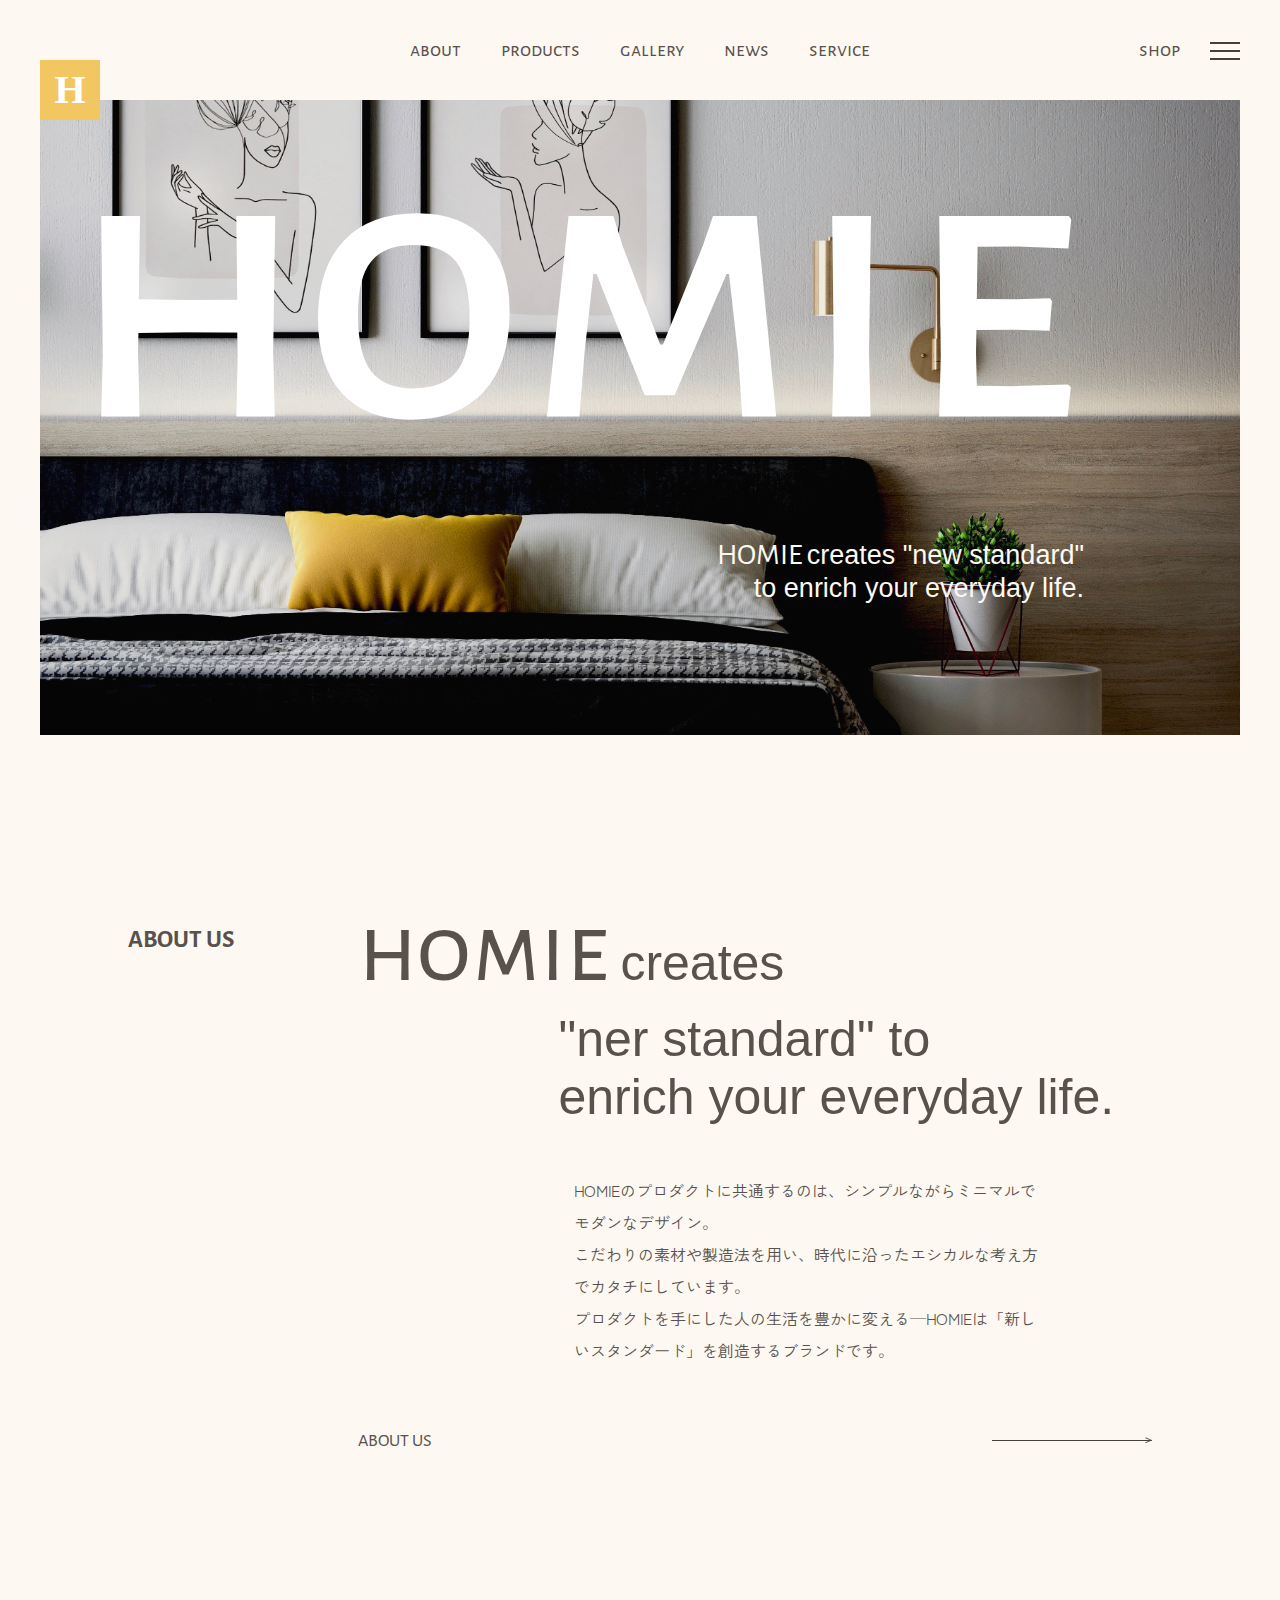
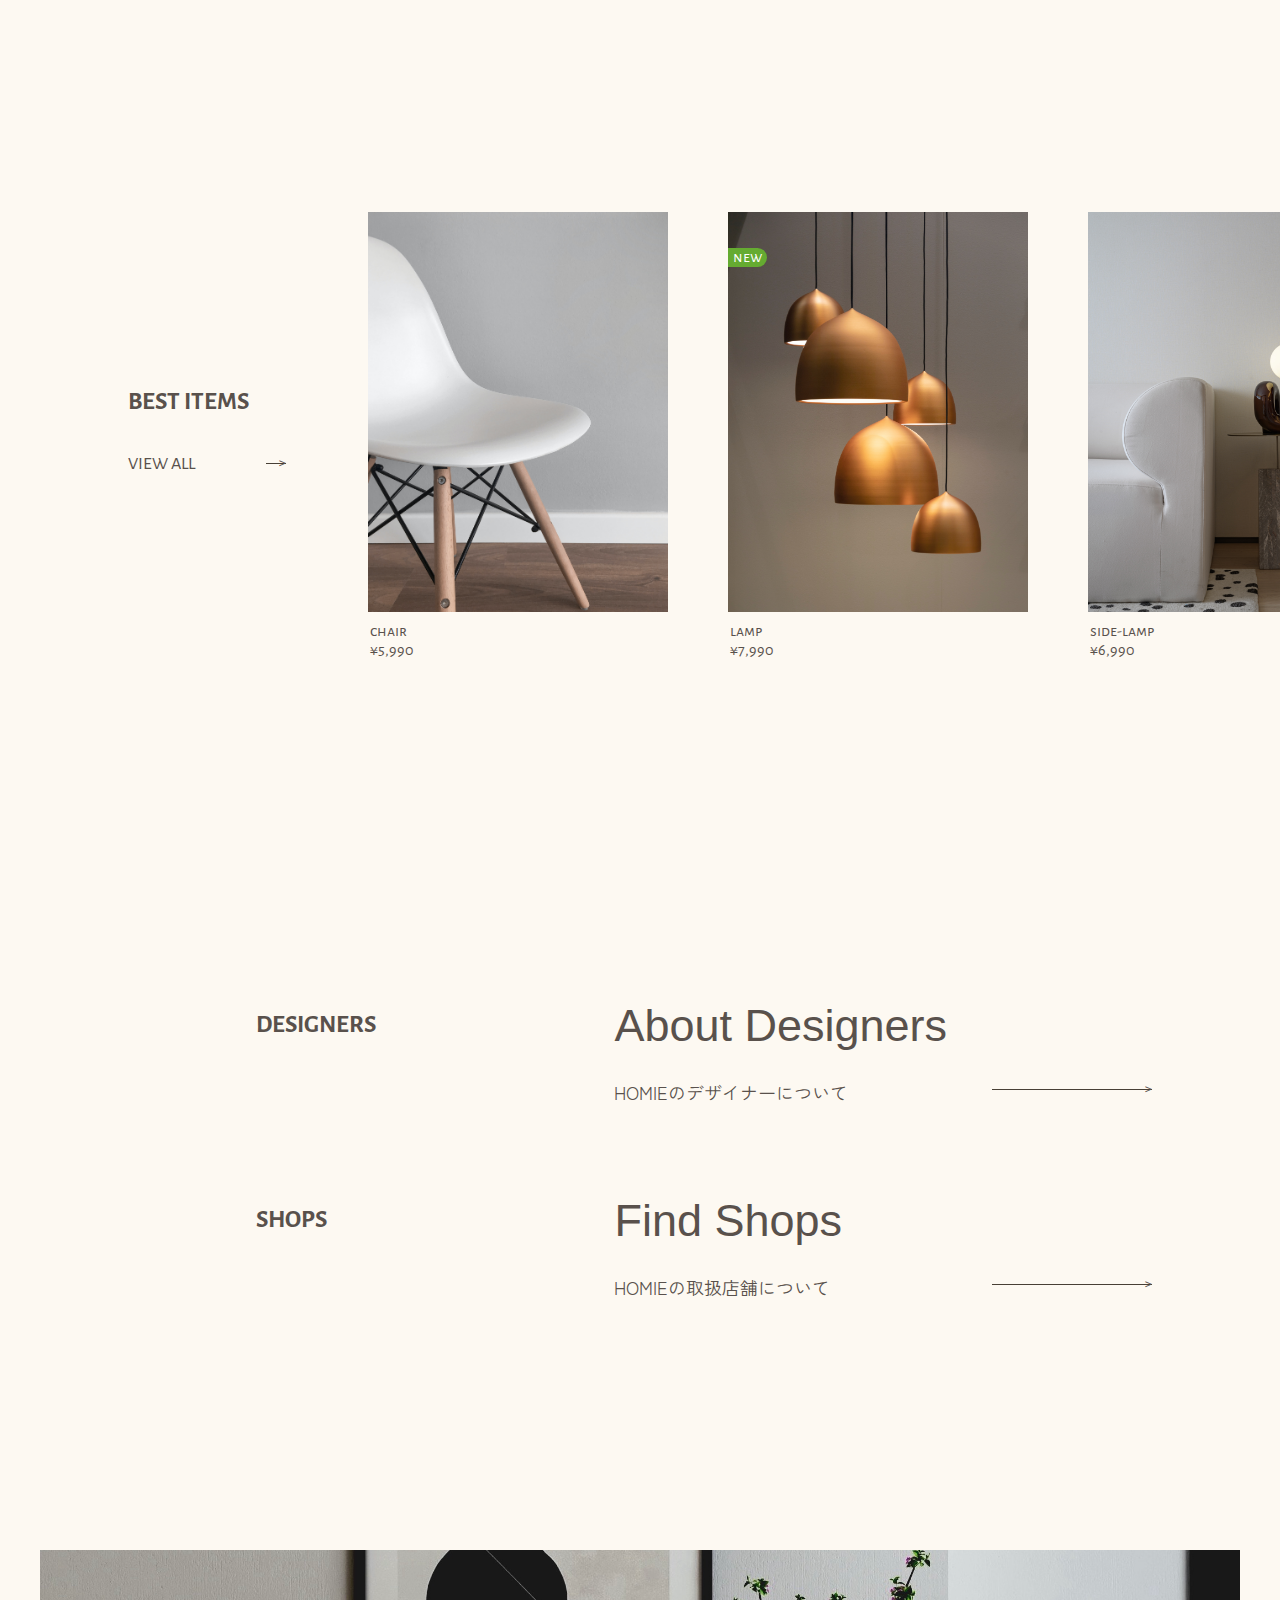
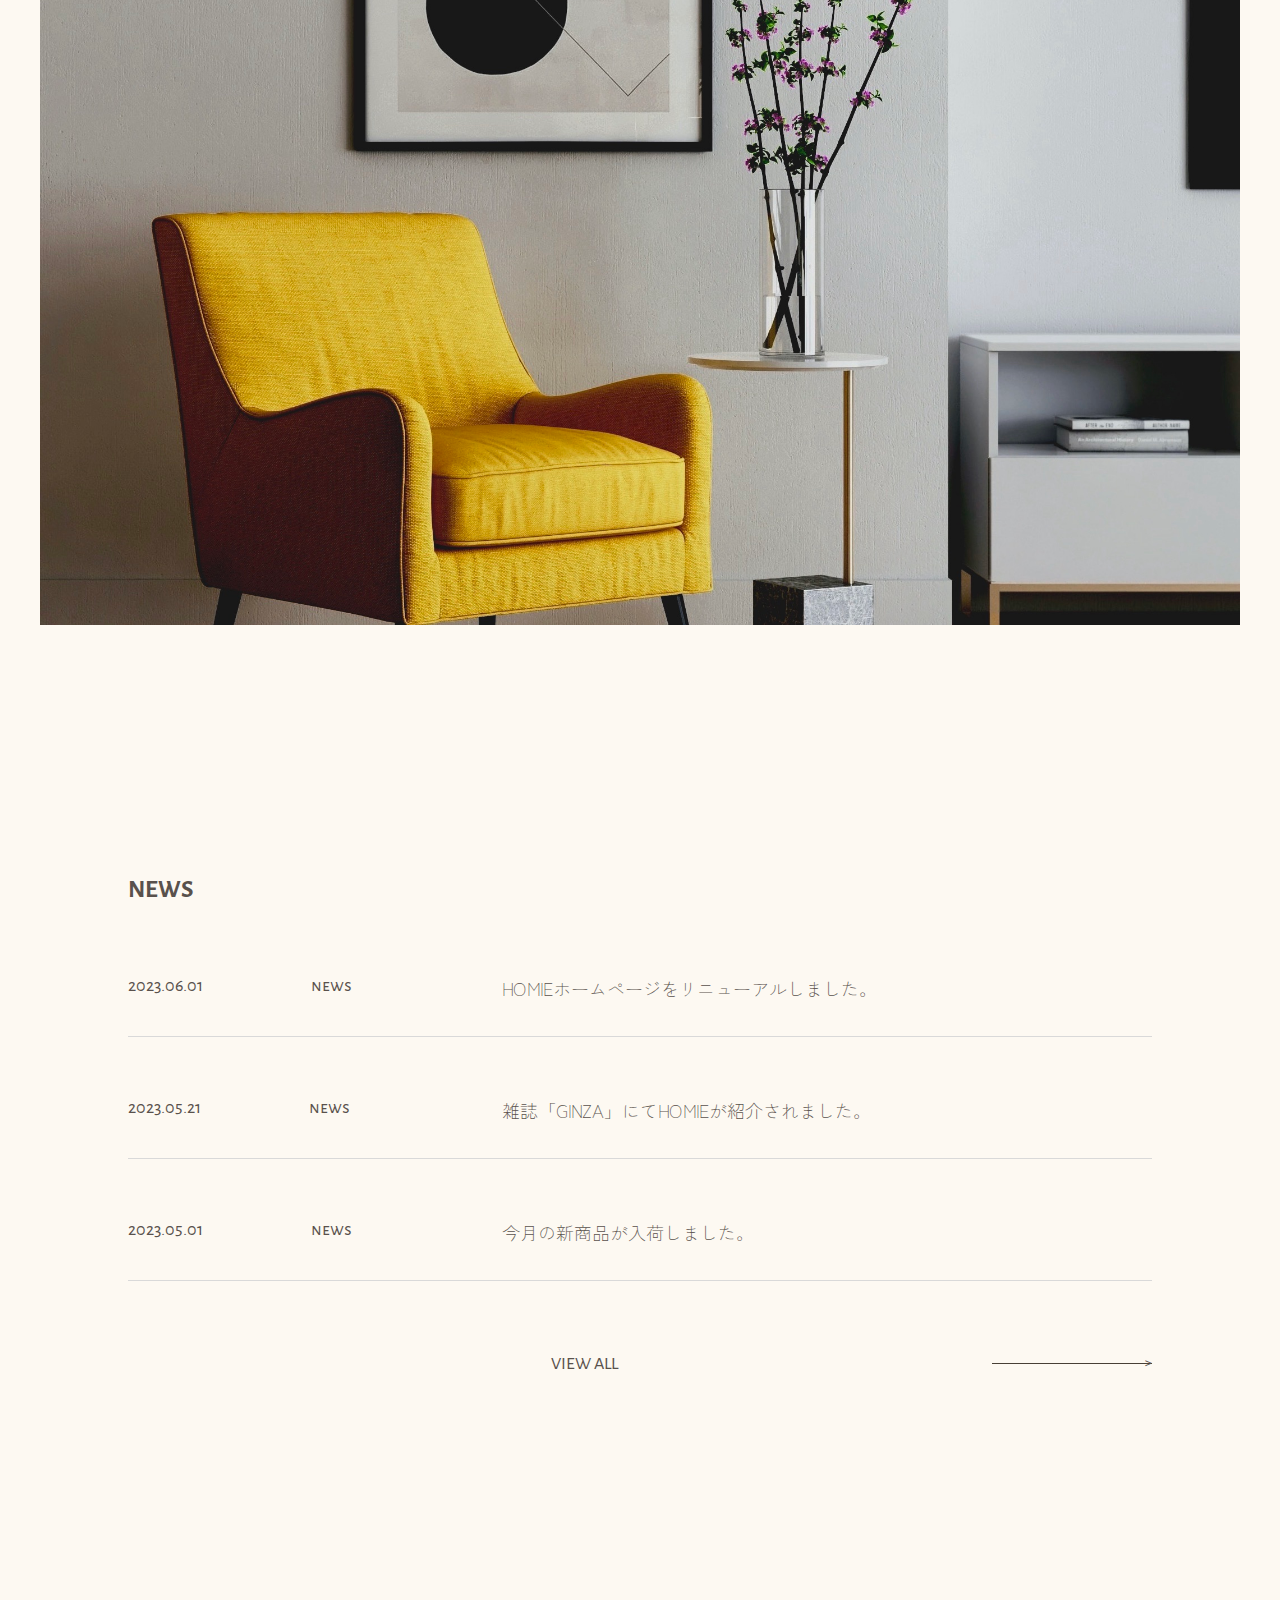
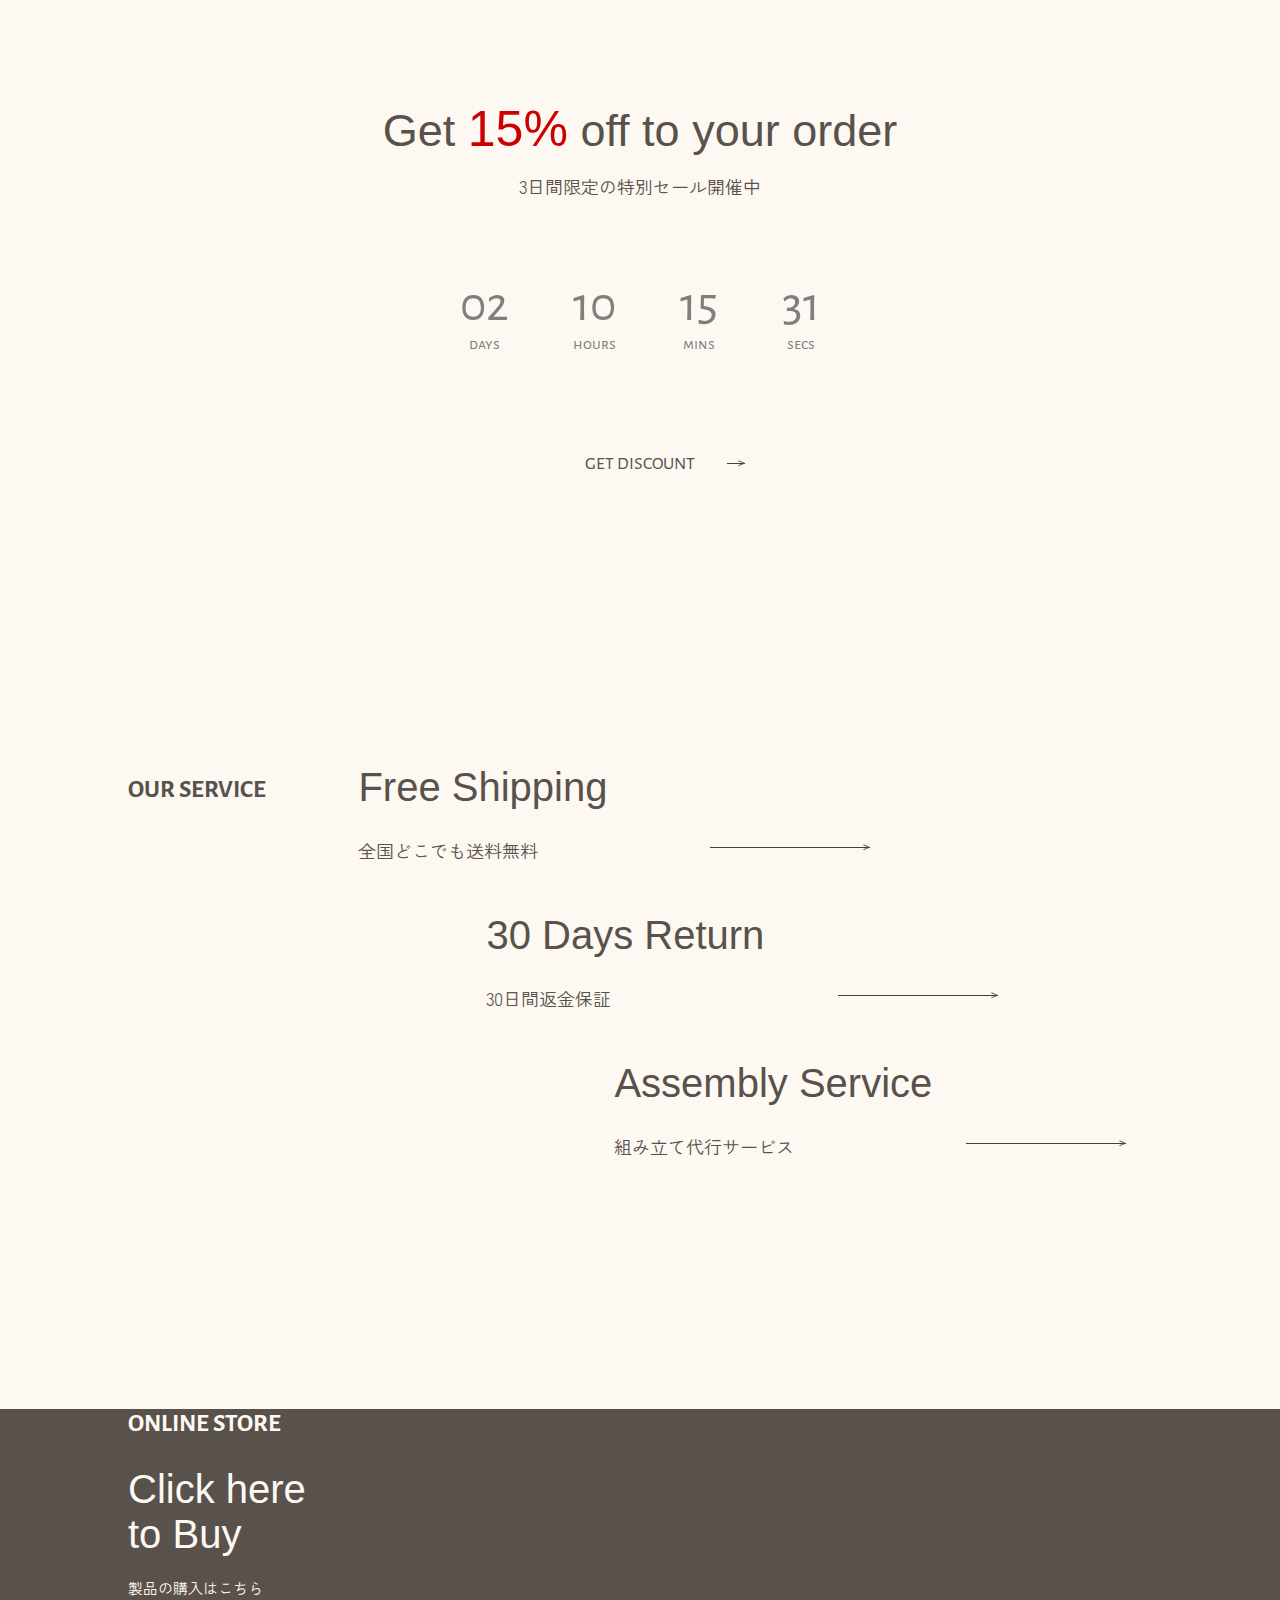
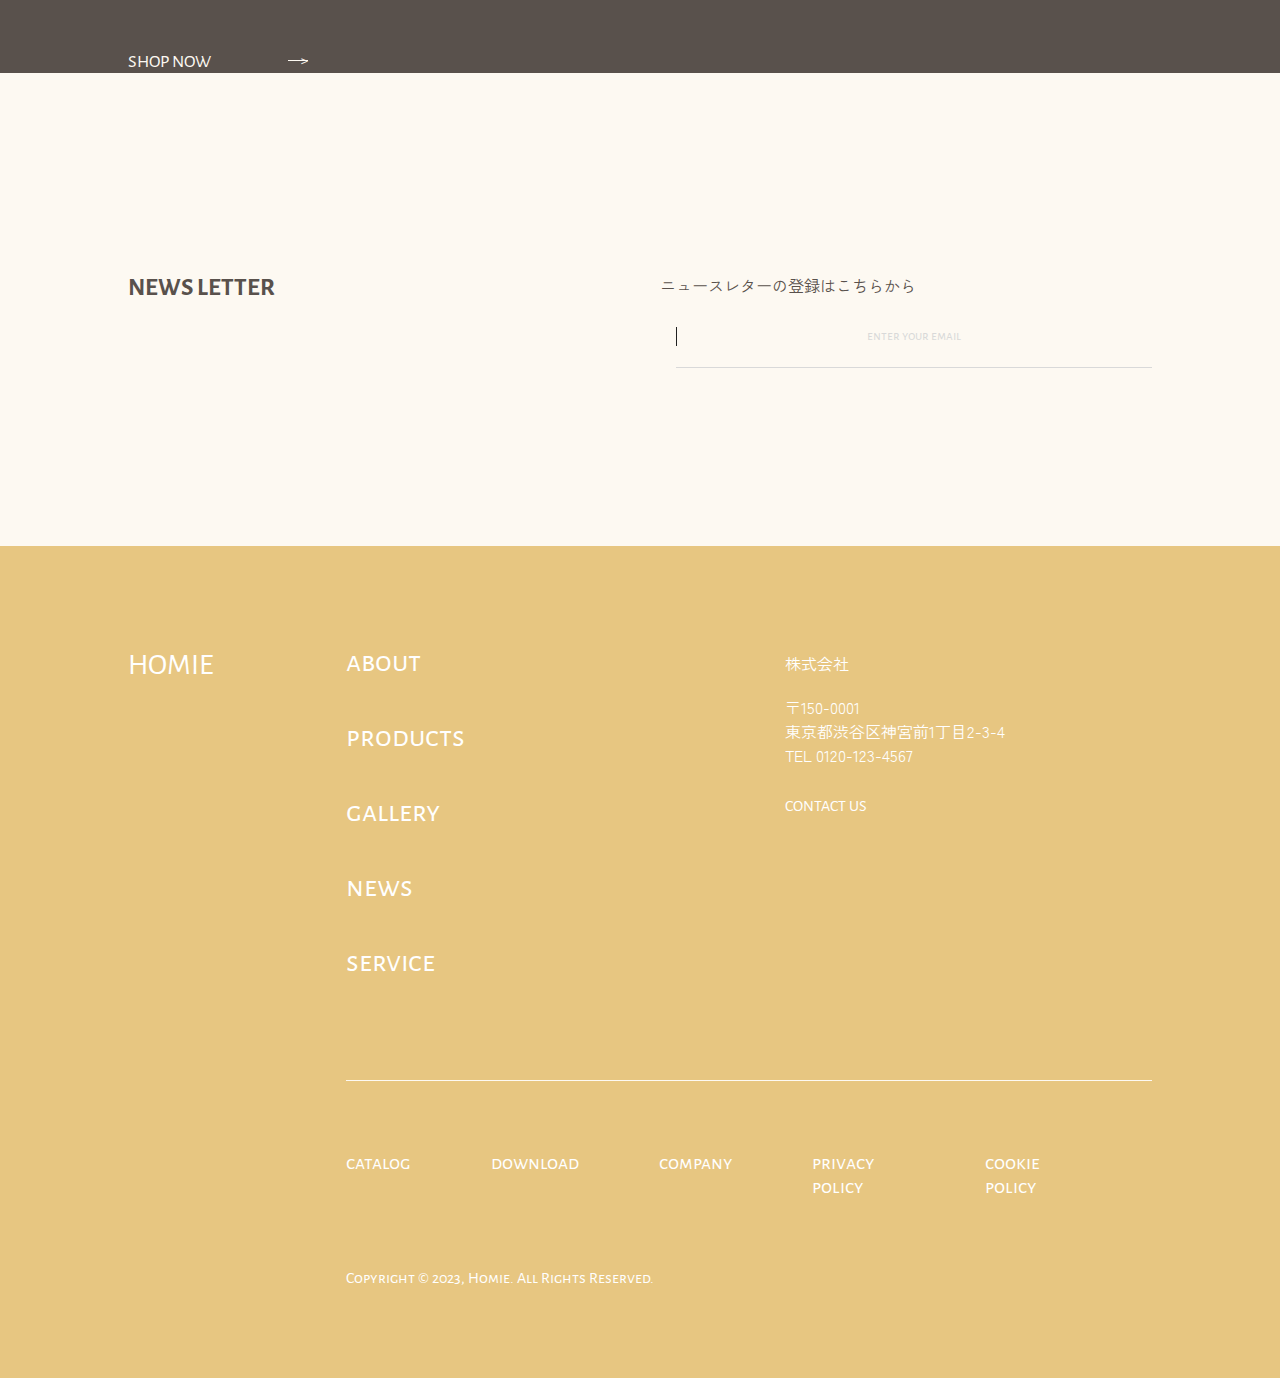
==== index.html @ 33eae6d9 "0616" ====
<html>
    <head>
        <title>HOMIE</title>
        <meta name="viewport" content="width=device-width, initial-scale=1, minimum-scale=1, user-scalable=yes">
        <link rel="stylesheet" href="style.css">
        <link rel="stylesheet" href="style_sp.css">
        <link rel="stylesheet" href="https://fonts.googleapis.com/css?family=Alegreya+Sans+SC:300">
        <link rel="preconnect" href="https://fonts.googleapis.com">
        <link rel="preconnect" href="https://fonts.gstatic.com" crossorigin>
        <link href="https://fonts.googleapis.com/css2?family=Bodoni+Moda&family=Cinzel:wght@400;500&family=Cormorant+Garamond:ital,wght@0,300;1,300&family=Marcellus&family=Noto+Sans+JP:wght@300;600;700;800;900&family=Zen+Kaku+Gothic+New&display=swap" rel="stylesheet">
        <script src="https://kit.fontawesome.com/376c75aa1e.js" crossorigin="anonymous"></script>
    </head>
    <body>
        <header>
            <div class="logo">H</div>
            <nav>
                <ul class="header_list">
                    <li><a href="#about">about</a></li>
                    <li><a href="#products">products</a></li>
                    <li><a href="#gallery">gallery</a></li>
                    <li><a href="#news">news</a></li>
                    <li><a href="#service">service</a></li>
                </ul>
            </nav>
            <div class="store_btn">
                <span><a href="#store">shop</a></span>
            </div>
            <div class="hamburger">
                <input type="checkbox" id="menu-btn-check">
                <label for="menu-btn-check" class="menu_btn"><span></span></label>
                <div class="menu_content">
                    <div class="menu_head">
                        <p><a href="#top">HOMIE</a></p>
                    </div>
                    <div class="menu_right">
                        <div class="menu_body">
                            <ul>
                                <li><a href="#about">about</a></li>
                                <li><a href="#products">products</a></li>
                                <li><a href="#gallery">gallery</a></li>
                                <li><a href="#news">news</a></li>
                                <li><a href="#service">service</a></li>
                            </ul>
                            <p>
                                online store
                            </p>
                        </div>
                        <div class="menu_bottom">
                            <ul>
                                <li>catalog</li>
                                <li>download</li>
                                <li>company</li>
                                <li>privacy policy</li>
                                <li>cookie policy</li>
                            </ul>
                        </div>
                    </div>
                </div>
            </div>
        </header>

        <!-- 1.TOP -->
        <section class="top" id="top">
            <div class="top_img">
                <img src="./img/top.jpg" loading="lazy" alt="main_image">
            </div>
            <div class="top_title">
                <h1>homie</h1>
                <p>HOMIE <span class="ms_font">creates "new standard"<br>to enrich your everyday life.</span></p>
            </div>
        </section>

        <!-- 2.ABOUT US -->
        <section class="wrapper about" id="about">
            <div>
                <h2>ABOUT US</h2>
            </div>
            <div>
                <p class="first_line">
                    <span class="about_title">homie</span><span class="ms_font">creates</span>
                </p>
                <p class="second_line ms_font">
                    "ner standard" to
                </p>
                <p class="last_line ms_font">
                    enrich your everyday life. 
                </p>
                <p class="about_detail jp_font">
                    HOMIEのプロダクトに共通するのは、シンプルながらミニマルでモダンなデザイン。<br>
                    こだわりの素材や製造法を用い、時代に沿ったエシカルな考え方でカタチにしています。<br>
                    プロダクトを手にした人の生活を豊かに変える—HOMIEは「新しいスタンダード」を創造するブランドです。
                </p>
                <div class="btn">
                    <p>ABOUT US</p>
                    <div class="arrow">
                        <div class="arrow_bar">
                            <div class="arrow_inner"></div>
                        </div>
                        <div class="arrow_head">＞</div>
                    </div>
                </div>
            </div>
        </section>

        <!-- 3.BEST ITEMS -->
        <section class="best_items" id="products">
            <div class="head">
                <h2>BEST ITEMS</h2>
                <div class="best_items_btn">
                    <p>VIEW ALL</p>
                    <div class="arrow">
                        <div class="arrow_bar">
                            <div class="arrow_inner"></div>
                        </div>
                        <div class="arrow_head">＞</div>
                    </div>
                </div>
            </div>
            <div class="container">
                <div class="best_items_content">
                    <img src="./img/chair_white.jpg" loading="lazy" alt="product">
                    <p>chair</p><p>¥5,990</p>
                </div>
                <div class="best_items_content">
                    <img src="./img/lamp.jpg" loading="lazy" alt="product">
                    <div class="new_item_tag">new</div>
                    <p>lamp</p><p>¥7,990</p>
                </div>
                <div class="best_items_content">
                    <img src="./img/bedside_lamp.jpg" loading="lazy" alt="product">
                    <p>side-lamp</p><p>¥6,990</p>
                </div>
                <div class="best_items_content">
                    <img src="./img/couch.jpg" loading="lazy" alt="product">
                    <div class="new_item_tag">new</div>
                    <p>couch</p><p>¥39,990</p>
                </div>
                <div class="best_items_content">
                    <img src="./img/plant_product.jpg" loading="lazy" alt="product">
                    <p>mini plant</p><p>¥2,990</p>
                </div>
                <div class="best_items_content">
                    <img src="./img/clock.jpg" loading="lazy" alt="product">
                    <p>wall clock</p><p>¥3,990</p>
                </div>
                <div class="best_items_content">
                    <img src="./img/wood_chair.jpg" loading="lazy" alt="product">
                    <p>wood chair</p><p>¥5,990</p>
                </div>
                <div class="best_items_content">
                    <img src="./img/lamp_blk.jpg" loading="lazy" alt="product">
                    <p>lamp</p><p>¥6,990</p>
                </div>
            </div>
            <div class="best_items_btn_sp">
                <p>VIEW ALL</p>
                <div class="arrow">
                    <div class="arrow_bar">
                        <div class="arrow_inner"></div>
                    </div>
                    <div class="arrow_head">＞</div>
                </div>
            </div>
        </section>

        <!-- 4.DESIGNERS -->
        <section class="wrapper designer">
            <div class="head">
                <h2>DESIGNERS</h2>
            </div>
            <div class="container">
                <h3>About Designers</h3>
                 <div class="btn">
                    <p class="jp_font">HOMIEのデザイナーについて</p>
                    <div class="arrow">
                        <div class="arrow_bar">
                            <div class="arrow_inner"></div>
                        </div>
                        <div class="arrow_head">＞</div>
                    </div>
                </div>
            </div>
        </section>

        <!-- 5.SHOPS -->
        <section class="wrapper shops">
            <div class="head">
                <h2>SHOPS</h2>
            </div>
            <div class="container">
                <h3>Find Shops</h3>
                    <div class="btn">
                    <p class="jp_font">HOMIEの取扱店舗について</p>
                    <div class="arrow">
                        <div class="arrow_bar">
                            <div class="arrow_inner"></div>
                        </div>
                        <div class="arrow_head">＞</div>
                    </div>
                </div>
            </div>
        </section>

        <!-- 6.GALLERY -->
        <section class="gallery" id="gallery">
            <div class="gallery_bg">
                <img src="./img/room_yellow_2.jpg" loading="lazy" alt="room_sample">
                <!-- <div class="gallery_head">
                    <p>check out our gallery</p>
                </div> -->
            </div>
        </section>

        <!-- 7.NEWS -->
        <section class="wrapper news" id="news">
            <div>
                <h2>NEWS</h2>
            </div>
            <ul>
                <li>
                    <div class="news_inner">
                        <div class="news_head">
                            <time datetime="2023-06-01">2023.06.01</time>
                            <div class="news_category">news</div>
                        </div>
                        <h4>HOMIEホームページをリニューアルしました。
                            <i class="fa-sharp fa-solid fa-arrow-up-right-from-square"></i>
                        </h4>
                    </div>
                </li>
                <li>
                    <div class="news_inner">
                        <div class="news_head">
                            <time datetime="2023-05-21">2023.05.21</time>
                            <div class="news_category">news</div>
                        </div>
                        <h4>雑誌「GINZA」にてHOMIEが紹介されました。
                            <i class="fa-sharp fa-solid fa-arrow-up-right-from-square"></i>
                        </h4>
                    </div>
                </li>
                <li>
                    <div class="news_inner">
                        <div class="news_head">
                            <time datetime="2023-05-01">2023.05.01</time>
                            <div class="news_category">news</div>
                        </div>
                        <h4>今月の新商品が入荷しました。
                            <i class="fa-sharp fa-solid fa-arrow-up-right-from-square"></i>
                        </h4>
                    </div>
                </li>
            </ul>
            <div class="btn">
                <p>VIEW ALL</p>
                <div class="arrow">
                    <div class="arrow_bar">
                        <div class="arrow_inner"></div>
                    </div>
                    <div class="arrow_head">＞</div>
                </div>
            </div>
        </section>

        <!-- 8.DISCOUNT -->
        <section class="wrapper discount">
            <div>
                <img src="./img/plant.PNG" class="img_left" loading="lazy" alt="discount_bg">
                <img src="./img/chair_2.PNG" class="img_right" loading="lazy" alt="discount_bg">
                <img src="./img/lamp_yellow.PNG" class="img_top_sp" loading="lazy" alt="discount_bg">
            </div>
            <div class="discount_head">
                <h2 class="ms_font">Get <span>15%</span> off <br class="br_sp">to your order</h2>
                <div class="discount_detail jp_font">3日間限定の特別セール開催中</div>
            </div>
            <div class="countdown">
                <p class="time"><span id="day"></span><br>days</p>
                <p class="time"><span id="hour"></span><br>hours</p>
                <p class="time"><span id="min"></span><br>mins</p>
                <p class="time"><span id="sec"></span><br>secs</p>
            </div>
            <div class="btn discount_btn">
                <p>GET DISCOUNT</p>
                <div class="arrow">
                    <div class="arrow_bar">
                        <div class="arrow_inner"></div>
                    </div>
                    <div class="arrow_head">＞</div>
                </div>
            </div>
        </section>

        <!-- 9.OUR SERVICE -->
        <section class="wrapper service" id="service">
            <div class="head">
                <h2>OUR SERVICE</h2>
            </div>
            <div class="container">
                <div class="service_content">
                    <span class="ms_font">Free Shipping</span>
                    <div class="btn">
                        <p class="jp_font">全国どこでも送料無料</p>
                        <div class="arrow">
                            <div class="arrow_bar">
                                <div class="arrow_inner"></div>
                            </div>
                            <div class="arrow_head">＞</div>
                        </div>
                    </div>
                </div>
                <div class="service_content">
                    <span class="ms_font">30 Days Return</span>
                    <div class="btn">
                        <p class="jp_font">30日間返金保証</p>
                        <div class="arrow">
                            <div class="arrow_bar">
                                <div class="arrow_inner"></div>
                            </div>
                            <div class="arrow_head">＞</div>
                        </div>
                    </div>
                </div>
                <div class="service_content">
                    <span class="ms_font">Assembly Service</span>
                    <div class="btn">
                        <p class="jp_font">組み立て代行サービス</p>
                        <div class="arrow">
                            <div class="arrow_bar">
                                <div class="arrow_inner"></div>
                            </div>
                            <div class="arrow_head">＞</div>
                        </div>
                    </div>
                </div>
            </div>
        </section>

        <!-- 10.ONLINE STORE -->
        <section class="store" id="store">
            <div class="head">
                <h2>ONLINE STORE</h2>
                <div class="store_sub_title ms_font">Click here <br class="br_pc">to Buy</div>
                <div class="store_detail jp_font">製品の購入はこちら</div>
                <div class="btn">
                    <p>SHOP NOW</p>
                    <div class="arrow">
                        <div class="arrow_bar">
                            <div class="arrow_inner"></div>
                        </div>
                        <div class="arrow_head">＞</div>
                    </div>
                </div>
            </div>
            <div class="container">
                <img src="./img/shop.jpg" loading="lazy" alt="store_image">
            </div>
        </section>
        
        <!-- 11.NEWS LETTERー -->
        <section class="wrapper news_letter" id="news_letter">
            <div>
                <h2>NEWS LETTER</h2>
            </div>
            <div class="container">
                <p class="jp_font">ニュースレターの登録はこちらから</p>
                <label>
                    <input type="text" placeholder="enter your email">
                    <i class="fa-thin fa-envelope"></i>
                </label>
            </div>
        </section>

        <footer>
            <div class="footer_head">
                <p><a href="#top">HOMIE</a></p>
            </div>
            <div class="footer_right">
                <div class="footer_body">
                    <ul>
                        <li><a href="#about">about</a></li>
                        <li><a href="#products">products</a></li>
                        <li><a href="#gallery">gallery</a></li>
                        <li><a href="#news">news</a></li>
                        <li><a href="#service">service</a></li>
                    </ul>
                    <div class="footer_address">
                        <dl>
                            <dt class="jp_font">株式会社</dt>
                            <dd>
                                <address class="jp_font">
                                    <div>〒150-0001</div>
                                    <div>東京都渋谷区神宮前1丁目2-3-4</div>
                                    <div>TEL 0120-123-4567</div>
                                </address>
                            </dd>
                            <dd>
                                CONTACT US
                            </dd>
                        </dl>
                    </div>
                </div>
                <div class="footer_bottom">
                    <ul>
                        <li>catalog</li>
                        <li>download</li>
                        <li>company</li>
                        <li>privacy policy</li>
                        <li>cookie policy</li>
                    </ul>
                    <div class="copyright">Copyright ©︎ 2023, Homie. All Rights Reserved.</div>
                </div>
            </div>
        </footer>

        <script src="script.js"></script>
    </body>
</html>
---- style.css ----
@charset "UTF-8";

/**
 * 共通部分
 */
html {
    font-size: 62.5%;
    background-color: #fdf9f2;
    /* background-color: #f1f2ed; */
}
body {
    font-family: 'Alegreya Sans SC', sans-serif;
    margin: 0;
    color: #59514c;
}
body::-webkit-scrollbar {
    display: none;
}
a {
    text-decoration: none;
    cursor: default;
    color: inherit;
}
a:hover {
    text-decoration: none;
    cursor: pointer;
    color: inherit;
}
.wrapper {
    margin: 250px 10%;
}
p {
    margin: 0;
}
h2 {
    font-size: 25px;
    width: 18vw;
    margin: 0;
}
h3 {
    font-family:'メイリオ','ヒラギノ角ゴ Pro W3','ＭＳ Ｐゴシック',sans-serif;
    font-weight: 100;
    font-size: 45px;
    margin: 0;
}
.container {
    width: calc(100% - 18vw);
}
.btn {
    display: flex;
    margin-top: 1.5em;
    margin-left: 0;
    font-size: 18px;
    position: relative;
}
.arrow {
    position: absolute;
    display: flex;
    align-items: center;
    height: 20px;
    right: 0;
    top: 0;
    cursor: pointer;

    /* flex-direction: column; */
    justify-content: center;
}
.arrow_bar {
    width: 16rem;
    height: 1px;
}
.arrow_inner {
    height: 100%;
    /* background-color: #515254; */
    background-color: #484036;
}
.arrow_head {
    position: absolute;
    right: -3px;
    font-size: 13px;
}
#footer {
    height: 150px;
}
ul {
    list-style: none;
    padding: 0;
}
.ms_font {
    font-family:'メイリオ','ヒラギノ角ゴ Pro W3','ＭＳ Ｐゴシック',sans-serif;
}
.jp_font {
    font-family: 'Zen Kaku Gothic New', sans-serif;
}

/**
 * HEADER
 */
header {
    font-size: 20px;
    line-height: 3;
    position: fixed;
    z-index: 99;
    background-color: #fdf9f2;
    /* background-color: #f1f2ed; */
    width: 100%;
    top: 0;
    transition: top 0.8s ease-in-out;
}
.unfixed {
    position: fixed !important;
    top: -100%;
    transition: top 0.8s ease-in-out;
}
.logo {
    position: absolute;
    top: 1.5em;
    font-family: Quicksand;
    background: #F2C762;
    width: 1.5em;
    color: white;
    font-weight: bold;
    text-align: center;
    font-size: 2em;
    cursor: pointer;
    line-height: 1.5;
    margin-left: 1em;
}
.header_list {
    display: flex;
    justify-content: center;
}
.header_list li {
    margin: 0 2rem;
    text-align: center;
}
.header_list li a, .menu a {
    padding-bottom: 10px;
}
.header_list li a:hover, .menu a:hover {
    color: #F2C762;
    border-bottom: 1px solid;
}
.store_btn {
    position: absolute;
    right: 5em;
    top: 1em;
}
/**
 * HAMBURGER MENU
 */
.menu_btn {
    position: absolute;
    top: 1.5em;
    right: 2em;
    height: 30px;
    width: 30px;
    z-index: 90;
    cursor: pointer;
    padding-top: 20px;
}
.menu_btn span,
.menu_btn span:before,
.menu_btn span:after {
    content: '';
    height: 2px;
    width: 30px;
    background-color: #484036;
    position: absolute;
}
.menu_btn span:before {
    bottom: 8px;
}
.menu_btn span:after {
    top: 8px;
}
#menu-btn-check:checked ~ .menu_btn span {
    background-color: rgba(255, 255, 255, 0);
}
#menu-btn-check:checked ~ .menu_btn span::before {
    bottom: 0;
    transform: rotate(45deg);
    background-color: white;
}
#menu-btn-check:checked ~ .menu_btn span::after {
    top: 0;
    transform: rotate(-45deg);
    background-color: white;
}
#menu-btn-check {
    display: none;
}
.menu_content {
    width: 100%;
    height: 100%;
    position: fixed;
    top: 0;
    left: 100%;
    background-color: #888884;
    transition: all 0.5s;
    padding: 7vw 10%;
    color: white;
    display: flex;
}
#menu-btn-check:checked ~ .menu_content {
    left: 0;
}
.menu_head {
    width: 18vw;
    font-size: 30px;
    line-height: 2;
}
.menu_right {
    width: calc(100% - 18vw);
}
.menu_body {
    font-size: 40px;
    display: flex;
}
.menu_body ul {
    line-height: 2;
    margin-top: -10px;
    padding: 0;
}
.menu_body li a:hover {
    color: #F2C762;
}
.menu_body p {
    padding-left: 35vw;
    line-height: 1.5;
}
.menu_bottom {
    margin-top: 50px;
    padding-top: 50px;
    border-top: 1px solid #959793;
    width: calc(100% - 22vw);
}
.menu_bottom ul {
    font-size: 20px;
    padding-left: 0;
    display: flex;
}
.menu_bottom li {
    margin-right: 3em;
    cursor: pointer;
}

/**
 * 1.TOP
 */
#top {
    scroll-margin-top: 150px;
}
.top {
    position: relative;
    top: 3em;
    font-size: 20px;
}
.top_img {
    margin: 0 2em;
}  
.top_img img {
    width: 100%;
}
.top_title {
    position: absolute;
    top: 40%;
    left: 45%;
    transform: translate(-50%, -50%);
    text-align: right;
}
h1 {
    font-size: 20em;
    color: white;
    margin: 0;
    font-weight: 500;
}
.top p {
    color: #fdf9f2;
    font-size: 30px;
}
.top span {
    font-size: 0.9em;
}

/**
 * 2.ABOUT US
 */
#about {
    scroll-margin-top: 150px;
}
.about {
    display: flex;
    position: relative;
}
.about_title {
    font-size: 100px;
    margin-right: 10px;
}
.first_line {
    margin-top: -0.7em;
}
.first_line, .second_line, .last_line {
    font-size: 50px;
}
.second_line, .last_line {
    margin-left: 4em;
}
.about_detail {
    margin: 3em 7em 4em 13.5em;
    font-size: 16px;
    line-height: 2;
}
  
/**
 *  3.BEST ITEMS
 */
#products {
    scroll-margin-top: 150px;
}
.best_items {
    /* background-color: #faf3e5; */
    /* background-color: #e7e8e3; */
    /* background-color: #ecede8; */
    padding: 100px 0;
    display: flex;
}
.best_items .head {
    margin: auto auto auto 10%;
}
.best_items_btn, .best_items_btn_sp {
    display: flex;
    font-size: 18px;
    position: relative;
    margin-top: 2em;
}
.best_items_btn .arrow {
    right: 4em;
}
.best_items_btn .arrow_bar {
    width: 2rem;
}
.best_items .container {
    display: flex;
    overflow-x: scroll;
}
.best_items .container::-webkit-scrollbar {
    display: none;
}
.best_items_content {
    position: relative;
    font-size: 10px;
}
.best_items_content img {
    width: 30em;
    height: 40em;
    padding: 1em 3em;
    cursor: pointer;
}
.best_items_content p {
    padding-top: 0;
    padding-left: 2em;
    font-size: 16px;
}
.best_items_content:first-child {
    margin-left: -2em;
}
.new_item_tag {
    position: absolute;
    top: 10%;
    left: 30px;
    color: white;
    font-size: 16px;
    padding: 0 5px;
    border-bottom-right-radius: 10px;
    border-top-right-radius: 10px;
}
.new_item_tag {
    background: #65ab31;
}
.best_items_btn_sp {
    display: none;
}

/**
 * 4.DESIGNERS, 5.SHOPS
 */
.designer {
    margin-bottom: -150px;
}
.designer, .shops {
    display: flex;
}
.designer .head, .shops .head,
.designer .container, .shops .container {
    margin-left: 10vw;
}
.designer .container, .shops .container {
    margin-top: -1em;
}

/**
 * 6.GALLERY
 */
#gallery {
    scroll-margin-top: 150px;
}
.gallery {
    margin: 250px 40px;
}
.gallery_bg {
    position: relative;
}
.gallery_bg img {
    width: 100%;
}
.gallery_head {
    position: absolute;
    top: 30%;
    font-size: 150px;
    color: #fdf9f2;
}

/**
 * 7.NEWS
 */
#news {
    scroll-margin-top: 150px;
}
.news_inner {
    display: flex;
    position: relative;
}
.news_head {
    width: 18vw;
    display: flex;
    font-size: 18px;
}
.news ul {
    padding: 0;
}
.news li {
    padding-top: 6em;
}
.news_inner:before {
    content: "";
    position: absolute;
    width: 100%;
    height: 1px;
    bottom: 0;
    left: 0;
    background-color: #d9d9d9;
}
.news_category {
    padding-left: 6em;
}
h4 {
    font-size: 18px;
    font-weight: lighter;
    margin: 0 auto 2em 8em;
    text-align: left;
    font-family: 'Zen Kaku Gothic New', sans-serif;
}
h4 i {
    font-size: 14px;
    cursor: pointer;
}
.news .btn {
    margin-left: 23.5em;
    margin-top: 4em;
}

/**
 * 8.DISCOUNT
 */
.discount {
    /* background-color: #faf3e5; */
    /* background-color: #e7e8e3; */
    /* background-color: #ecede8; */
    height: 500px;
    text-align: center;
    position: relative;
}
.img_left {
    position: absolute;
    width: 40%;
    bottom: 0;
    left: 0;
}
.img_right {
    position: absolute;
    width: 25%;
    bottom: 0;
    right: 1%;
}
.img_top_sp {
    display: none;
}
.discount_head {
    position: absolute;
    top: 15%;
    left: 50%;
    transform: translateX(-50%);
}
.discount_head span {
    font-size: 50px;
    color: #CC0000;
}
.discount_head h2 {
    width: 100vw;
    font-size: 45px;
    margin-bottom: 15px;
    font-weight: lighter;
}
.br_sp {
    display: none;
}
.discount_detail {
    font-size: 18px;
}
.countdown {
    display: flex;
    position: absolute;
    top: 50%;
    left: 50%;
    transform: translateX(-50%);
    font-size: 16px;
    color: #7e807c;
}
.time {
    padding: 0 2em;
}  
#day, #hour, #min, #sec {
    font-size: 5rem;
}
.discount_btn {
    position: absolute;
    margin: 0 auto;
    bottom: 10%;
    left: 50%;
    transform: translateX(-50%);
}
.discount_btn .arrow {
    right: -50px;
}
.discount_btn .arrow_bar {
    width: 1em;
}

/**
 * 9.OUR SERVICE
 */
#service {
    scroll-margin-top: 150px;
}
.service {
    display: flex;
}
.service_content {
    width: 40vw;
    margin-top: -1em;
}
.service_content:nth-child(2) {
    margin-left: 10vw;
    margin-top: 50px;
}
.service_content:last-child {
    margin-left: 20vw;
    margin-top: 50px;
}
.service span {
    font-size: 40px;
}

/**
 * 10.ONLINE STORE
 */
#store {
    scroll-margin-top: 150px;
}
.store {
    display: flex;
    background-color: #59514c;
}
.store .head {
    margin: auto 0 auto 10%;
    color: #fdf9f2;
}
.store img {
    width: 100%;
}
.store_sub_title {
    font-size: 4em;
    margin: 0.7em 0 0.5em;
}
.store_detail {
    font-size: 1.5em;
    padding-bottom: 1.7em;
}
.store .arrow {
    right: 50px;
}
.store .arrow_inner {
    background-color: #fdf9f2;
}
.store .arrow_bar {
    width: 2rem;
}

/**
 * 11.NEWS LETTER
 */
.news_letter {
    display: flex;
    font-size: 20px;
    margin-top: 200px;
    margin-bottom: 200px;
}
.news_letter .container {
    text-align: end;
    font-size: 16px;
}
input::placeholder {
    color: #d9d9d9;
}
.news_letter label {
    padding-bottom: 1.5em;
    border-bottom: solid 1px #d9d9d9;
}
.news_letter p {
    margin-bottom: 30px;
    margin-left: 38%;
    text-align: left;
}
.news_letter input {
    width: 60%;
    text-align: center;
    font-family: 'Alegreya Sans SC', sans-serif;
    background-color: transparent;
    border-block-end: none;
    border-block-start: none;
    border-right: none;
    border-left-width: thin;
}
.news_letter input:focus {
    outline: none;
}
.fa-envelope {
    font-style: normal;
    font-family: Font Awesome\ 5 Free;
}

/**
 * FOOTER
 */
footer, .footer_body, .footer_bottom ul {
    display: flex;
}
footer {
    position: relative;
    color: white;
    background: #E7C681;
    padding: 7vw 10%;
}
footer ul {
    padding: 0;
}
.footer_head {
    width: 18vw;
    font-size: 30px;
    line-height: 2;
}
.footer_body ul {
    font-size: 30px;
    line-height: 2.5;
    margin-top: -10px;
}
.footer_body li a {
    padding-bottom: 10px;
}
.footer_body li a:hover {
    color: #F2C762;
    border-bottom: 1px solid;
}
.footer_address {
    padding-left: 25vw;
    font-size: 16px;
}
address {
    font-style: normal;
}
.footer_address dd {
    margin: 20px 0 30px;
}
.footer_bottom {
    margin-top: 50px;
    padding-top: 50px;
    border-top: 1px solid #fdf9f2;
}
.footer_bottom ul {
    font-size: 20px;
}
.footer_bottom li {
    margin-right: 4em;
    cursor: pointer;
}
.copyright {
    padding-top: 50px;
    font-size: 16px;
}
---- style_sp.css ----
@charset "UTF-8";

@media screen and (max-width: 480px) {

    /* 共通部分 */
    .wrapper {
        margin: 90px 10%;
    }
    h2 {
        font-size: 16px;
        margin-bottom: 15px;
        width: 100%;
    }
    h3 {
        font-size: 23px;
    }
    h4 {
        font-size: 14px;
        margin: 1em 0 0;
    }
    .container {
        width: 100%;
    }
    .btn {
        margin-top: 0.5em;
        font-size: 14px;
    }
    .arrow_bar {
        width: 10rem;
    }
    .arrow_head {
        font-size: 11px;
    }

    /**
    * HEADER
    */
    header {
        font-size: 16px;
        height: 3.5em;
    }
    .logo {
        top: 1em;
        margin-left: 0;
    }
    .header_list li, .store_btn {
        display: none;
    }
    .menu_btn {
        top: 0.8em;
    }

    /**
    * 1.TOP
    */
    .top_img {
        margin: 0;
    }
    .top_title {
        left: 50%;
    }
    h1 {
        font-size: 7em;
    }
    .top p {
        font-size: 14px;
    }
    .top_img img {
        height: 50%;
        object-fit: cover;
    }

    /**
    * 2.ABOUT US
    */
    .about {
        display: block;
    }
    .about_title {
        font-size: 45px;
    }
    .first_line {
        margin-top: 0;
    }
    .first_line, .second_line, .last_line {
        font-size: 23px;
    }
    .second_line, .last_line {
        margin-left: 0;
    }
    .about_detail {
        margin: 2em 0 0 2em;
        font-size: 14px;
    }
    .about .btn {
        margin-left: 2em;
        margin-top: 2em;
    }

    /**
    * 3.BEST ITEMS
    */
    .best_items {
        padding: 50px 0;
        display: block;
    }
    .best_items_btn {
        display: none;
        font-size: 14px;
    }
    .best_items_content img {
        width: 20em;
        height: 30em;
        padding: 1em 2em;
    }
    .best_items_content:first-child {
        margin-left: 2em;
    }
    .best_items_content p {
        padding-left: 18px;
    }
    .best_items_btn_sp {
        display: block;
        margin-right:  10%;
        margin-left: 10%;
        font-size: 14px;
    }

    /**
     * 4.DESIGNERS, 5.SHOPS
    */
    .designer .head, .shops .head,
    .designer .container, .shops .container {
        margin-left: 0;
    }
    .designer .container, .shops .container {
        margin-top: 0;
    }
    .designer, .shops {
        display: block;
    }
    .shops {
        margin-top: -50px;
    }

    /**
    * 6.GALLERY
    */
    .gallery {
        margin: 90px 0;
    }
    .gallery_bg img {
        width: 125%;
        height: 80vw;
        object-fit: cover;
    }

    /**
    * 7.NEWS
    */
    .news_inner {
        display: block;
        padding-bottom: 2em;
    }
    time, .news_category {
        font-size: 14px;
    }
    .news_category {
        padding-left: 1em;
    }
    .news li {
        padding-top: 3em;
    }
    h4 i {
        font-size: 12px;
    }
    .news .btn {
        margin-left: 0;
    }

    /**
    * 8.DISCOUNT
    */
    .discount {
        text-align: left;
    }
    .img_top_sp {
        display: block;
        width: 35%;
        position: absolute;
        top: 0;
        right: 0;
    }
    .img_right {
        display: none;
    }
    .discount_head {
        top: 10%;
        left: 0;
        transform: translateX(0);
    }
    .discount_head h2 {
        font-size: 23px;
        line-height: 1.3;
    }
    .discount_head span {
        font-size: 30px;
    }
    .br_sp {
        display: block;
    }
    .discount_detail {
        font-size: 14px;
        padding-top: 10px;
    }
    .img_left {
        width: 75%;
    }
    .countdown {
        font-size: 14px;
        top: 47%;
    }
    .time {
        padding: 0 1em;
    }
    #day, #hour, #min, #sec {
        font-size: 4rem;
    }
    .discount_btn {
        bottom: 20%;
        transform: translateX(0);
    }

    /**
    * 9.OUR SERVICE
    */
    .service {
        display: block;
    }
    .service span {
        font-size: 23px;
    }
    .service_content {
        width: 58vw;
        margin-top: 0;
    }
    .service_content:nth-child(2), .service_content:last-child {
        margin-top: 25px;
    }
    .service_content .arrow_bar {
        width: 5rem;
    }
    
    /**
    * 10.ONLINE STORE
    */
    .store {
        display: grid;
    }
    .store .head {
        order: 2;
        padding: 18% 10%;
        margin: 0;
    }
    .br_pc {
        display: none;
    }
    .store img {
        height: 80vw;
        object-fit: cover;
    }
    .store_sub_title {
        font-size: 23px;
    }
    .store_detail {
        font-size: 12px;
    }

    /**
    * 11.NEWS LETTER
    */
    .news_letter {
        display: block;
    }
    .news_letter .container {
        text-align: left;
    }
    .news_letter p {
        font-size: 12px;
        margin-right: 0;
    }
    .news_letter input {
        width: 75%;
    }
    .news_letter button {
        padding: 0.3em 1em;
    }

    /**
     * FOOTER
    */
    footer {
        display: block;
        padding: 50px 10%;
    }
    .footer_head {
        font-size: 23px;
    }
    .footer_body ul {
        font-size: 20px;
        line-height: 2;
        margin-top: 30px;
    }
    .footer_address {
        font-size: 12px;
        padding-top: 70px;
    }
    .footer_bottom {
        margin-top: 30px;
        padding-top: 30px;
    }
    .footer_bottom ul {
        font-size: 14px;
        display: flex;
        flex-wrap: wrap;
    }
    .footer_bottom li {
        margin-right: 1.5em;
        margin-bottom: 1.5em;
        display: inline;
    }
    .copyright {
        font-size: 11px;
        text-align: end;
    }
}
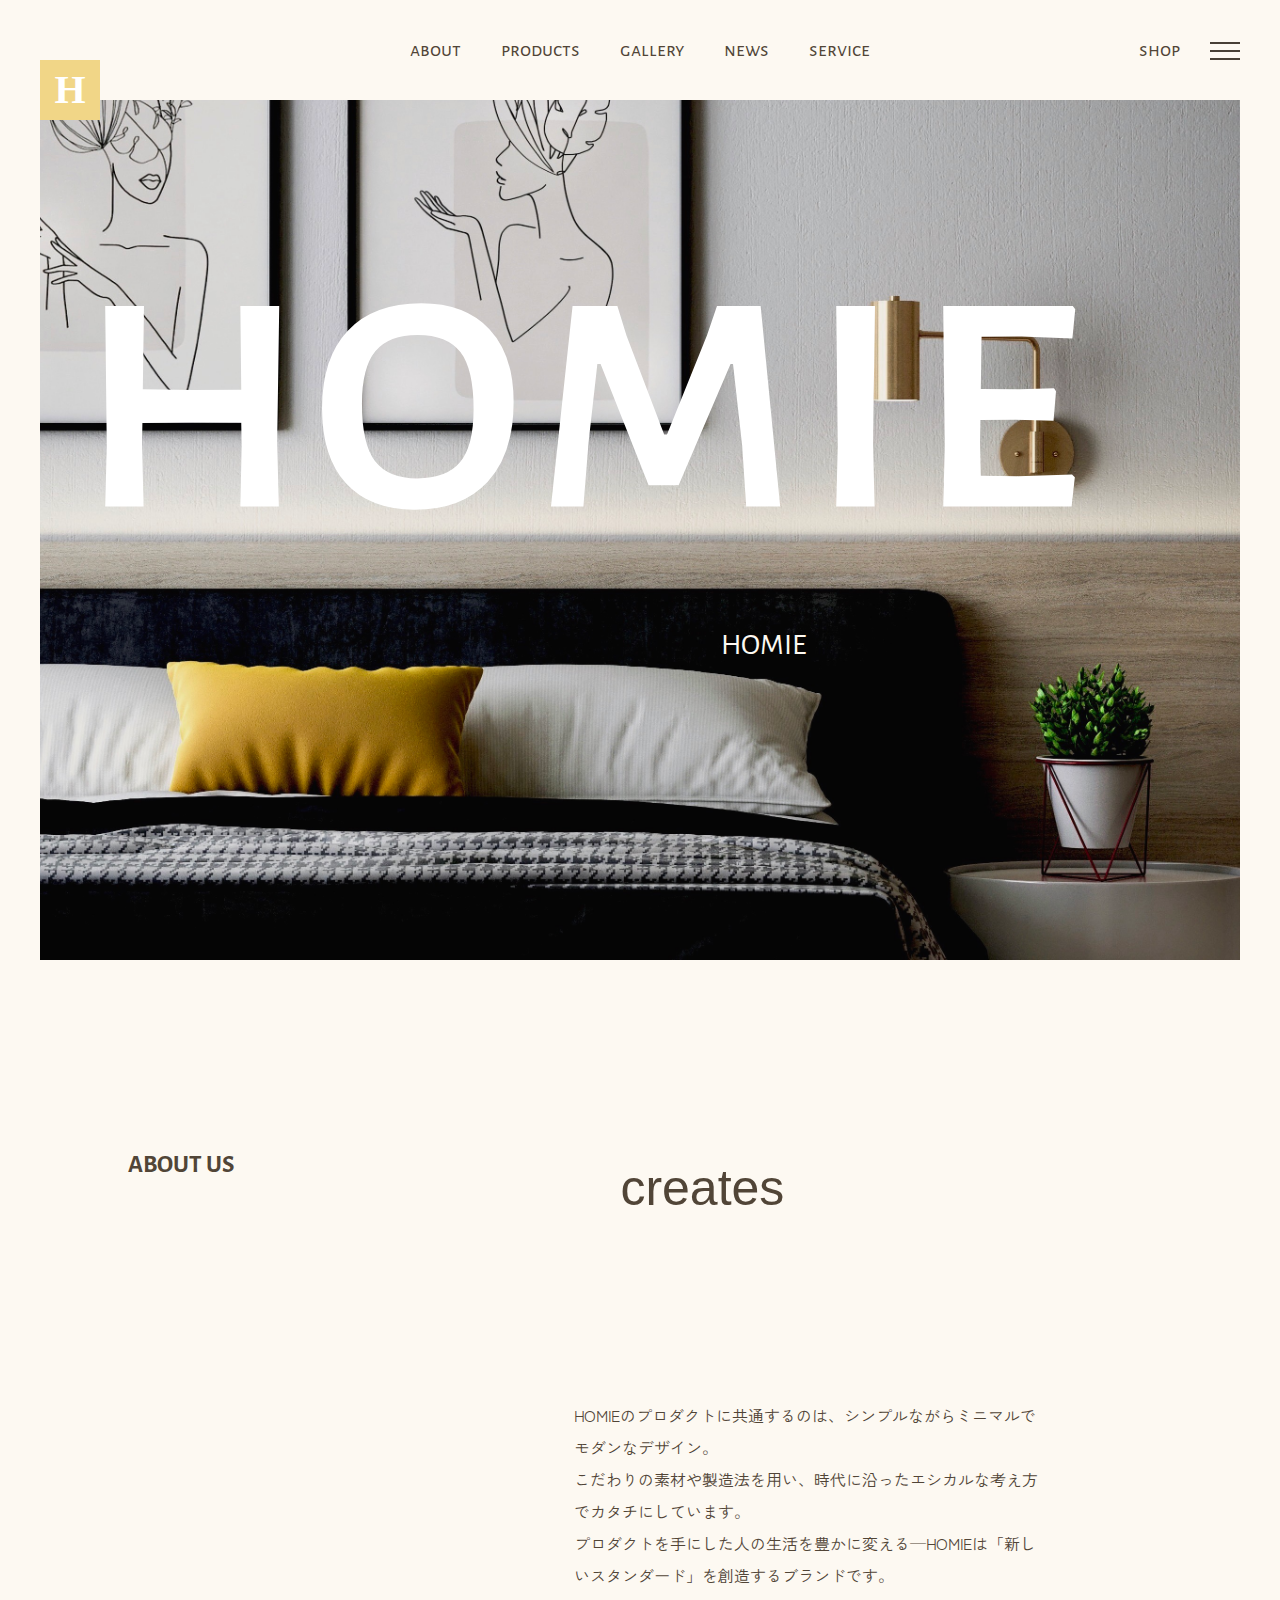
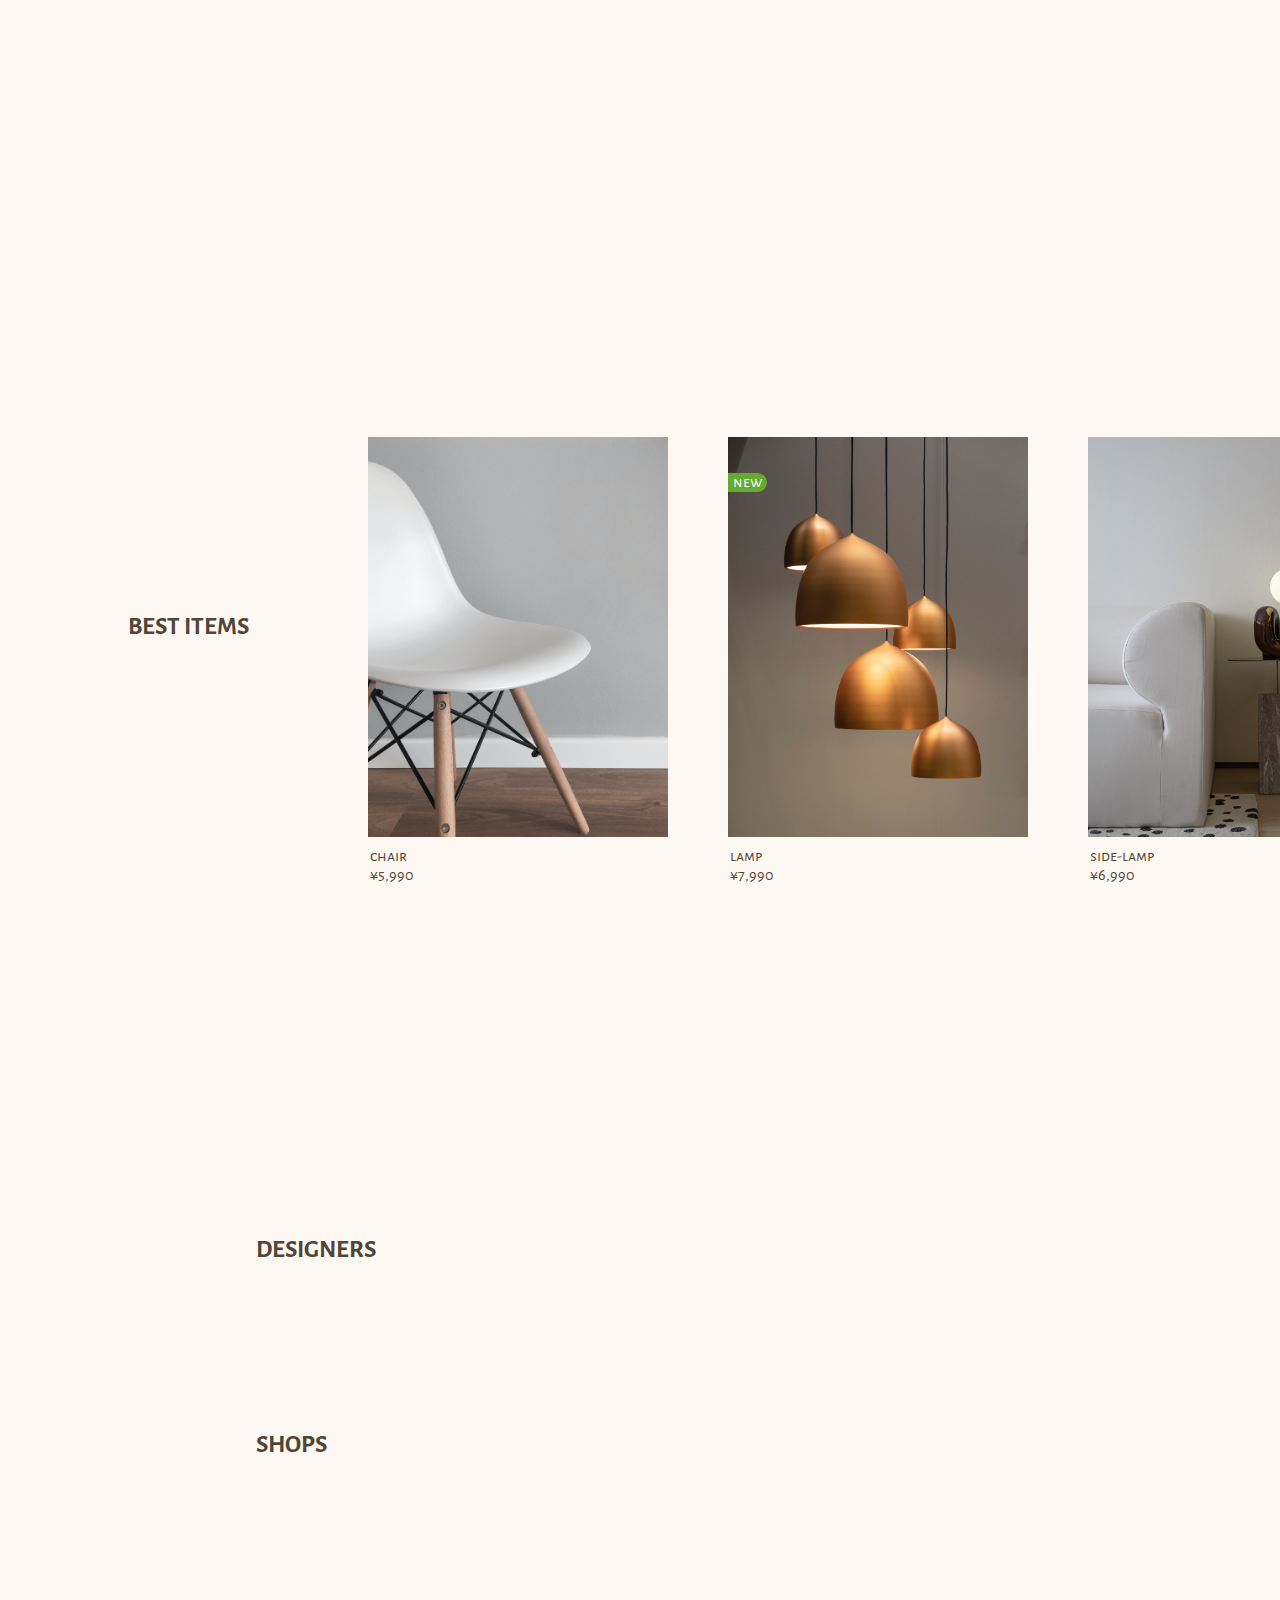
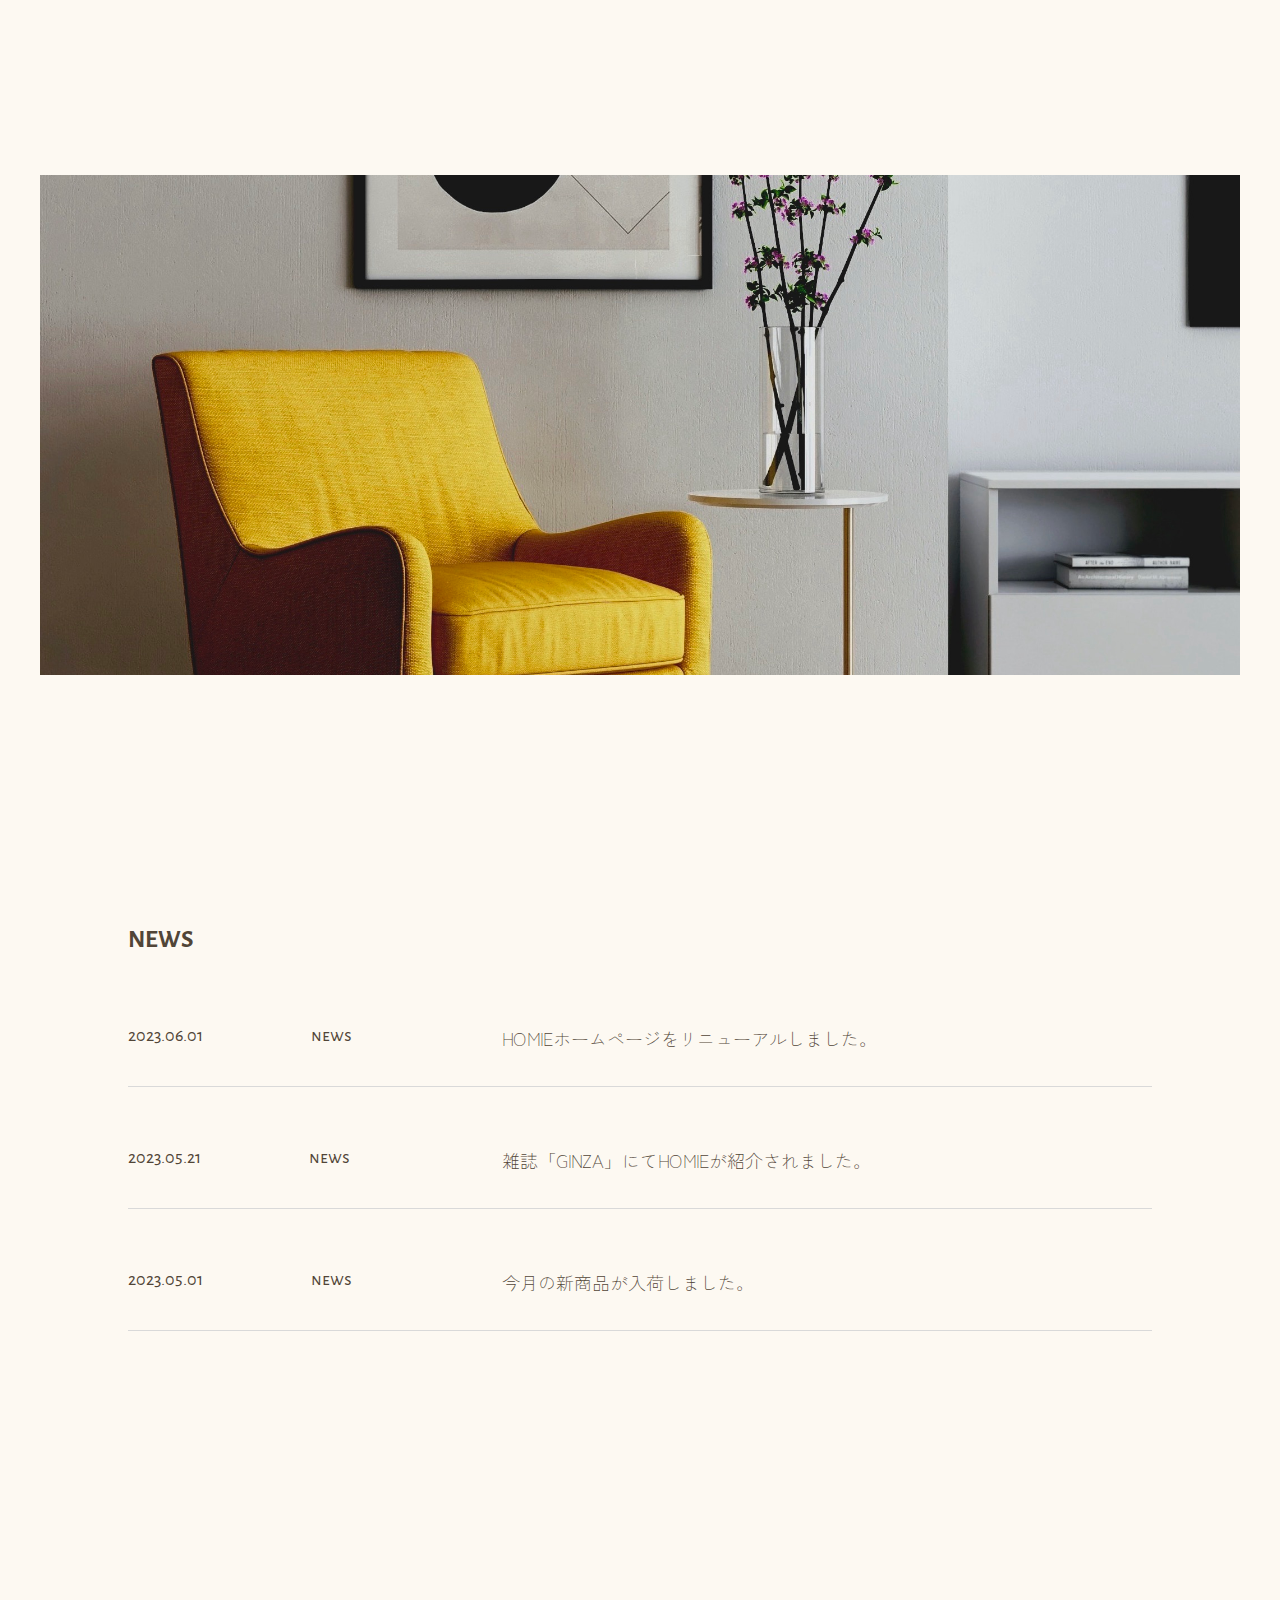
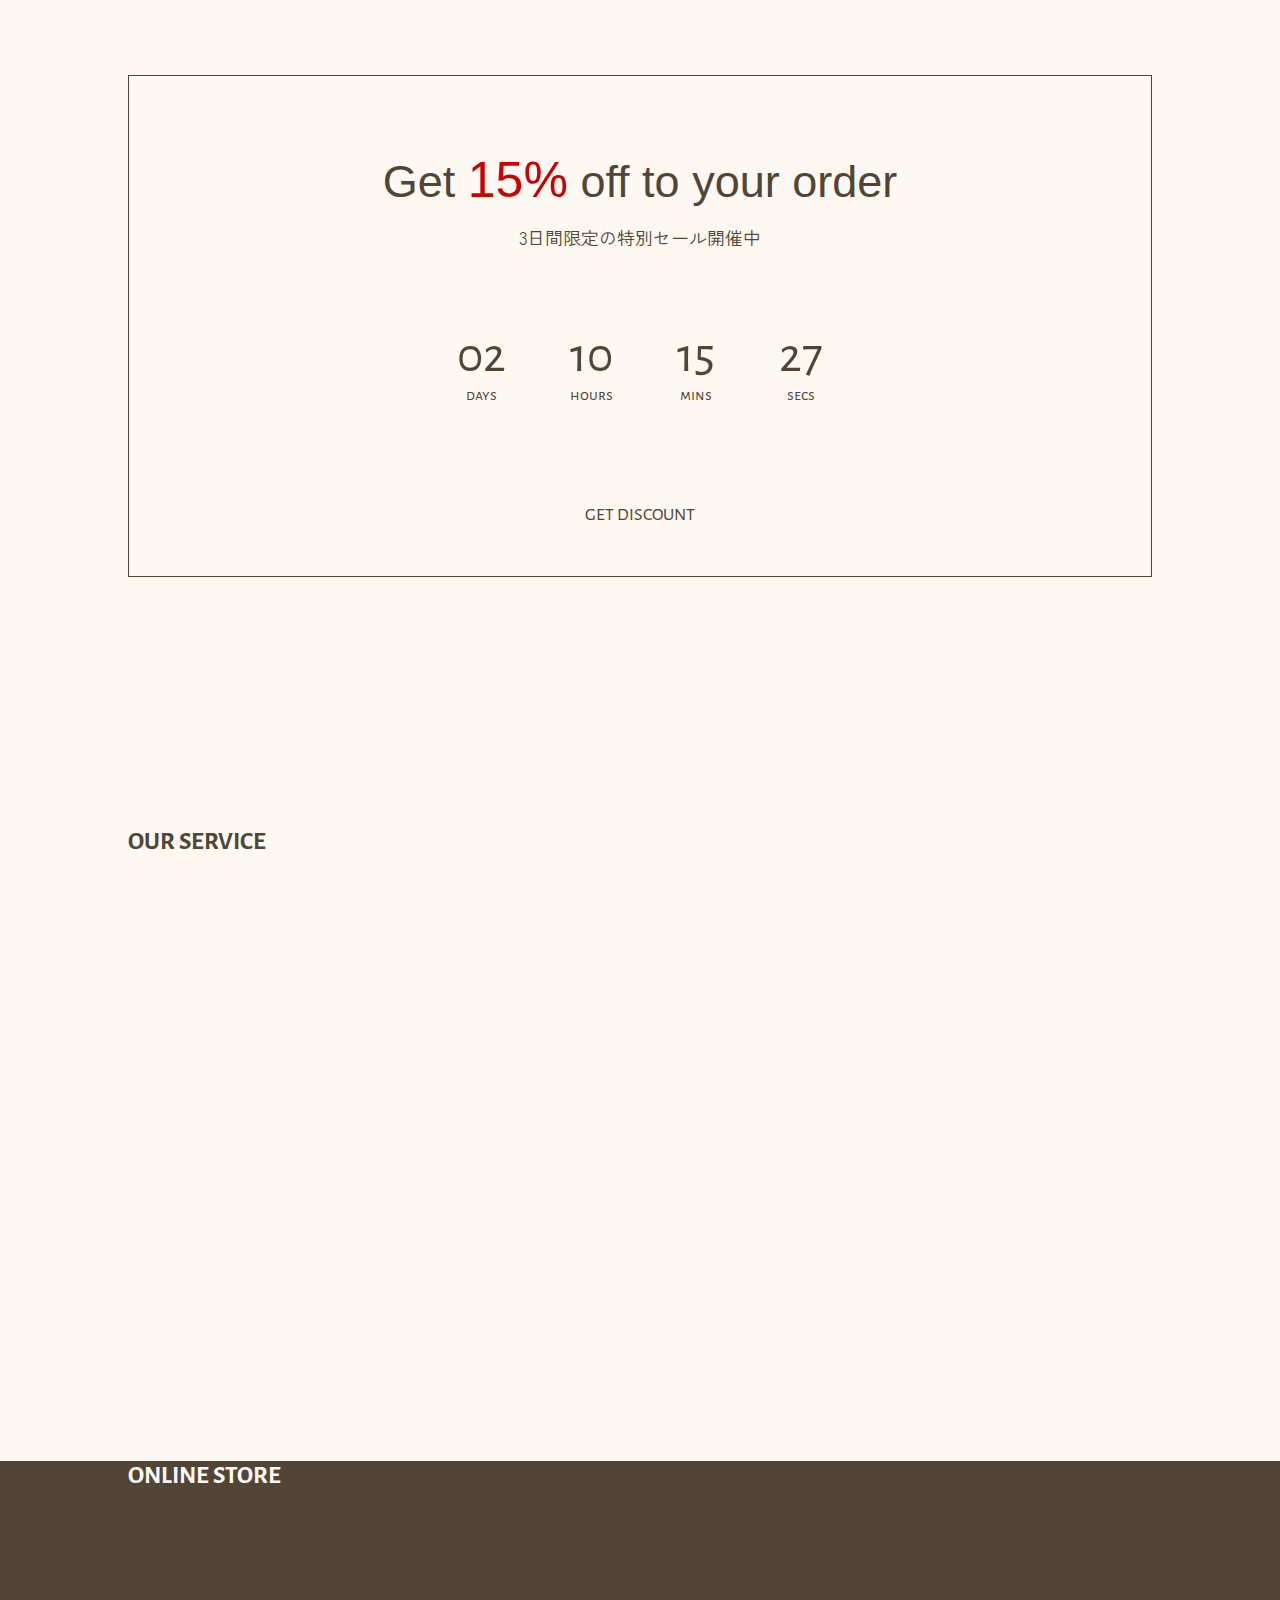
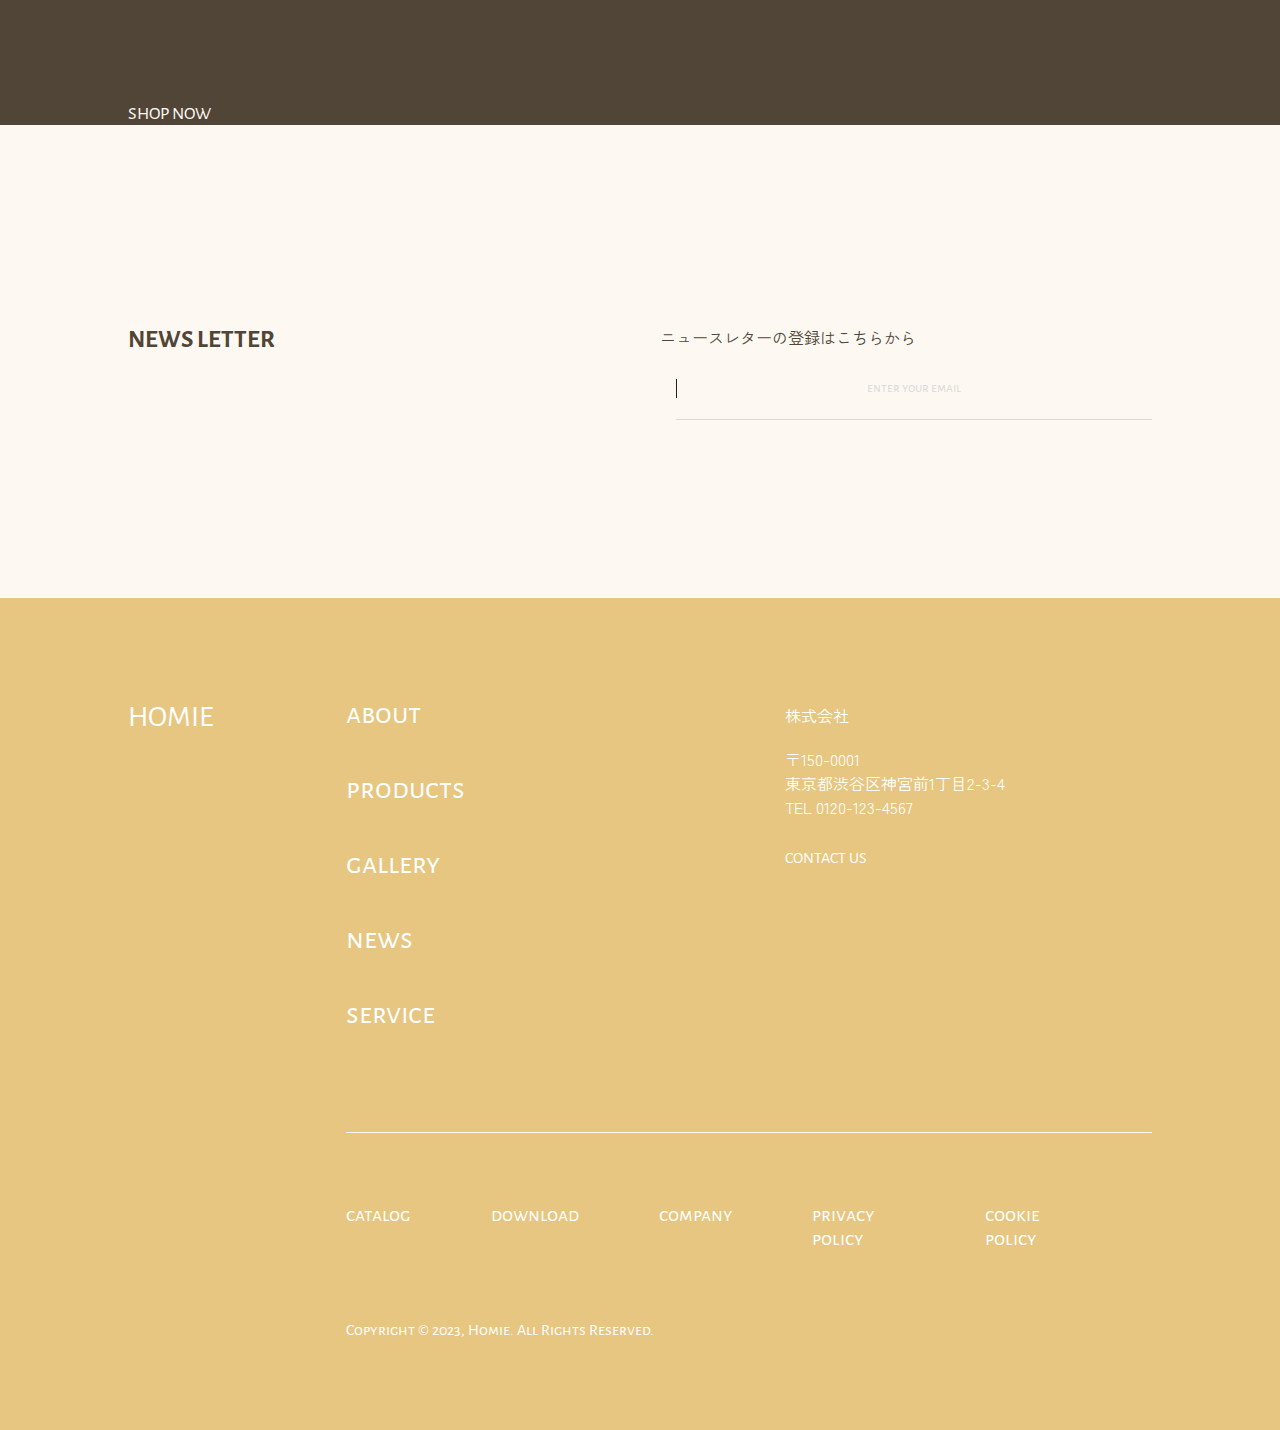
==== commit 1a8f0b3d: "0617" ====
--- a/index.html
+++ b/index.html
@@ -61,12 +61,12 @@
 
         <!-- 1.TOP -->
         <section class="top" id="top">
-            <div class="top_img">
+            <div class="top_img_sp">
                 <img src="./img/top.jpg" loading="lazy" alt="main_image">
             </div>
             <div class="top_title">
                 <h1>homie</h1>
-                <p>HOMIE <span class="ms_font">creates "new standard"<br>to enrich your everyday life.</span></p>
+                <p>HOMIE <span class="ms_font fade_in_up">creates "new standard"<br>to enrich your everyday life.</span></p>
             </div>
         </section>
 
@@ -77,12 +77,12 @@
             </div>
             <div>
                 <p class="first_line">
-                    <span class="about_title">homie</span><span class="ms_font">creates</span>
+                    <span class="about_title fade_in_up">homie</span><span class="ms_font">creates</span>
                 </p>
-                <p class="second_line ms_font">
+                <p class="second_line ms_font fade_in_up">
                     "ner standard" to
                 </p>
-                <p class="last_line ms_font">
+                <p class="last_line ms_font fade_in_up">
                     enrich your everyday life. 
                 </p>
                 <p class="about_detail jp_font">
@@ -91,8 +91,8 @@
                     プロダクトを手にした人の生活を豊かに変える—HOMIEは「新しいスタンダード」を創造するブランドです。
                 </p>
                 <div class="btn">
-                    <p>ABOUT US</p>
-                    <div class="arrow">
+                    <p class="fade_in_up">ABOUT US</p>
+                    <div class="arrow fade_in_left">
                         <div class="arrow_bar">
                             <div class="arrow_inner"></div>
                         </div>
@@ -107,8 +107,8 @@
             <div class="head">
                 <h2>BEST ITEMS</h2>
                 <div class="best_items_btn">
-                    <p>VIEW ALL</p>
-                    <div class="arrow">
+                    <p class="fade_in_up">VIEW ALL</p>
+                    <div class="arrow fade_in_left">
                         <div class="arrow_bar">
                             <div class="arrow_inner"></div>
                         </div>
@@ -154,7 +154,7 @@
             </div>
             <div class="best_items_btn_sp">
                 <p>VIEW ALL</p>
-                <div class="arrow">
+                <div class="arrow fade_in_left">
                     <div class="arrow_bar">
                         <div class="arrow_inner"></div>
                     </div>
@@ -169,10 +169,10 @@
                 <h2>DESIGNERS</h2>
             </div>
             <div class="container">
-                <h3>About Designers</h3>
+                <h3 class="fade_in_up">About Designers</h3>
                  <div class="btn">
-                    <p class="jp_font">HOMIEのデザイナーについて</p>
-                    <div class="arrow">
+                    <p class="jp_font fade_in_up">HOMIEのデザイナーについて</p>
+                    <div class="arrow fade_in_left">
                         <div class="arrow_bar">
                             <div class="arrow_inner"></div>
                         </div>
@@ -188,10 +188,10 @@
                 <h2>SHOPS</h2>
             </div>
             <div class="container">
-                <h3>Find Shops</h3>
+                <h3 class="fade_in_up">Find Shops</h3>
                     <div class="btn">
-                    <p class="jp_font">HOMIEの取扱店舗について</p>
-                    <div class="arrow">
+                    <p class="jp_font fade_in_up">HOMIEの取扱店舗について</p>
+                    <div class="arrow fade_in_left">
                         <div class="arrow_bar">
                             <div class="arrow_inner"></div>
                         </div>
@@ -203,11 +203,10 @@
 
         <!-- 6.GALLERY -->
         <section class="gallery" id="gallery">
-            <div class="gallery_bg">
-                <img src="./img/room_yellow_2.jpg" loading="lazy" alt="room_sample">
-                <!-- <div class="gallery_head">
-                    <p>check out our gallery</p>
-                </div> -->
+            <div class="gallery_bg" id="gallery_bg">
+                <img src="./img/room_yellow_2.jpg" class="gallery_first_img" id="gallery_first_img" loading="lazy" alt="room_sample">
+                <!-- <img src="./img/room_brwn.jpg" class="gallery_first_img" loading="lazy" alt="room_sample"> -->
+                <!-- <img src="./img/room_grn.jpg" class="gallery_last_img" loading="lazy" alt="room_sample"> -->
             </div>
         </section>
 
@@ -252,8 +251,8 @@
                 </li>
             </ul>
             <div class="btn">
-                <p>VIEW ALL</p>
-                <div class="arrow">
+                <p class="fade_in_up">VIEW ALL</p>
+                <div class="arrow fade_in_left">
                     <div class="arrow_bar">
                         <div class="arrow_inner"></div>
                     </div>
@@ -281,7 +280,7 @@
             </div>
             <div class="btn discount_btn">
                 <p>GET DISCOUNT</p>
-                <div class="arrow">
+                <div class="arrow fade_in_left">
                     <div class="arrow_bar">
                         <div class="arrow_inner"></div>
                     </div>
@@ -297,10 +296,10 @@
             </div>
             <div class="container">
                 <div class="service_content">
-                    <span class="ms_font">Free Shipping</span>
+                    <span class="ms_font fade_in_up">Free Shipping</span>
                     <div class="btn">
-                        <p class="jp_font">全国どこでも送料無料</p>
-                        <div class="arrow">
+                        <p class="jp_font fade_in_up">全国どこでも送料無料</p>
+                        <div class="arrow fade_in_left">
                             <div class="arrow_bar">
                                 <div class="arrow_inner"></div>
                             </div>
@@ -309,10 +308,10 @@
                     </div>
                 </div>
                 <div class="service_content">
-                    <span class="ms_font">30 Days Return</span>
+                    <span class="ms_font fade_in_up">30 Days Return</span>
                     <div class="btn">
-                        <p class="jp_font">30日間返金保証</p>
-                        <div class="arrow">
+                        <p class="jp_font fade_in_up">30日間返金保証</p>
+                        <div class="arrow fade_in_left">
                             <div class="arrow_bar">
                                 <div class="arrow_inner"></div>
                             </div>
@@ -321,10 +320,10 @@
                     </div>
                 </div>
                 <div class="service_content">
-                    <span class="ms_font">Assembly Service</span>
+                    <span class="ms_font fade_in_up">Assembly Service</span>
                     <div class="btn">
-                        <p class="jp_font">組み立て代行サービス</p>
-                        <div class="arrow">
+                        <p class="jp_font fade_in_up">組み立て代行サービス</p>
+                        <div class="arrow fade_in_left">
                             <div class="arrow_bar">
                                 <div class="arrow_inner"></div>
                             </div>
@@ -339,11 +338,11 @@
         <section class="store" id="store">
             <div class="head">
                 <h2>ONLINE STORE</h2>
-                <div class="store_sub_title ms_font">Click here <br class="br_pc">to Buy</div>
-                <div class="store_detail jp_font">製品の購入はこちら</div>
+                <div class="store_sub_title ms_font fade_in_up">Click here <br class="br_pc fade_in_up">to Buy</div>
+                <div class="store_detail jp_font fade_in_up">製品の購入はこちら</div>
                 <div class="btn">
                     <p>SHOP NOW</p>
-                    <div class="arrow">
+                    <div class="arrow fade_in_left">
                         <div class="arrow_bar">
                             <div class="arrow_inner"></div>
                         </div>
--- a/style.css
+++ b/style.css
@@ -6,12 +6,11 @@
 html {
     font-size: 62.5%;
     background-color: #fdf9f2;
-    /* background-color: #f1f2ed; */
 }
 body {
     font-family: 'Alegreya Sans SC', sans-serif;
     margin: 0;
-    color: #59514c;
+    color: #514537;
 }
 body::-webkit-scrollbar {
     display: none;
@@ -61,7 +60,6 @@
     right: 0;
     top: 0;
     cursor: pointer;
-
     /* flex-direction: column; */
     justify-content: center;
 }
@@ -71,7 +69,6 @@
 }
 .arrow_inner {
     height: 100%;
-    /* background-color: #515254; */
     background-color: #484036;
 }
 .arrow_head {
@@ -92,6 +89,30 @@
 .jp_font {
     font-family: 'Zen Kaku Gothic New', sans-serif;
 }
+
+/**
+ * FOR JS
+ */
+.fade_in_up {
+    opacity: 0;
+    transition-duration: .8s;
+    transform: translate(0, 40px);
+}
+.fade_in_left {
+    opacity: 0;
+    transition-duration: .8s;
+    transform: translate(-50px, 0);
+}
+.scroll_in {
+    opacity: 1;
+    transform: translate(0, 0);
+}  
+/* .zoom-in {
+    transform: scale(1);
+}
+.zoom-out {
+    transform: scale(0);
+} */
 
 /**
  * HEADER
@@ -102,7 +123,6 @@
     position: fixed;
     z-index: 99;
     background-color: #fdf9f2;
-    /* background-color: #f1f2ed; */
     width: 100%;
     top: 0;
     transition: top 0.8s ease-in-out;
@@ -116,7 +136,7 @@
     position: absolute;
     top: 1.5em;
     font-family: Quicksand;
-    background: #F2C762;
+    background: #F1D687;
     width: 1.5em;
     color: white;
     font-weight: bold;
@@ -138,7 +158,7 @@
     padding-bottom: 10px;
 }
 .header_list li a:hover, .menu a:hover {
-    color: #F2C762;
+    color: #F1D687;
     border-bottom: 1px solid;
 }
 .store_btn {
@@ -223,7 +243,7 @@
     padding: 0;
 }
 .menu_body li a:hover {
-    color: #F2C762;
+    color: #F1D687;
 }
 .menu_body p {
     padding-left: 35vw;
@@ -255,12 +275,14 @@
     position: relative;
     top: 3em;
     font-size: 20px;
-}
-.top_img {
     margin: 0 2em;
-}  
-.top_img img {
-    width: 100%;
+    background-image: url(./img/top.jpg);
+    background-position: center;
+    height: 100%;
+    background-size: cover;
+}
+.top_img_sp {
+    display: none;
 }
 .top_title {
     position: absolute;
@@ -408,18 +430,24 @@
 .gallery {
     margin: 250px 40px;
 }
-.gallery_bg {
-    position: relative;
-}
-.gallery_bg img {
+/* .gallery_bg {
+    transition: transform 2s ease;
+} */
+.gallery_first_img {
+    /* transition: transform 2s ease; */
     width: 100%;
-}
-.gallery_head {
-    position: absolute;
-    top: 30%;
-    font-size: 150px;
-    color: #fdf9f2;
-}
+    height: 500px;
+    object-fit: cover;
+}
+
+/* @keyframes zoom-in-animation {
+    from {
+      transform: scale(0);
+    }
+    to {
+      transform: scale(1);
+    }
+} */
 
 /**
  * 7.NEWS
@@ -477,6 +505,8 @@
     /* background-color: #faf3e5; */
     /* background-color: #e7e8e3; */
     /* background-color: #ecede8; */
+    /* background-color: #e6e4e5; */
+    border: solid 1px;
     height: 500px;
     text-align: center;
     position: relative;
@@ -525,7 +555,6 @@
     left: 50%;
     transform: translateX(-50%);
     font-size: 16px;
-    color: #7e807c;
 }
 .time {
     padding: 0 2em;
@@ -580,7 +609,7 @@
 }
 .store {
     display: flex;
-    background-color: #59514c;
+    background-color: #514537;#
 }
 .store .head {
     margin: auto 0 auto 10%;
@@ -679,7 +708,7 @@
     padding-bottom: 10px;
 }
 .footer_body li a:hover {
-    color: #F2C762;
+    color: #F1D687;
     border-bottom: 1px solid;
 }
 .footer_address {
--- a/style_sp.css
+++ b/style_sp.css
@@ -53,7 +53,9 @@
     /**
     * 1.TOP
     */
-    .top_img {
+    .top {
+        background-image: none;
+        height: revert;
         margin: 0;
     }
     .top_title {
@@ -65,7 +67,12 @@
     .top p {
         font-size: 14px;
     }
-    .top_img img {
+    .top_img_sp {
+        display: block;
+        width: 100%;
+    }
+    .top_img_sp img {
+        width: 100%;
         height: 50%;
         object-fit: cover;
     }
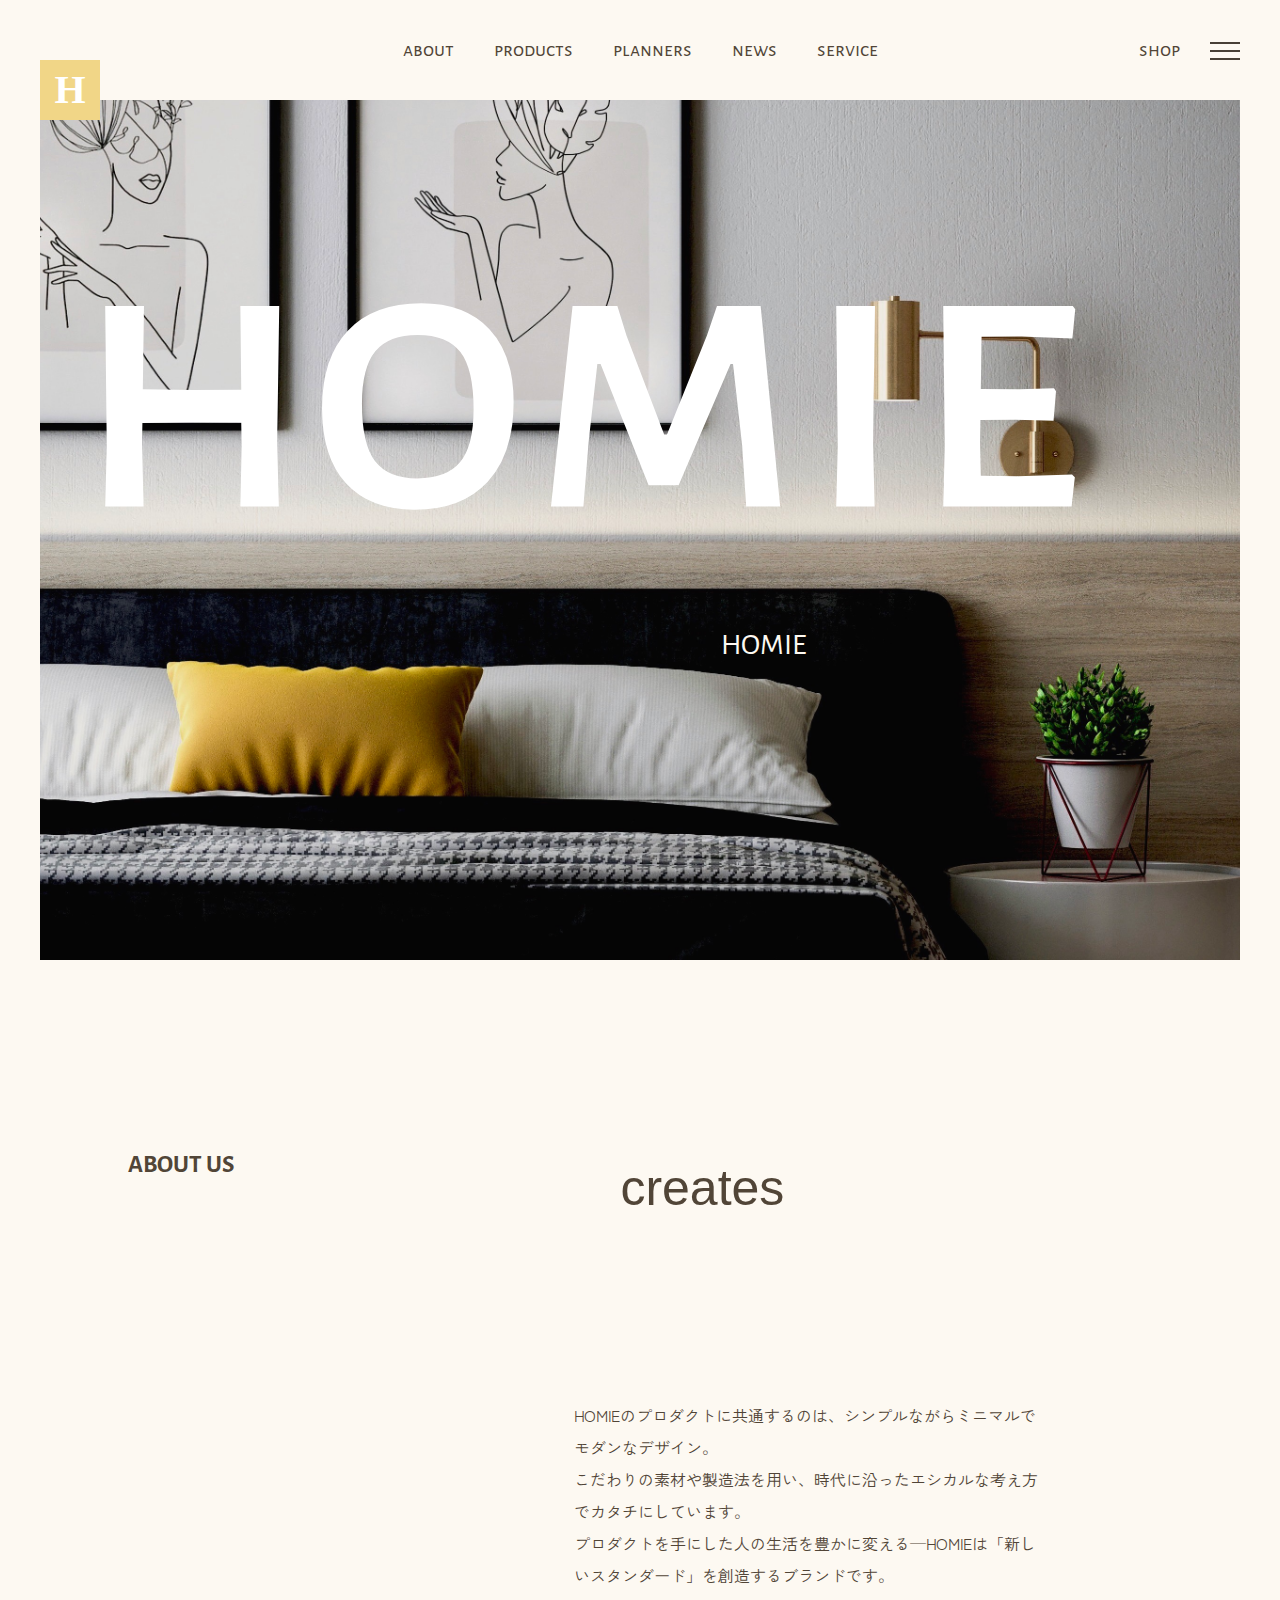
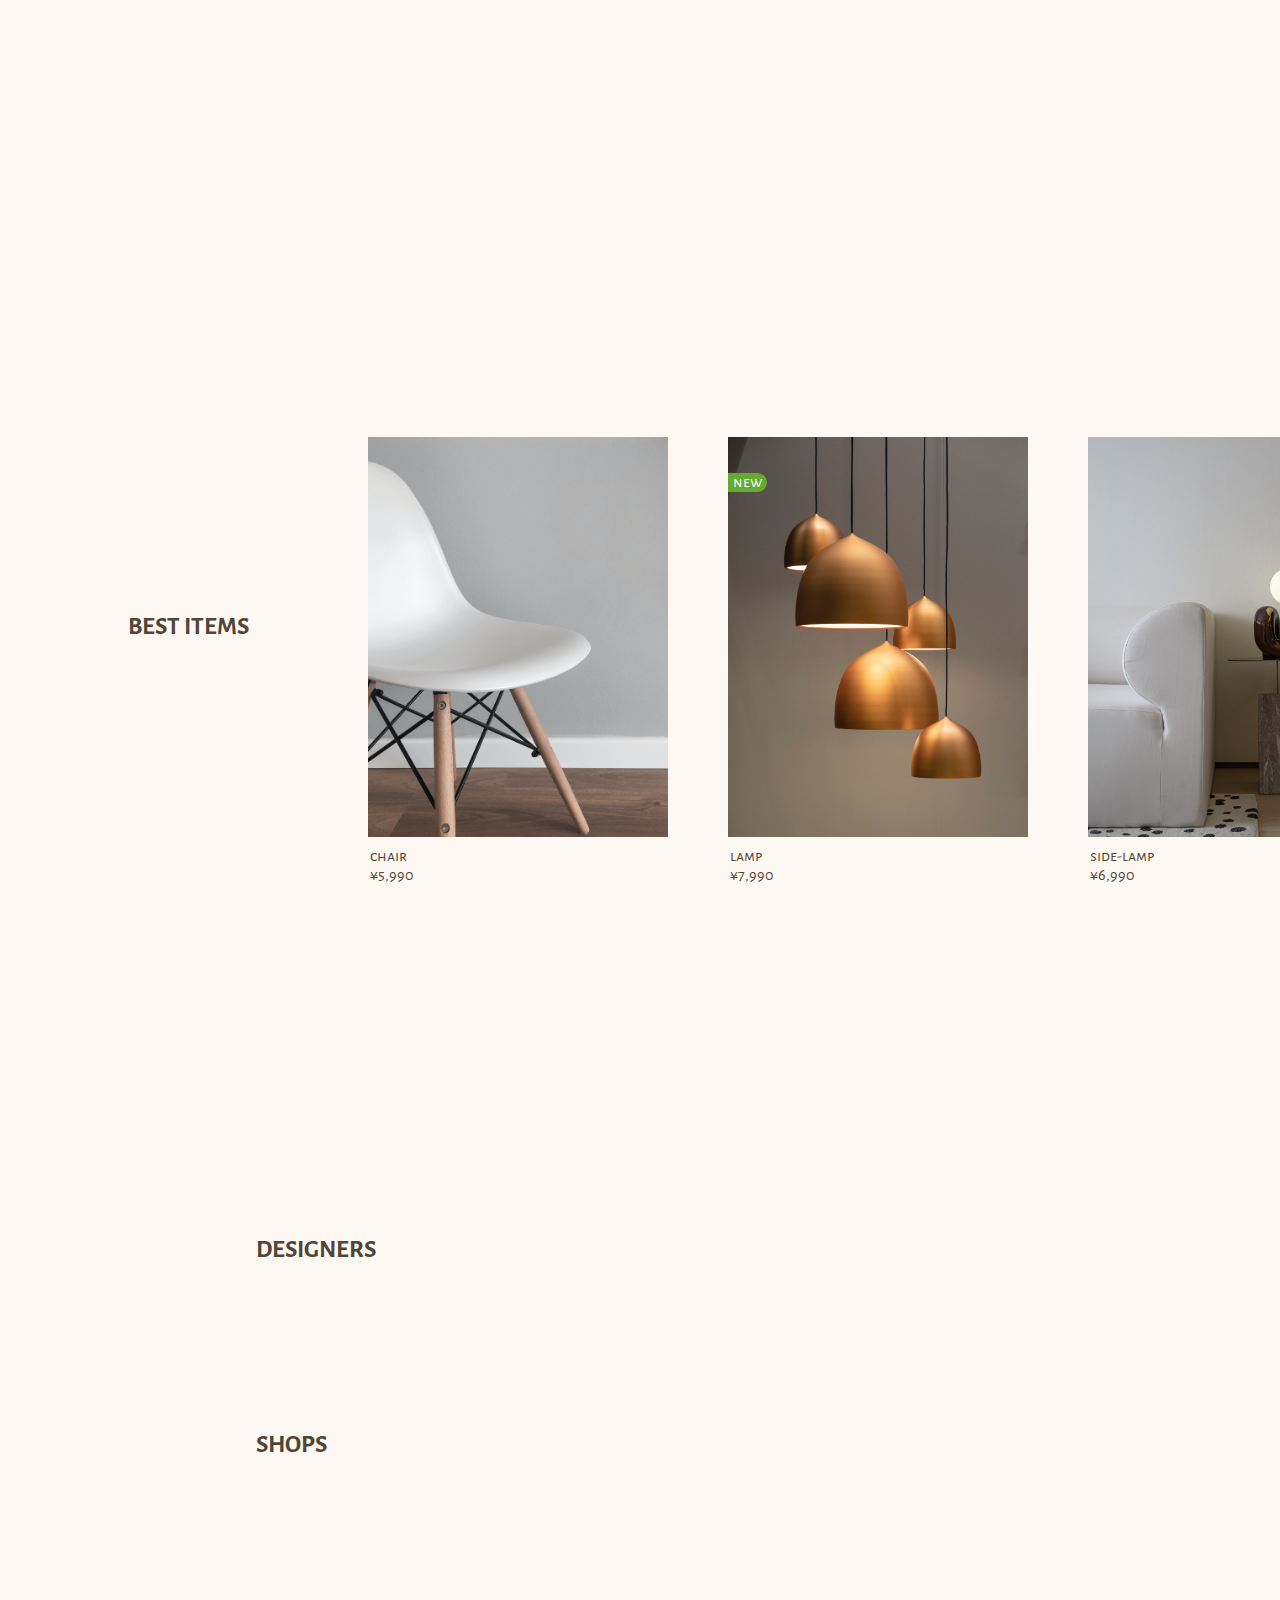
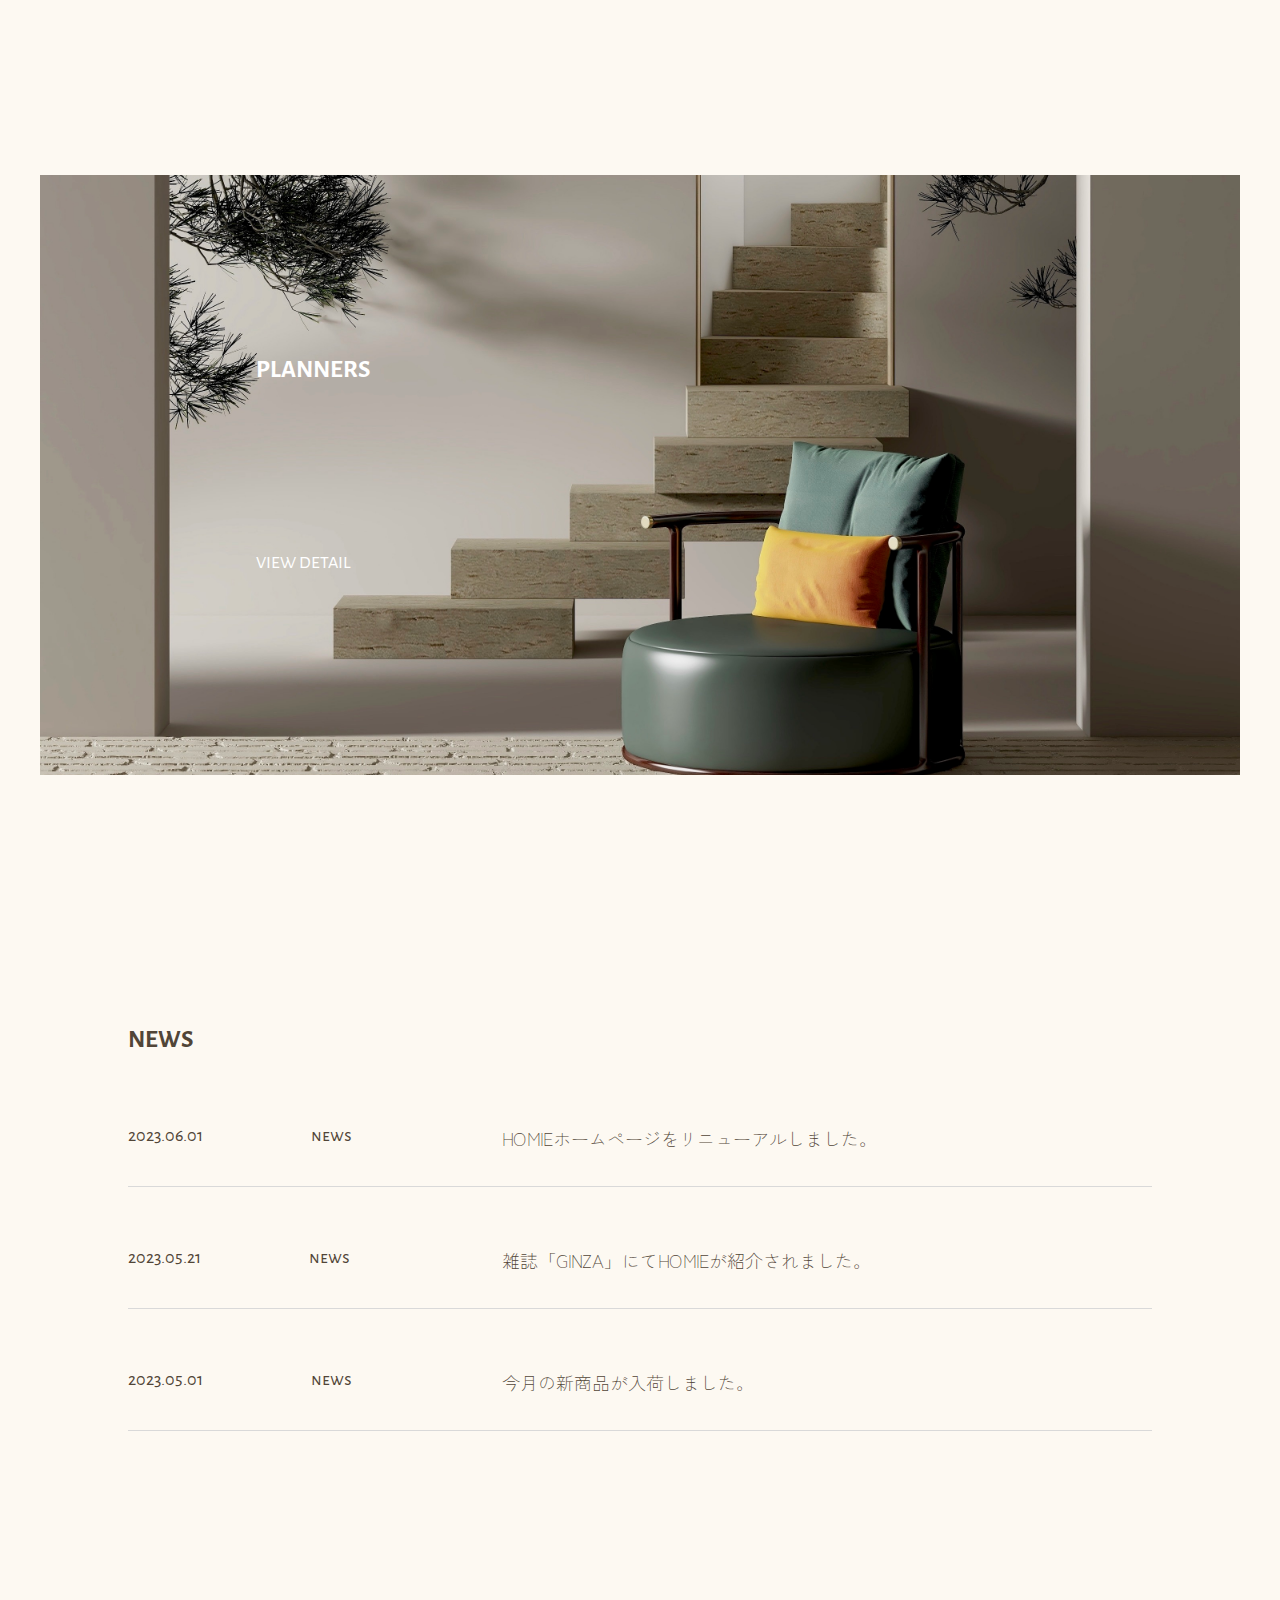
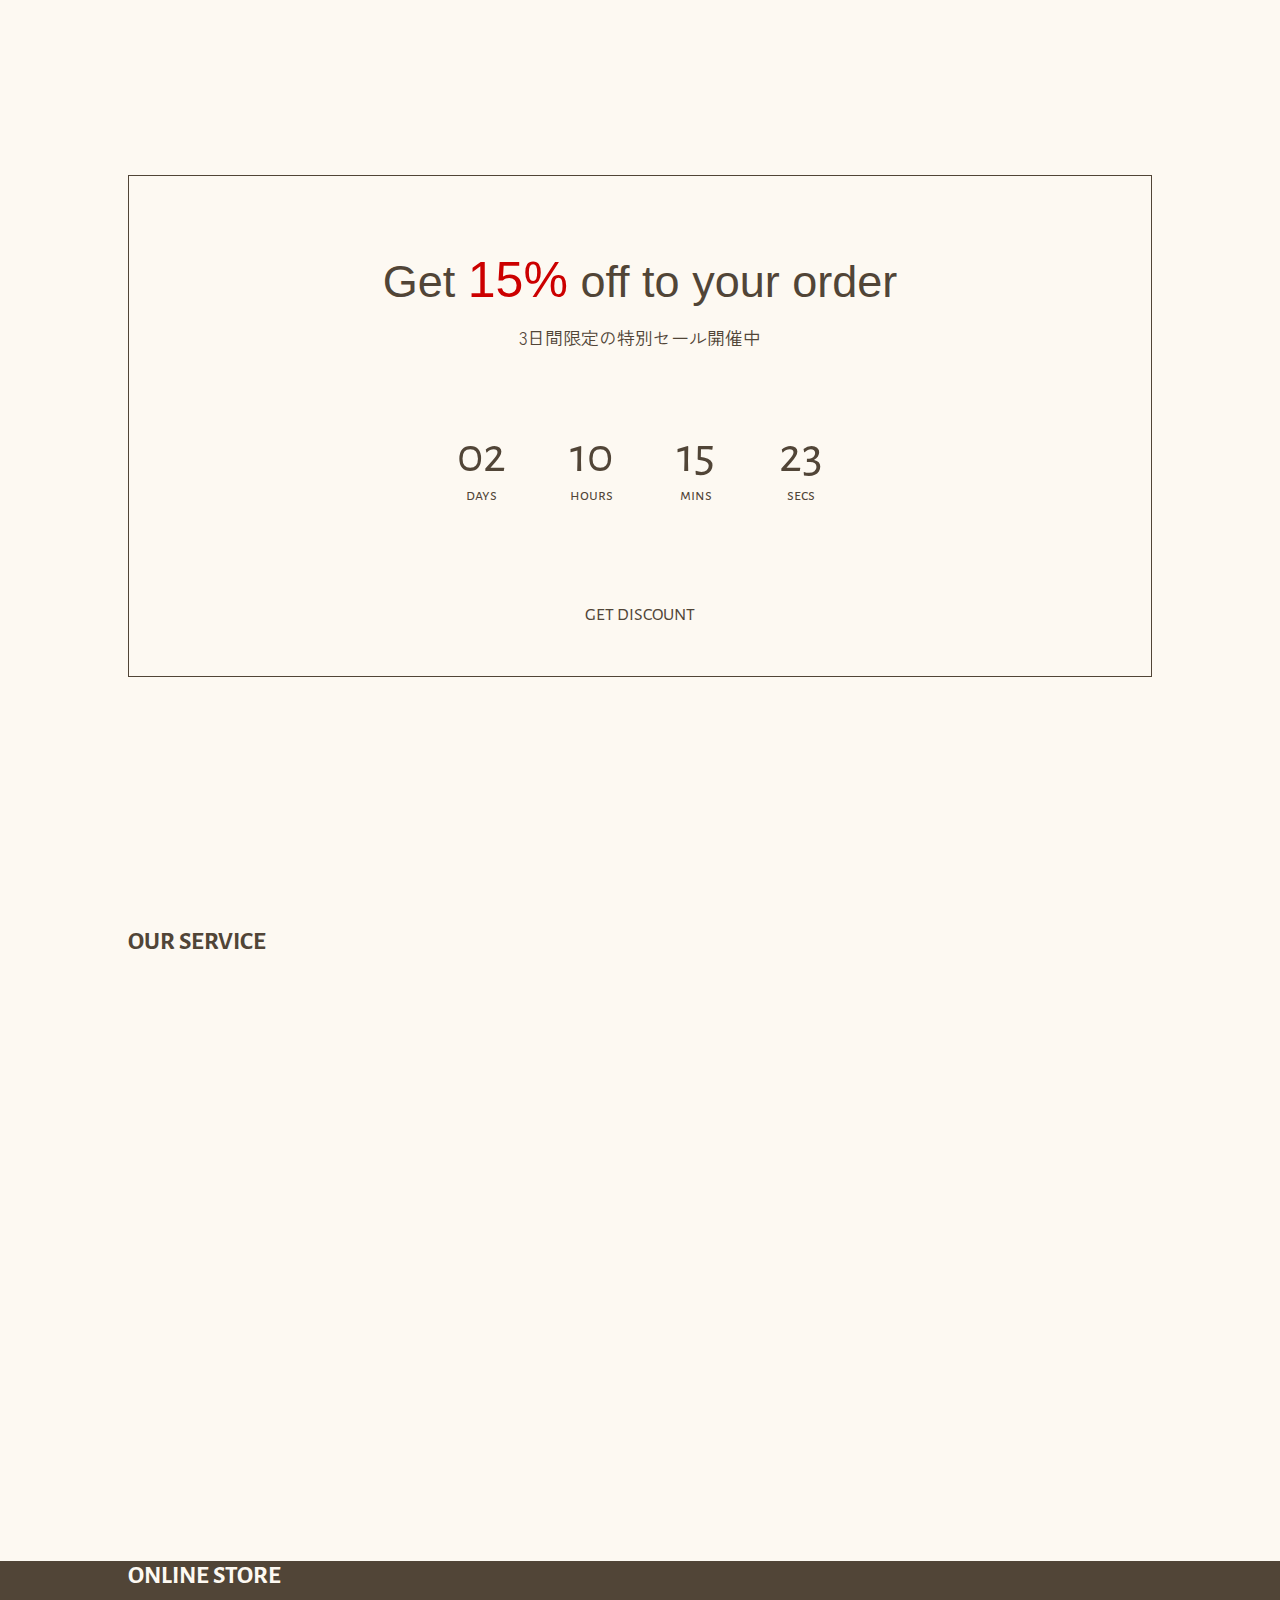
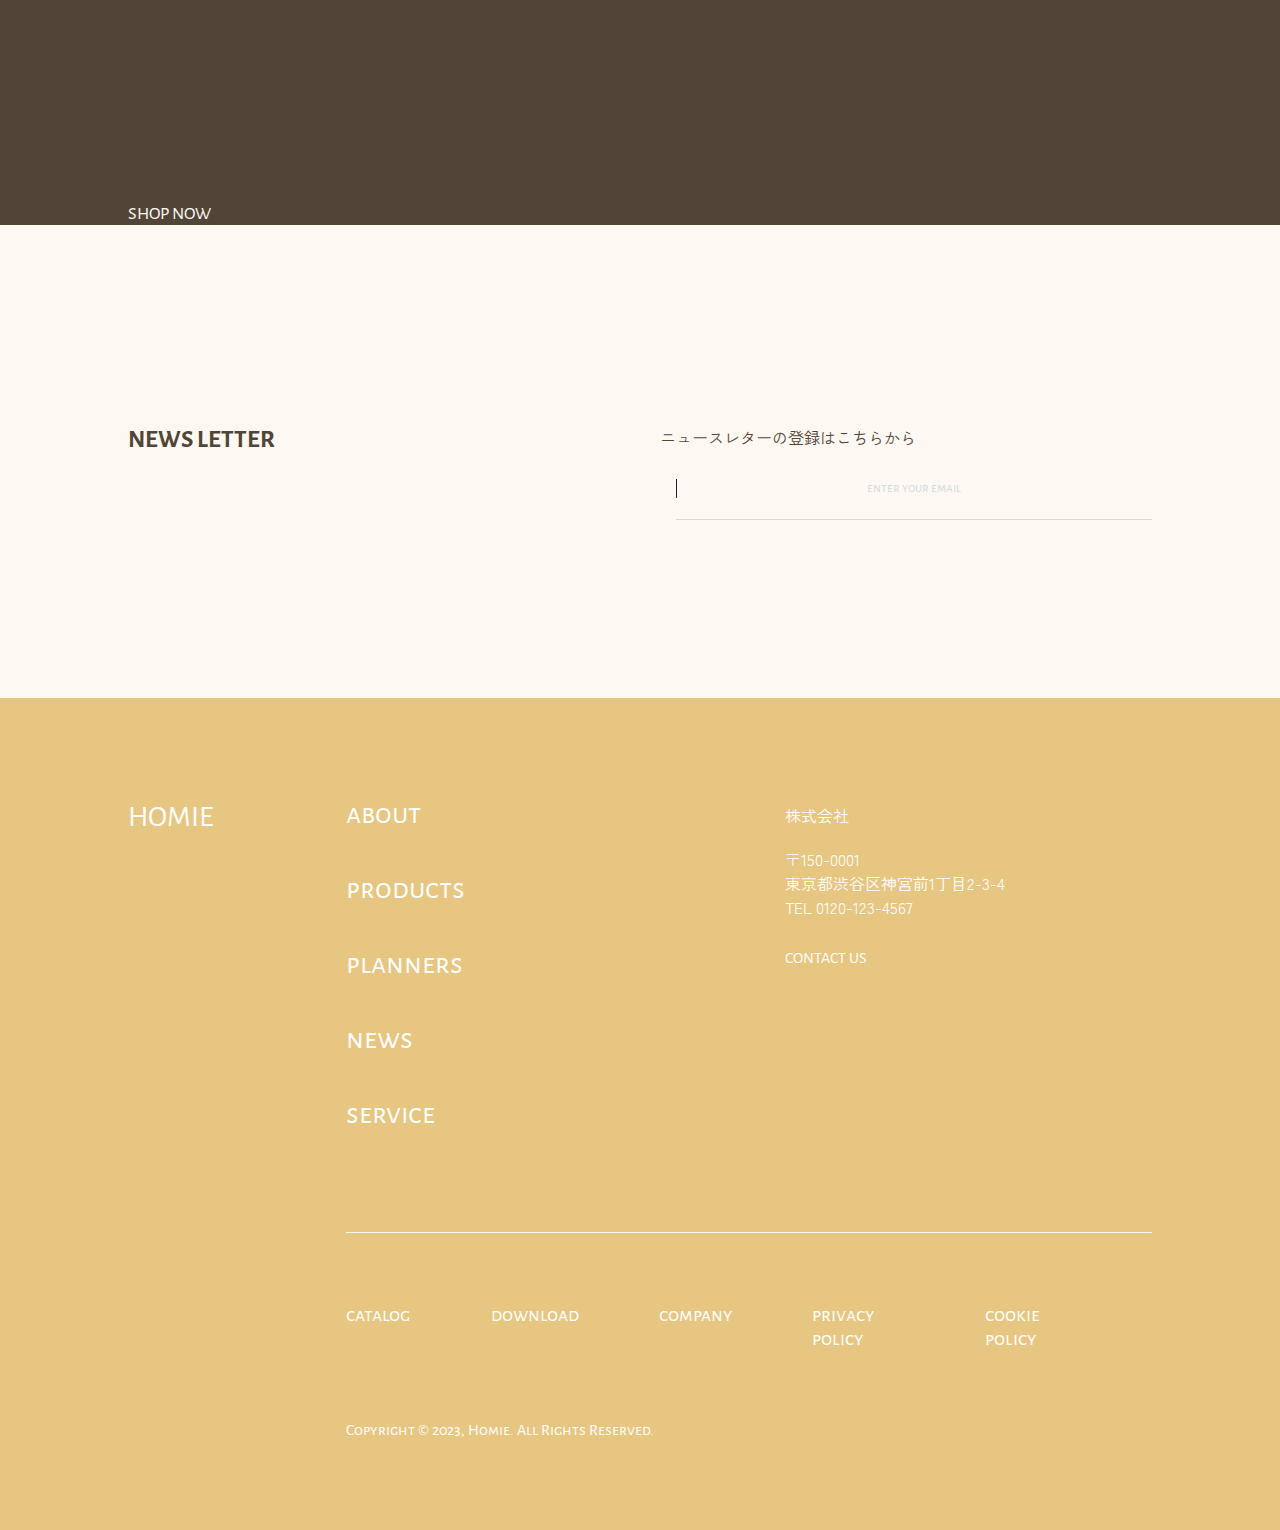
==== commit 36dd2e80: "0618" ====
--- a/index.html
+++ b/index.html
@@ -17,7 +17,7 @@
                 <ul class="header_list">
                     <li><a href="#about">about</a></li>
                     <li><a href="#products">products</a></li>
-                    <li><a href="#gallery">gallery</a></li>
+                    <li><a href="#planners">planners</a></li>
                     <li><a href="#news">news</a></li>
                     <li><a href="#service">service</a></li>
                 </ul>
@@ -37,7 +37,7 @@
                             <ul>
                                 <li><a href="#about">about</a></li>
                                 <li><a href="#products">products</a></li>
-                                <li><a href="#gallery">gallery</a></li>
+                                <li><a href="#planners">planners</a></li>
                                 <li><a href="#news">news</a></li>
                                 <li><a href="#service">service</a></li>
                             </ul>
@@ -201,12 +201,24 @@
             </div>
         </section>
 
-        <!-- 6.GALLERY -->
-        <section class="gallery" id="gallery">
-            <div class="gallery_bg" id="gallery_bg">
-                <img src="./img/room_yellow_2.jpg" class="gallery_first_img" id="gallery_first_img" loading="lazy" alt="room_sample">
-                <!-- <img src="./img/room_brwn.jpg" class="gallery_first_img" loading="lazy" alt="room_sample"> -->
-                <!-- <img src="./img/room_grn.jpg" class="gallery_last_img" loading="lazy" alt="room_sample"> -->
+        <!-- 6.PLANNERS -->
+        <section class="planners" id="planners">
+            <div class="head">
+                <h2>PLANNERS</h2>
+                <div class="sub_title ms_font fade_in_up">Design your Room</div>
+                <div class="sub_title_detail jp_font fade_in_up">あなたに最適のお部屋をご提案します</div>
+                <div class="btn">
+                    <p>VIEW DETAIL</p>
+                    <div class="arrow fade_in_left">
+                        <div class="arrow_bar">
+                            <div class="arrow_inner"></div>
+                        </div>
+                        <div class="arrow_head">＞</div>
+                    </div>
+                </div>
+            </div>
+            <div class="planners_bg">
+                <img src="./img/room_grn.jpg" class="planners_img" loading="lazy" alt="room_sample">
             </div>
         </section>
 
@@ -338,8 +350,8 @@
         <section class="store" id="store">
             <div class="head">
                 <h2>ONLINE STORE</h2>
-                <div class="store_sub_title ms_font fade_in_up">Click here <br class="br_pc fade_in_up">to Buy</div>
-                <div class="store_detail jp_font fade_in_up">製品の購入はこちら</div>
+                <div class="sub_title ms_font fade_in_up">Click here <br class="br_pc fade_in_up">to Buy</div>
+                <div class="sub_title_detail jp_font fade_in_up">製品の購入はこちら</div>
                 <div class="btn">
                     <p>SHOP NOW</p>
                     <div class="arrow fade_in_left">
@@ -378,7 +390,7 @@
                     <ul>
                         <li><a href="#about">about</a></li>
                         <li><a href="#products">products</a></li>
-                        <li><a href="#gallery">gallery</a></li>
+                        <li><a href="#planners">planners</a></li>
                         <li><a href="#news">news</a></li>
                         <li><a href="#service">service</a></li>
                     </ul>
--- a/style.css
+++ b/style.css
@@ -76,6 +76,14 @@
     right: -3px;
     font-size: 13px;
 }
+.sub_title {
+    font-size: 4em;
+    margin: 0.7em 0 0.5em;
+}
+.sub_title_detail {
+    font-size: 1.5em;
+    padding-bottom: 1.7em;
+}
 #footer {
     height: 150px;
 }
@@ -106,13 +114,7 @@
 .scroll_in {
     opacity: 1;
     transform: translate(0, 0);
-}  
-/* .zoom-in {
-    transform: scale(1);
-}
-.zoom-out {
-    transform: scale(0);
-} */
+}
 
 /**
  * HEADER
@@ -341,9 +343,6 @@
     scroll-margin-top: 150px;
 }
 .best_items {
-    /* background-color: #faf3e5; */
-    /* background-color: #e7e8e3; */
-    /* background-color: #ecede8; */
     padding: 100px 0;
     display: flex;
 }
@@ -422,32 +421,35 @@
 }
 
 /**
- * 6.GALLERY
- */
-#gallery {
+ * 6.PLANNERS
+ */
+#planners {
     scroll-margin-top: 150px;
 }
-.gallery {
+.planners {
     margin: 250px 40px;
-}
-/* .gallery_bg {
-    transition: transform 2s ease;
-} */
-.gallery_first_img {
-    /* transition: transform 2s ease; */
+    position: relative;
+}
+.planners .head {
+    color: white;
+    position: absolute;
+    top: 30%;
+    left: 18%;
+}
+.planners_img {
     width: 100%;
-    height: 500px;
+    height: 600px;
     object-fit: cover;
 }
-
-/* @keyframes zoom-in-animation {
-    from {
-      transform: scale(0);
-    }
-    to {
-      transform: scale(1);
-    }
-} */
+.planners .arrow {
+    right: 50%;
+}
+.planners .arrow_bar {
+    width: 2rem;
+}
+.planners .arrow_inner {
+    background-color: white;
+}
 
 /**
  * 7.NEWS
@@ -502,10 +504,6 @@
  * 8.DISCOUNT
  */
 .discount {
-    /* background-color: #faf3e5; */
-    /* background-color: #e7e8e3; */
-    /* background-color: #ecede8; */
-    /* background-color: #e6e4e5; */
     border: solid 1px;
     height: 500px;
     text-align: center;
@@ -617,14 +615,6 @@
 }
 .store img {
     width: 100%;
-}
-.store_sub_title {
-    font-size: 4em;
-    margin: 0.7em 0 0.5em;
-}
-.store_detail {
-    font-size: 1.5em;
-    padding-bottom: 1.7em;
 }
 .store .arrow {
     right: 50px;
--- a/style_sp.css
+++ b/style_sp.css
@@ -151,15 +151,37 @@
     }
 
     /**
-    * 6.GALLERY
-    */
-    .gallery {
+    * 6.PLANNERS
+    */
+    .planners {
         margin: 90px 0;
     }
-    .gallery_bg img {
-        width: 125%;
-        height: 80vw;
-        object-fit: cover;
+    .planners .head {
+        color: #514537;
+        z-index: 99;
+    }
+    .planners_bg {
+        position: relative;
+    }
+    .planners_bg::after {
+        content: "";
+        width: 85%;
+        height: 85%;
+        background: rgba(255, 255, 255, .4);
+        position: absolute;
+        top: 50%;
+        left: 50%;
+        transform: translate(-50%, -50%);
+    }
+    .planners_img {
+        height: 400px;
+    }
+    .planners .arrow {
+        right: 50px;
+    }
+    .planners .head {
+        top: 20%;
+        left: 10%;
     }
 
     /**
@@ -202,8 +224,8 @@
         display: none;
     }
     .discount_head {
-        top: 10%;
-        left: 0;
+        top: 13%;
+        left: 5%;
         transform: translateX(0);
     }
     .discount_head h2 {
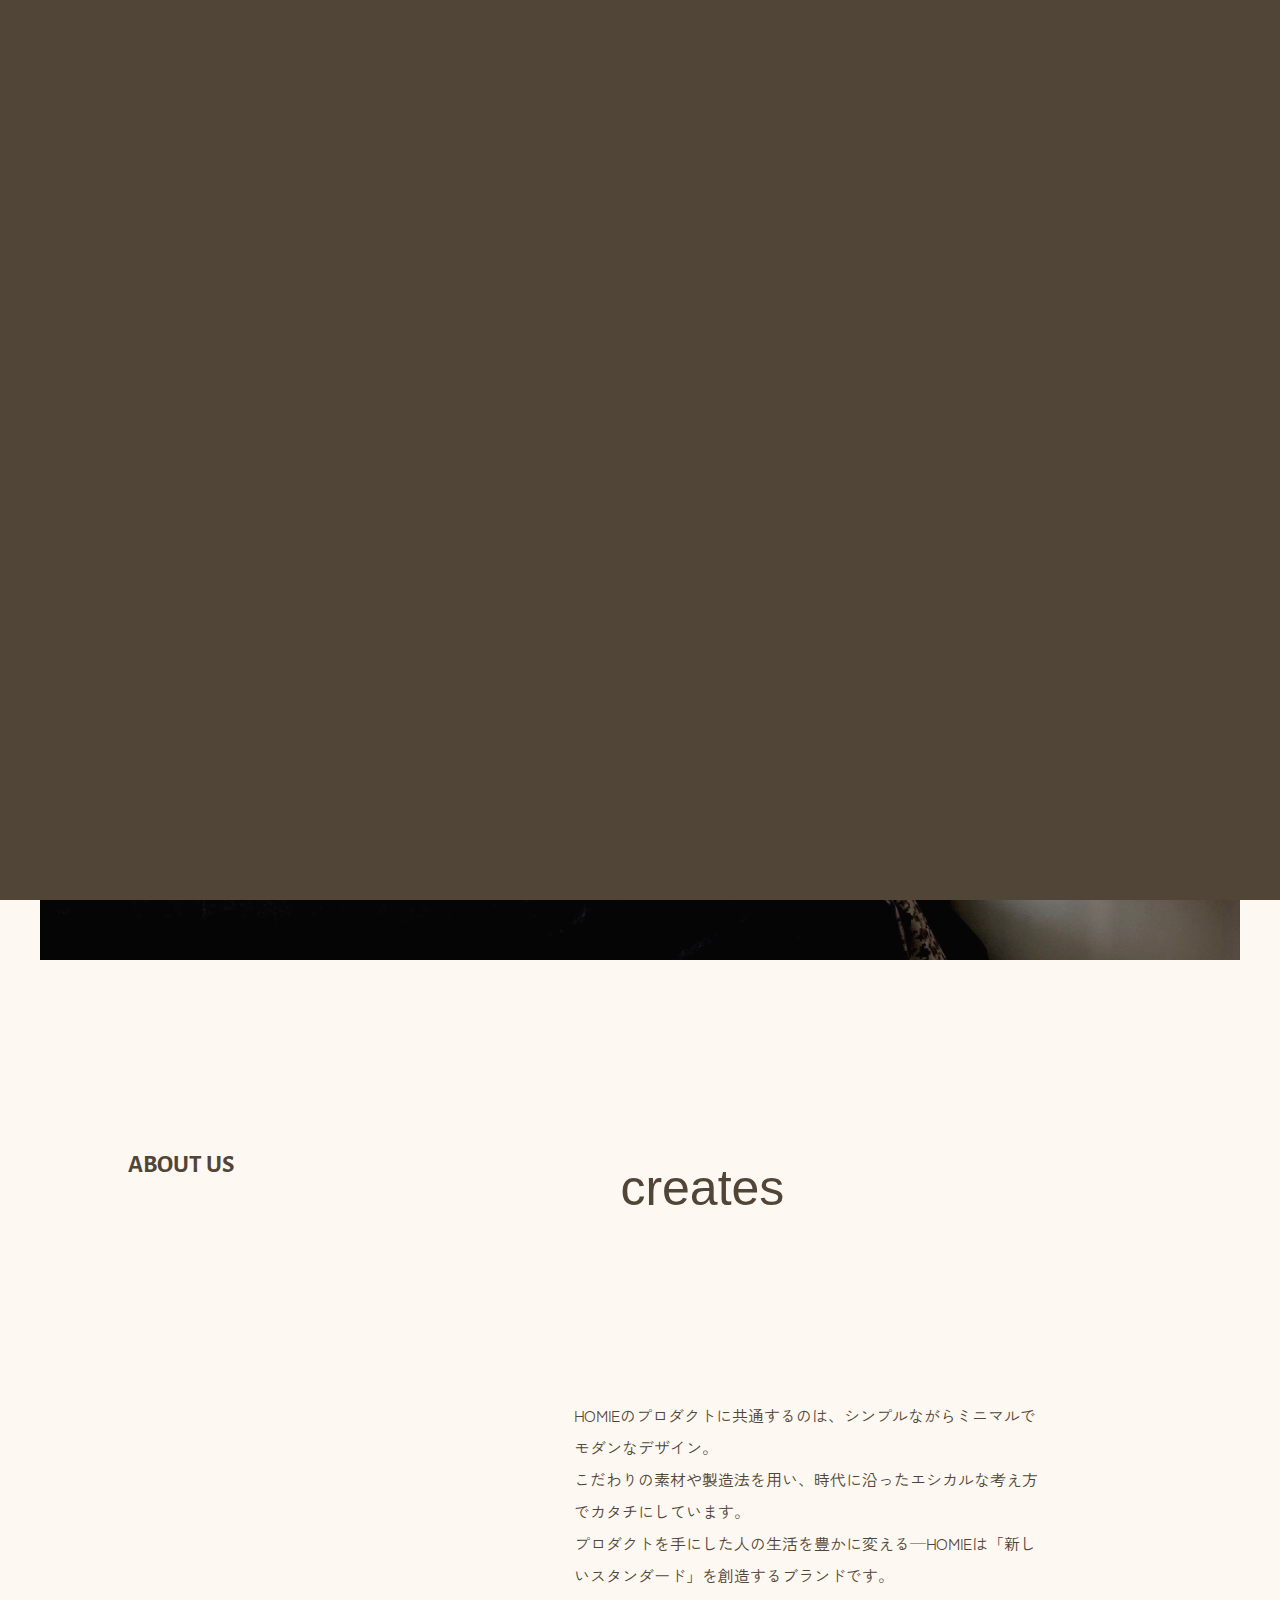
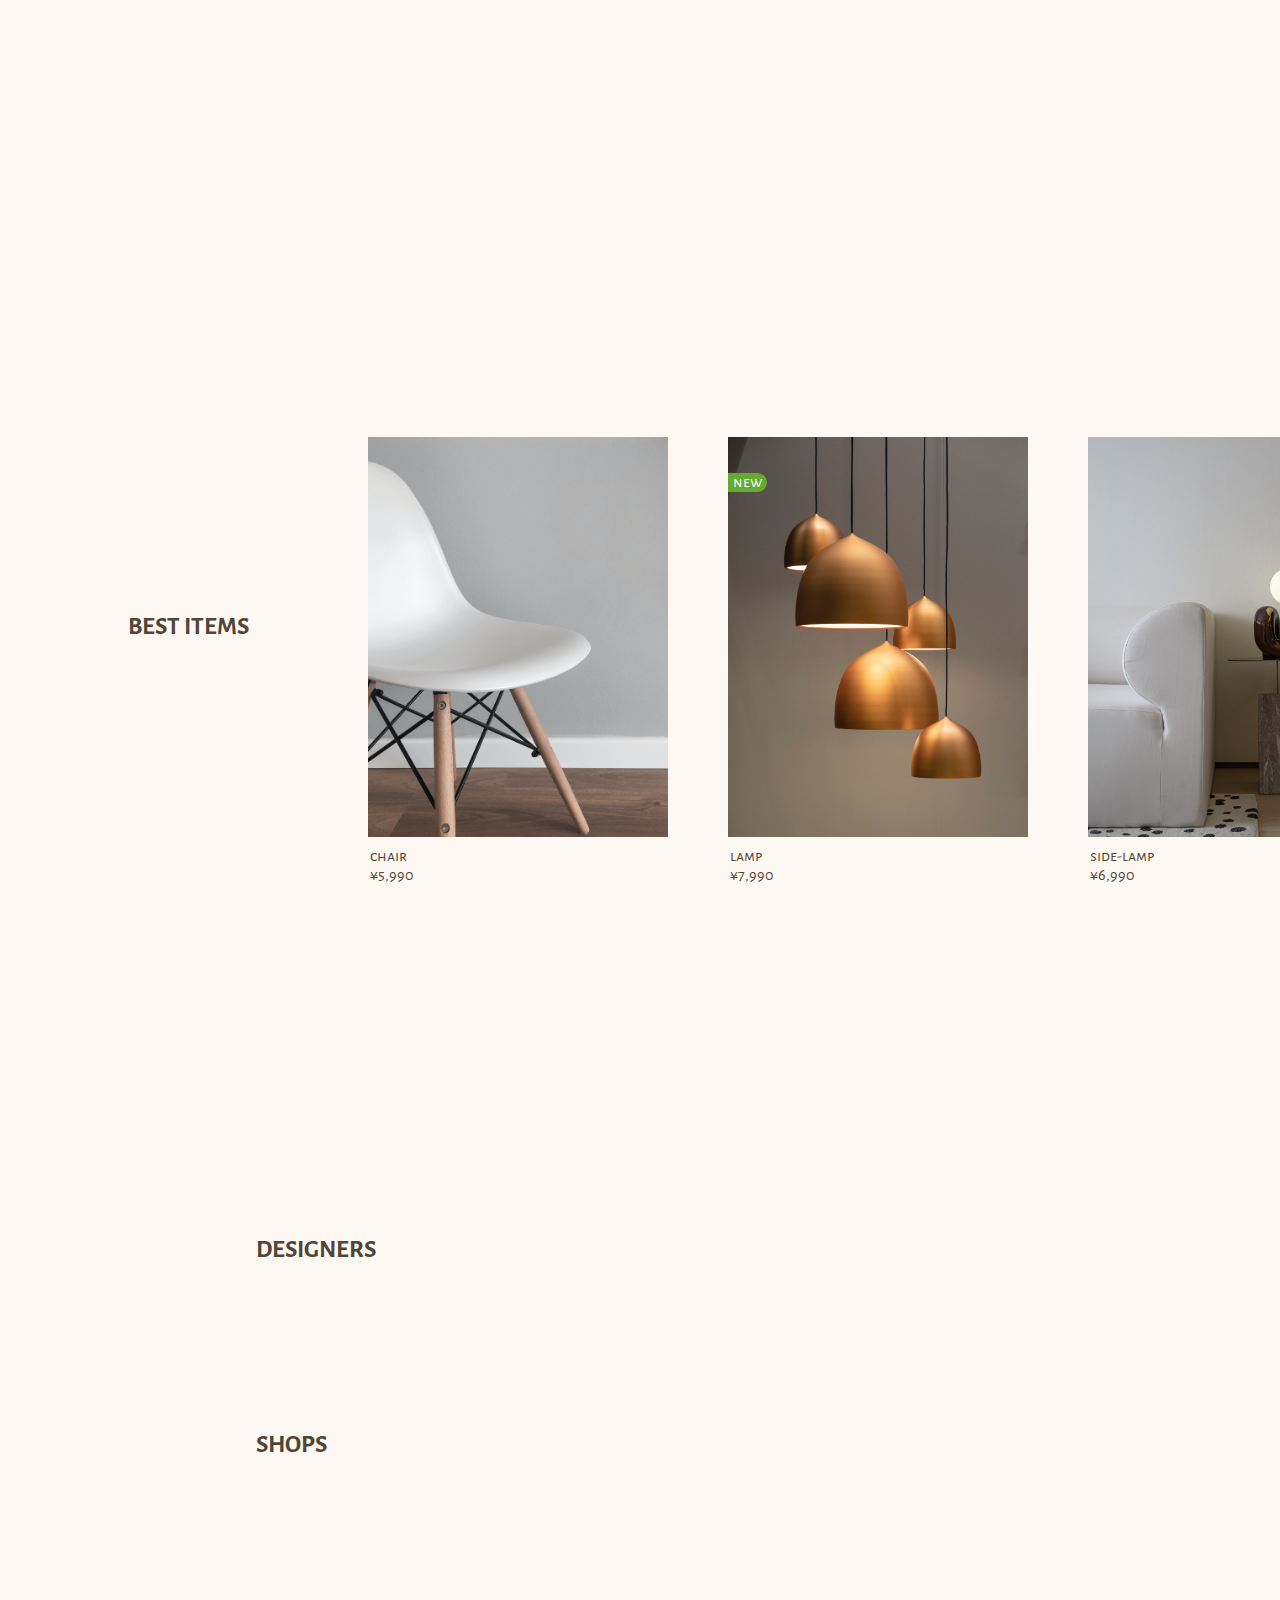
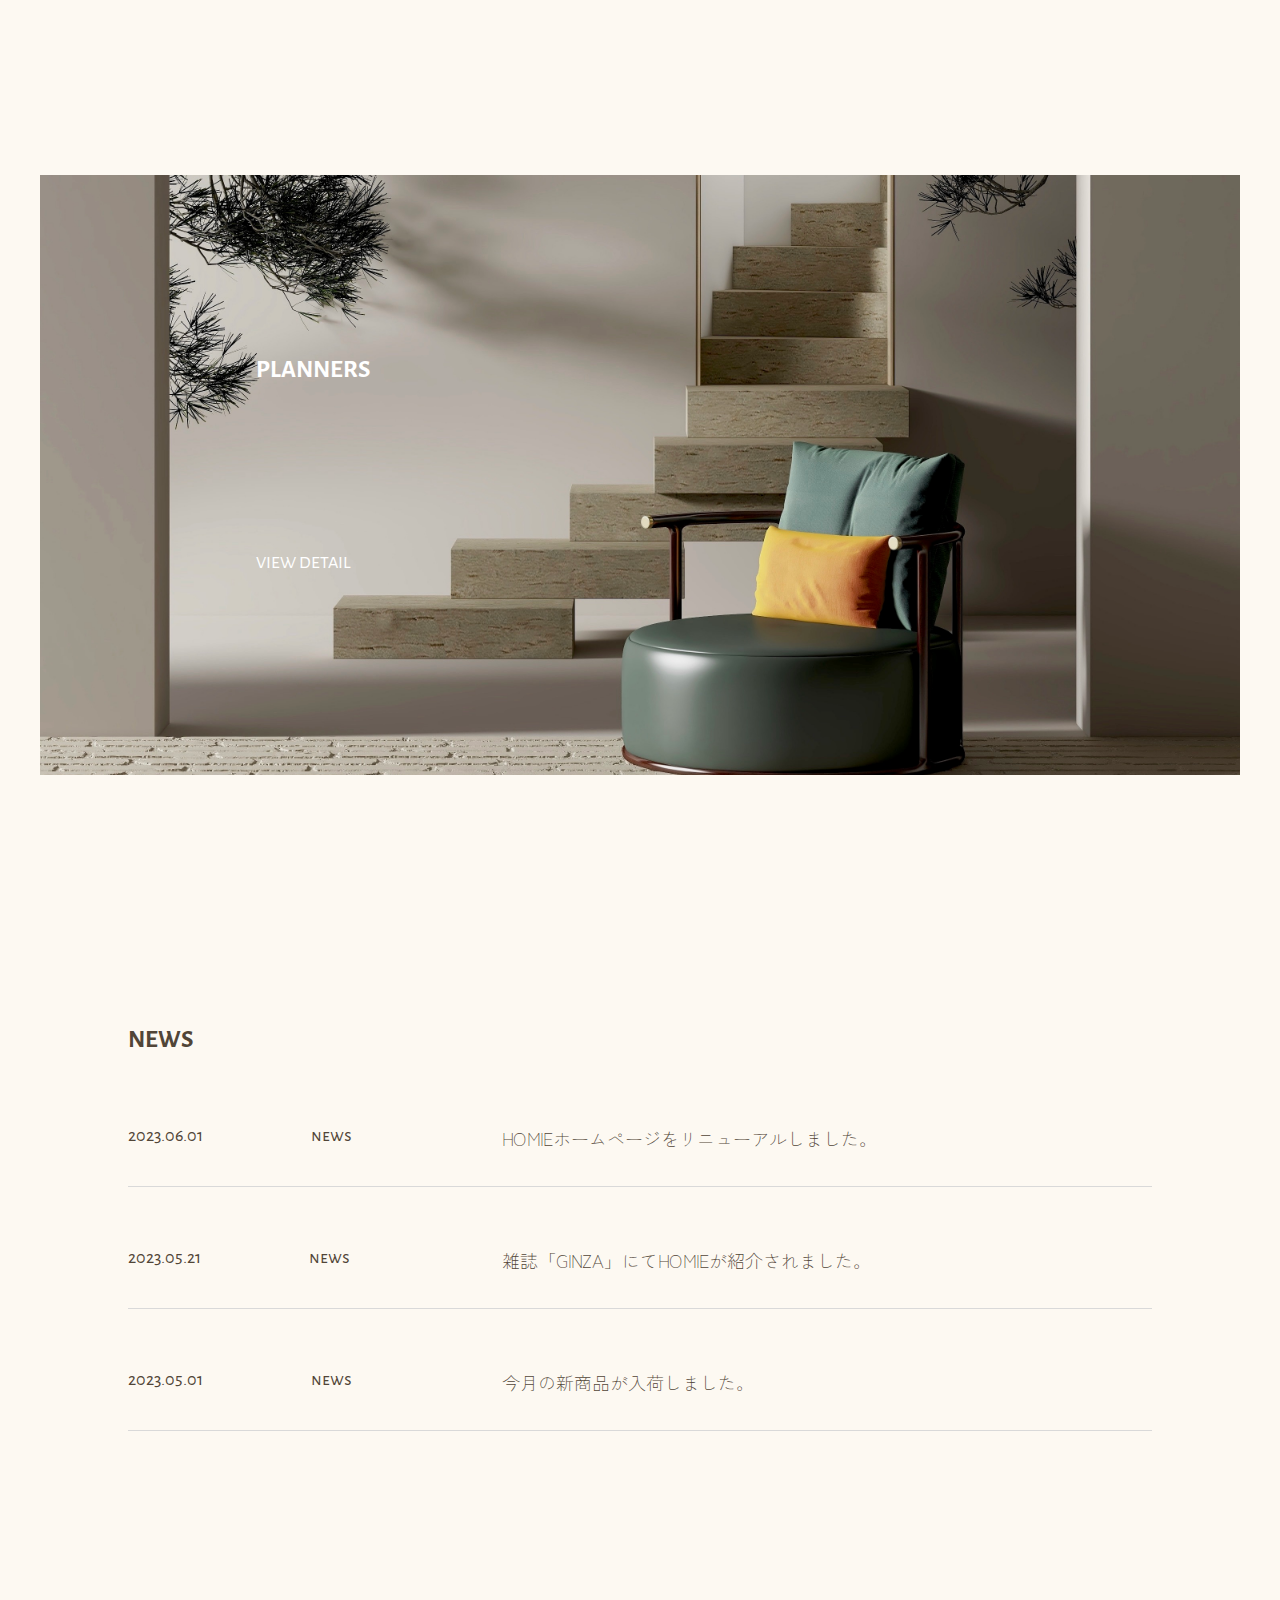
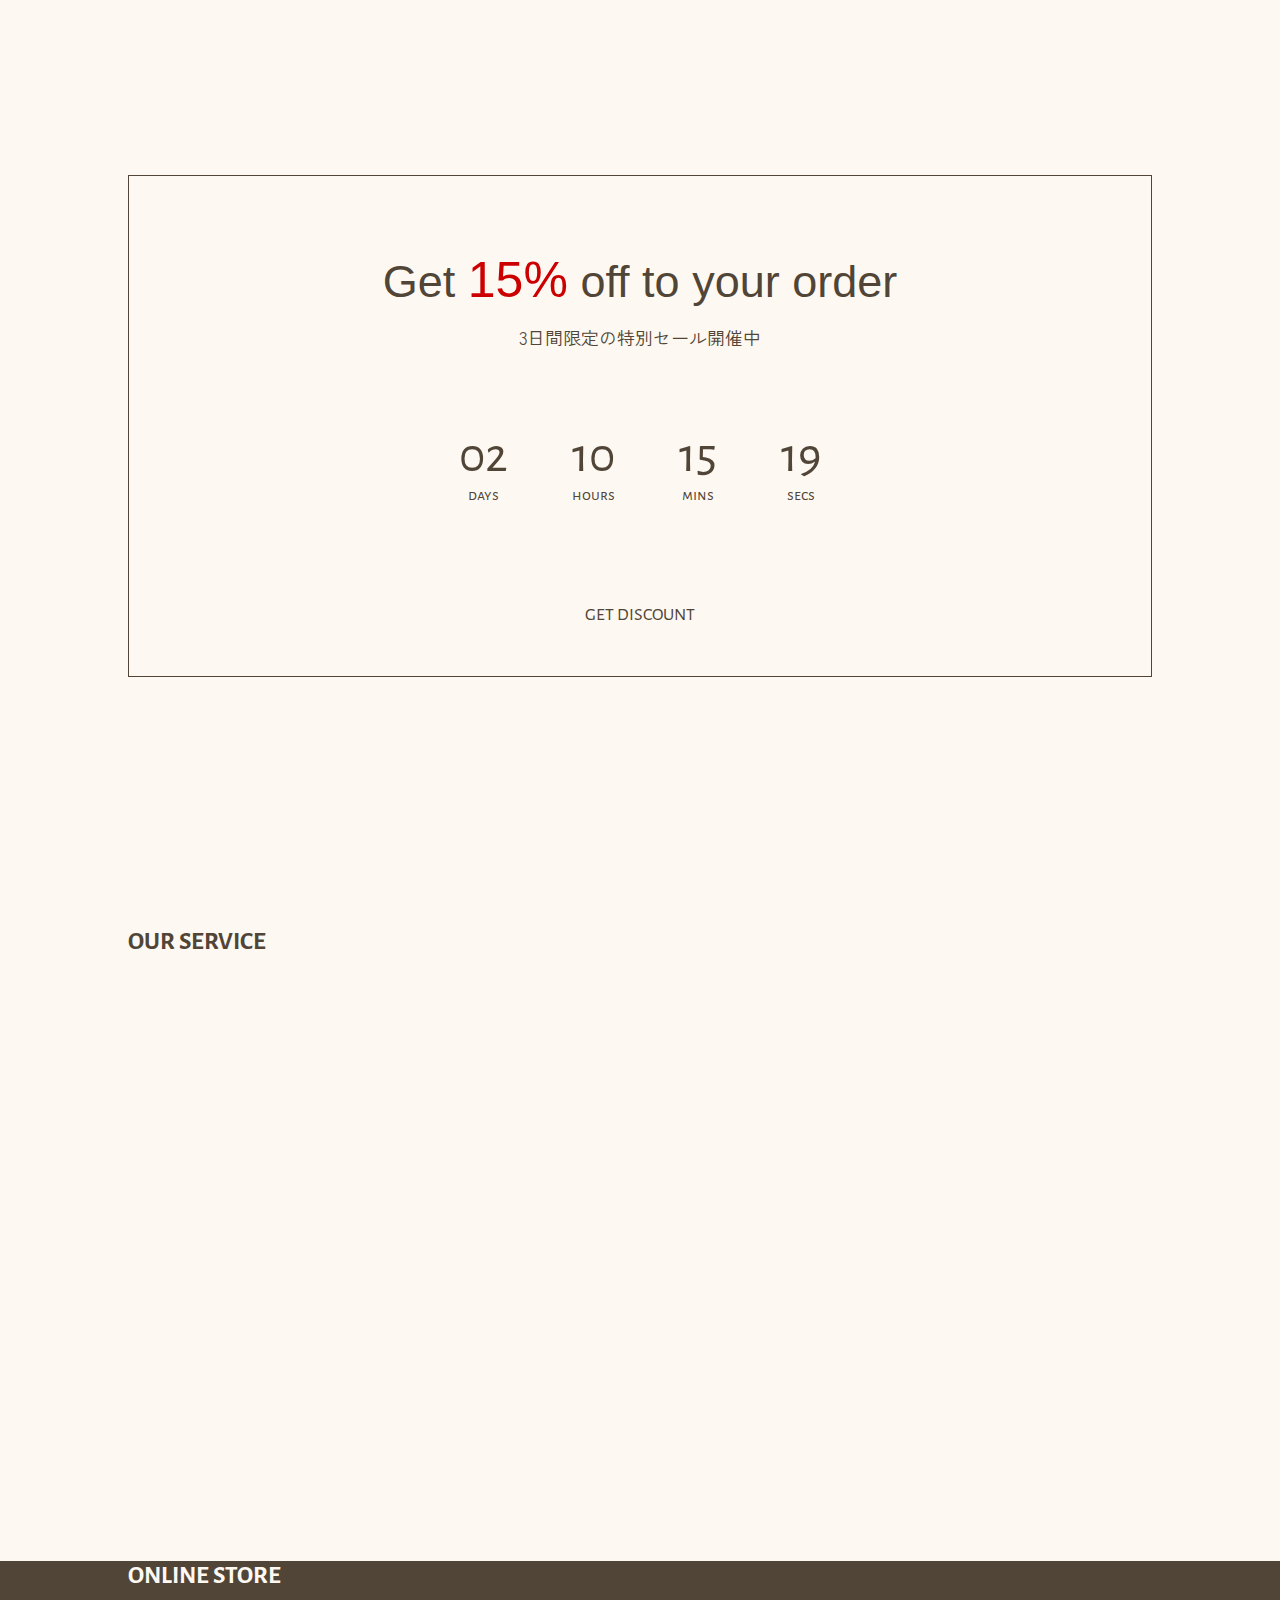
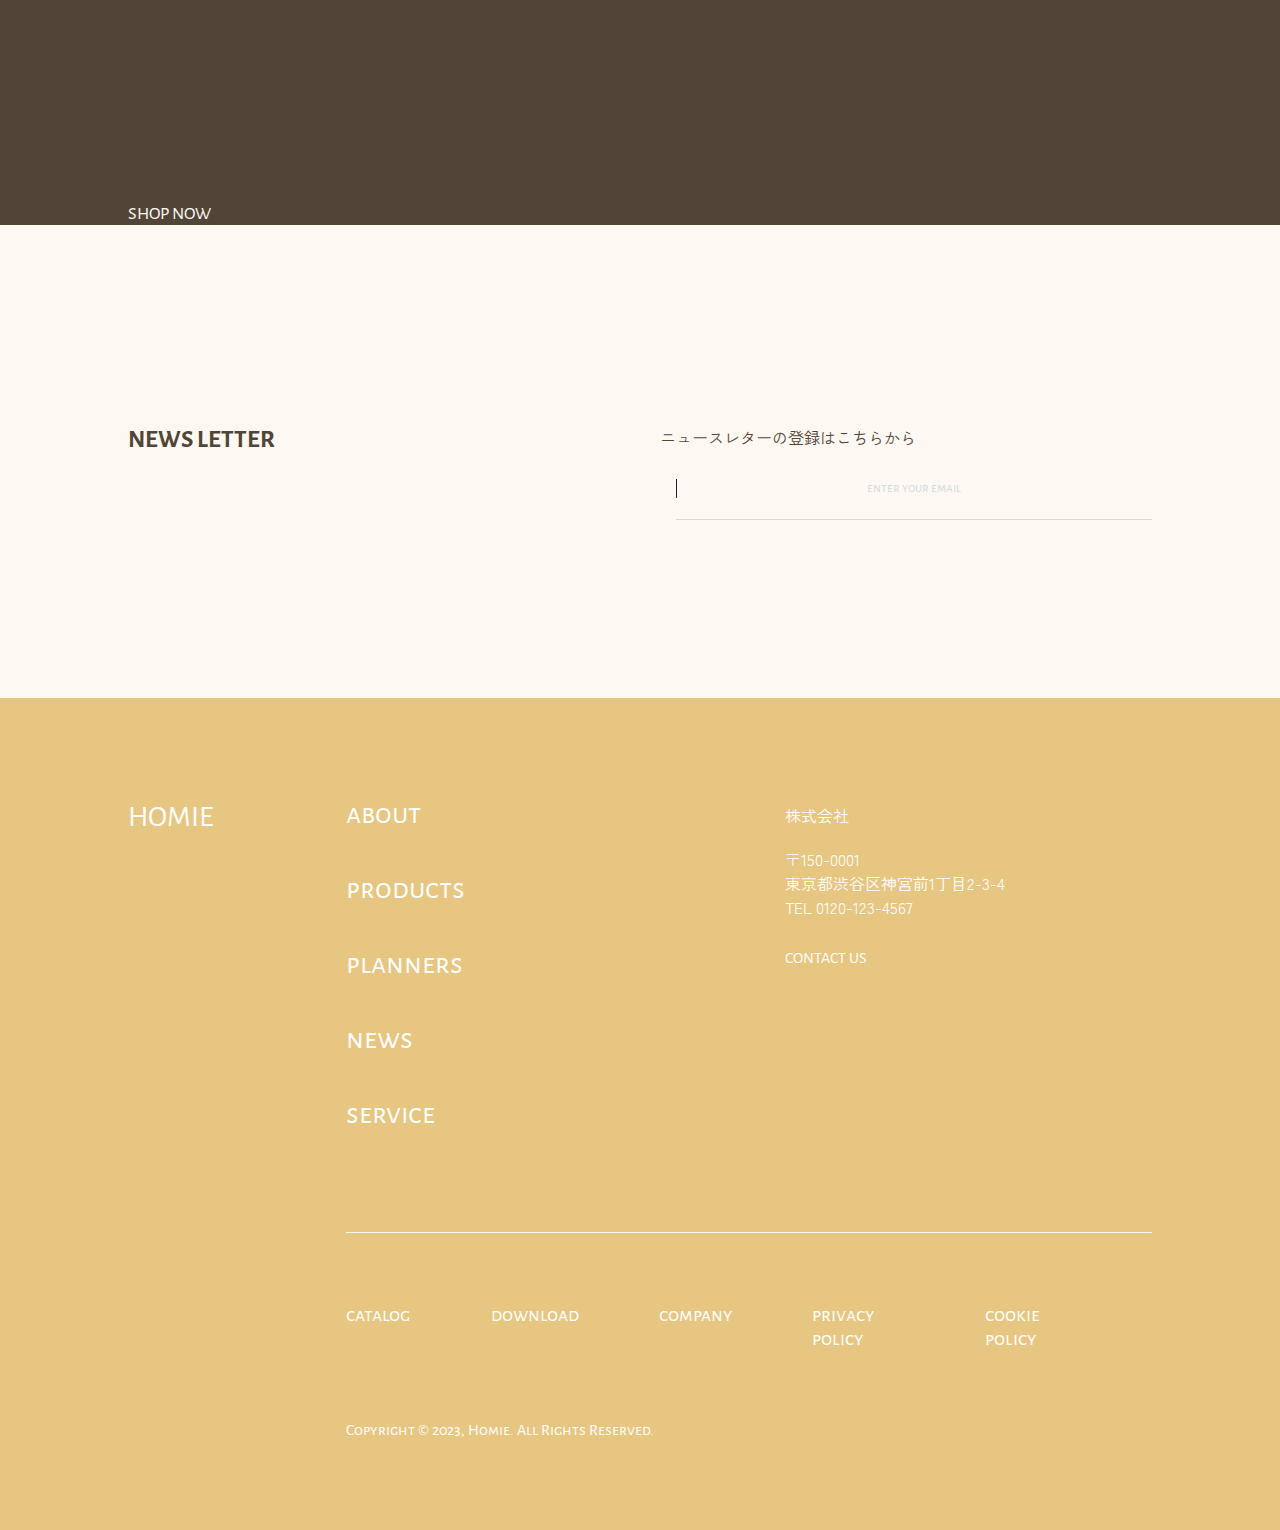
==== commit 97126070: "0620" ====
--- a/index.html
+++ b/index.html
@@ -14,7 +14,7 @@
         <header>
             <div class="logo">H</div>
             <nav>
-                <ul class="header_list">
+                <ul class="header_list fade_in_header">
                     <li><a href="#about">about</a></li>
                     <li><a href="#products">products</a></li>
                     <li><a href="#planners">planners</a></li>
@@ -22,12 +22,12 @@
                     <li><a href="#service">service</a></li>
                 </ul>
             </nav>
-            <div class="store_btn">
+            <div class="store_btn fade_in_header">
                 <span><a href="#store">shop</a></span>
             </div>
             <div class="hamburger">
                 <input type="checkbox" id="menu-btn-check">
-                <label for="menu-btn-check" class="menu_btn"><span></span></label>
+                <label for="menu-btn-check" class="menu_btn fade_in_header"><span></span></label>
                 <div class="menu_content">
                     <div class="menu_head">
                         <p><a href="#top">HOMIE</a></p>
@@ -65,8 +65,9 @@
                 <img src="./img/top.jpg" loading="lazy" alt="main_image">
             </div>
             <div class="top_title">
-                <h1>homie</h1>
-                <p>HOMIE <span class="ms_font fade_in_up">creates "new standard"<br>to enrich your everyday life.</span></p>
+                <h1 class="fade_in_main">homie
+                </h1>
+                <p class="fade_in_up">HOMIE <span class="ms_font">creates "new standard"<br>to enrich your everyday life.</span></p>
             </div>
         </section>
 
@@ -206,7 +207,9 @@
             <div class="head">
                 <h2>PLANNERS</h2>
                 <div class="sub_title ms_font fade_in_up">Design your Room</div>
-                <div class="sub_title_detail jp_font fade_in_up">あなたに最適のお部屋をご提案します</div>
+                <div class="sub_title_detail jp_font fade_in_up">
+                    専任アドバイザーが<br class="br_sp">あなたのお部屋づくりをお手伝いします
+                </div>
                 <div class="btn">
                     <p>VIEW DETAIL</p>
                     <div class="arrow fade_in_left">
@@ -308,9 +311,9 @@
             </div>
             <div class="container">
                 <div class="service_content">
-                    <span class="ms_font fade_in_up">Free Shipping</span>
+                    <span class="ms_font fade_in_up">Delivery Service</span>
                     <div class="btn">
-                        <p class="jp_font fade_in_up">全国どこでも送料無料</p>
+                        <p class="jp_font fade_in_up">配送＆受け取りサービス</p>
                         <div class="arrow fade_in_left">
                             <div class="arrow_bar">
                                 <div class="arrow_inner"></div>
@@ -334,7 +337,7 @@
                 <div class="service_content">
                     <span class="ms_font fade_in_up">Assembly Service</span>
                     <div class="btn">
-                        <p class="jp_font fade_in_up">組み立て代行サービス</p>
+                        <p class="jp_font fade_in_up">組み立てサービス</p>
                         <div class="arrow fade_in_left">
                             <div class="arrow_bar">
                                 <div class="arrow_inner"></div>
@@ -350,7 +353,9 @@
         <section class="store" id="store">
             <div class="head">
                 <h2>ONLINE STORE</h2>
-                <div class="sub_title ms_font fade_in_up">Click here <br class="br_pc fade_in_up">to Buy</div>
+                <div class="sub_title ms_font fade_in_up">
+                    Click here <br class="br_pc fade_in_up">to Buy
+                </div>
                 <div class="sub_title_detail jp_font fade_in_up">製品の購入はこちら</div>
                 <div class="btn">
                     <p>SHOP NOW</p>
--- a/style.css
+++ b/style.css
@@ -51,6 +51,7 @@
     margin-left: 0;
     font-size: 18px;
     position: relative;
+    cursor: pointer;
 }
 .arrow {
     position: absolute;
@@ -59,8 +60,6 @@
     height: 20px;
     right: 0;
     top: 0;
-    cursor: pointer;
-    /* flex-direction: column; */
     justify-content: center;
 }
 .arrow_bar {
@@ -69,7 +68,7 @@
 }
 .arrow_inner {
     height: 100%;
-    background-color: #484036;
+    background-color: #514537;
 }
 .arrow_head {
     position: absolute;
@@ -97,23 +96,54 @@
 .jp_font {
     font-family: 'Zen Kaku Gothic New', sans-serif;
 }
+.br_sp {
+    display: none;
+}
 
 /**
  * FOR JS
  */
-.fade_in_up {
+.fade_in_main, .fade_in_header {
     opacity: 0;
-    transition-duration: .8s;
+    transition-duration: 2s;
+}
+.fade_in_up, .fade_in_left {
+    opacity: 0;
+    transition-duration: 1s;
+}
+.fade_in_main {
+    transform: translate(0, 80px);
+}
+.fade_in_header, .fade_in_up {
     transform: translate(0, 40px);
 }
 .fade_in_left {
-    opacity: 0;
-    transition-duration: .8s;
     transform: translate(-50px, 0);
 }
 .scroll_in {
     opacity: 1;
     transform: translate(0, 0);
+}
+
+.fade-in-overlay {
+    position: fixed;
+    top: 0;
+    left: 0;
+    width: 100%;
+    height: 100%;
+    background-color: #514537;
+    z-index: 9999;
+    animation: slide-out 2s forwards;
+}  
+@keyframes slide-out {
+    0% {
+      opacity: 1;
+      transform: translateY(0);
+    }
+    100% {
+      opacity: 0;
+      transform: translateY(-100%);
+    }
 }
 
 /**
@@ -138,7 +168,7 @@
     position: absolute;
     top: 1.5em;
     font-family: Quicksand;
-    background: #F1D687;
+    background: #E7C681;
     width: 1.5em;
     color: white;
     font-weight: bold;
@@ -158,9 +188,10 @@
 }
 .header_list li a, .menu a {
     padding-bottom: 10px;
+    transition: color 0.3s ease;
 }
 .header_list li a:hover, .menu a:hover {
-    color: #F1D687;
+    color: #E7C681;
     border-bottom: 1px solid;
 }
 .store_btn {
@@ -187,7 +218,7 @@
     content: '';
     height: 2px;
     width: 30px;
-    background-color: #484036;
+    background-color: #514537;
     position: absolute;
 }
 .menu_btn span:before {
@@ -218,7 +249,7 @@
     position: fixed;
     top: 0;
     left: 100%;
-    background-color: #888884;
+    background-color: #514537;
     transition: all 0.5s;
     padding: 7vw 10%;
     color: white;
@@ -244,8 +275,8 @@
     margin-top: -10px;
     padding: 0;
 }
-.menu_body li a:hover {
-    color: #F1D687;
+.menu_body li a:hover, .menu_bottom li:hover {
+    color: #E7C681;
 }
 .menu_body p {
     padding-left: 35vw;
@@ -460,6 +491,11 @@
 .news_inner {
     display: flex;
     position: relative;
+    cursor: pointer;
+    transition: color 0.3s ease;
+}
+.news_inner:hover {
+    opacity: .6;
 }
 .news_head {
     width: 18vw;
@@ -540,9 +576,6 @@
     margin-bottom: 15px;
     font-weight: lighter;
 }
-.br_sp {
-    display: none;
-}
 .discount_detail {
     font-size: 18px;
 }
@@ -607,7 +640,7 @@
 }
 .store {
     display: flex;
-    background-color: #514537;#
+    background-color: #514537;
 }
 .store .head {
     margin: auto 0 auto 10%;
@@ -696,10 +729,12 @@
 }
 .footer_body li a {
     padding-bottom: 10px;
+    transition: color 0.3s ease;
 }
 .footer_body li a:hover {
-    color: #F1D687;
+    color: #514537;
     border-bottom: 1px solid;
+    transition: border-bottom 0.3s ease;
 }
 .footer_address {
     padding-left: 25vw;
@@ -722,6 +757,10 @@
 .footer_bottom li {
     margin-right: 4em;
     cursor: pointer;
+    transition: color 0.3s ease;
+}
+.footer_bottom li:hover {
+    color: #514537;
 }
 .copyright {
     padding-top: 50px;
--- a/style_sp.css
+++ b/style_sp.css
@@ -49,6 +49,34 @@
     .menu_btn {
         top: 0.8em;
     }
+    .menu_content {
+        display: block;
+    }
+    .menu_head {
+        font-size: 23px;
+    }
+    .menu_body {
+        display: block;
+        font-size: 30px;
+    }
+    .menu_body p {
+        padding: 0;
+    }
+    .menu_body ul {
+        margin-top: 50px;
+    }
+    .menu_bottom {
+        margin-top: 80px;
+        width: 100%;
+    }
+    .menu_bottom ul {
+        font-size: 14px;
+        display: flex;
+        flex-wrap: wrap;
+    }
+    .menu_bottom li {
+        margin-right: 1.5em;
+    }
 
     /**
     * 1.TOP
@@ -146,6 +174,9 @@
     .designer, .shops {
         display: block;
     }
+    .designer .arrow_bar, .shops .arrow_bar {
+        width: 5rem;
+    }
     .shops {
         margin-top: -50px;
     }
@@ -159,6 +190,8 @@
     .planners .head {
         color: #514537;
         z-index: 99;
+        top: 15%;
+        left: 10%;
     }
     .planners_bg {
         position: relative;
@@ -179,9 +212,11 @@
     .planners .arrow {
         right: 50px;
     }
-    .planners .head {
-        top: 20%;
-        left: 10%;
+    .planners .arrow_bar {
+        width: 5rem;
+    }
+    .planners .arrow_inner {
+        background-color: #514537;
     }
 
     /**
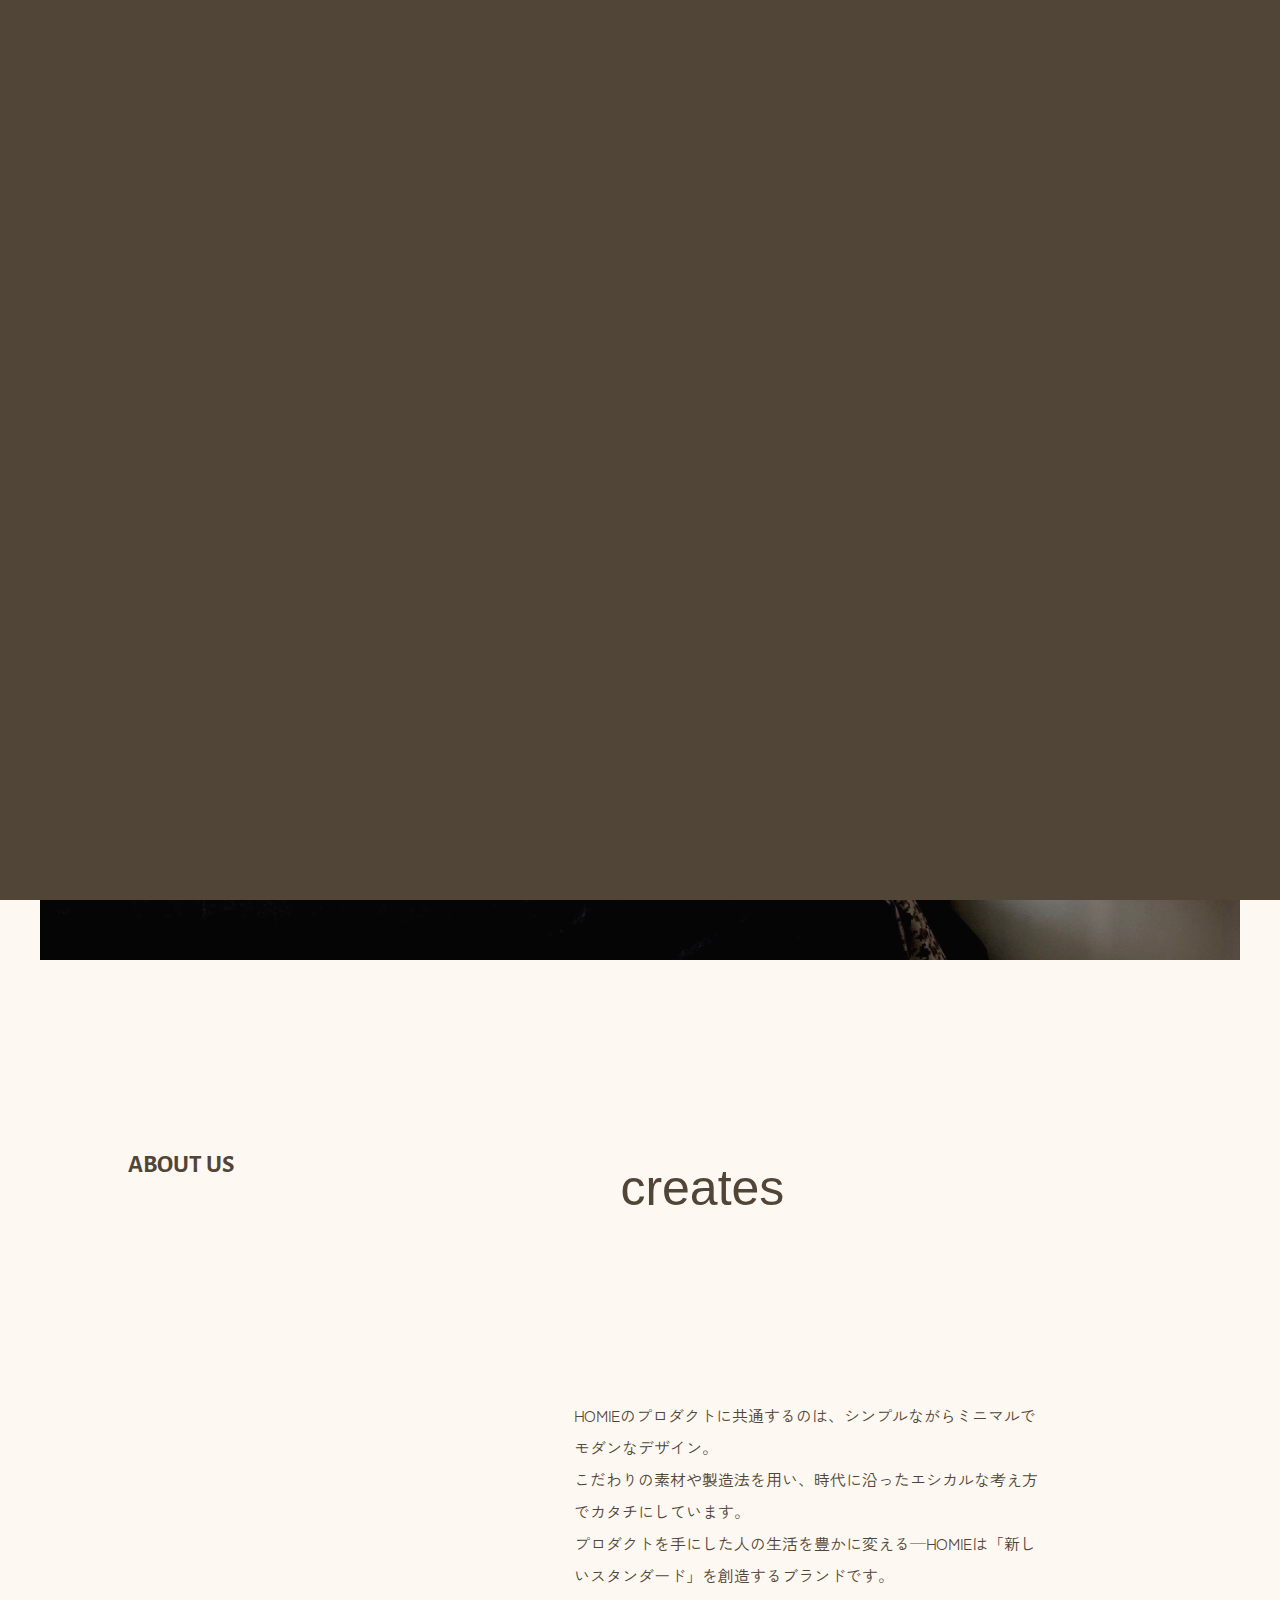
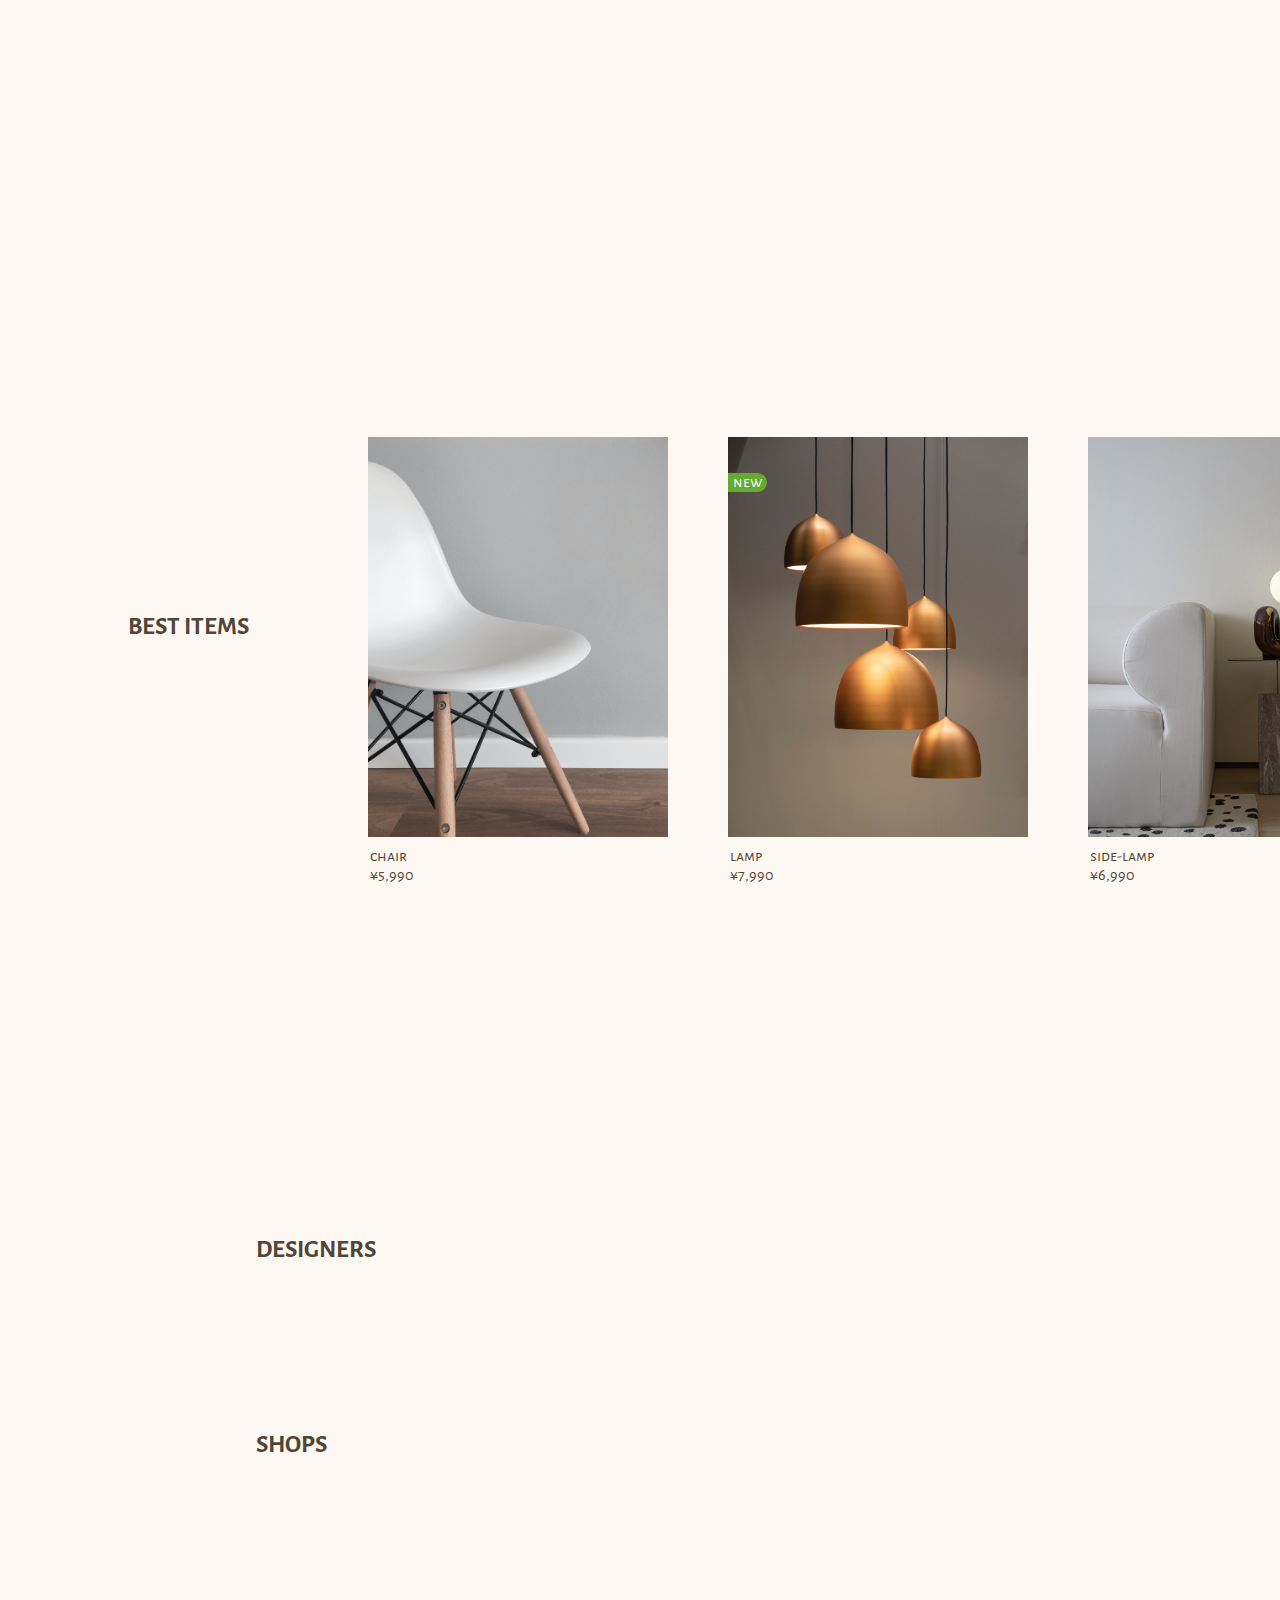
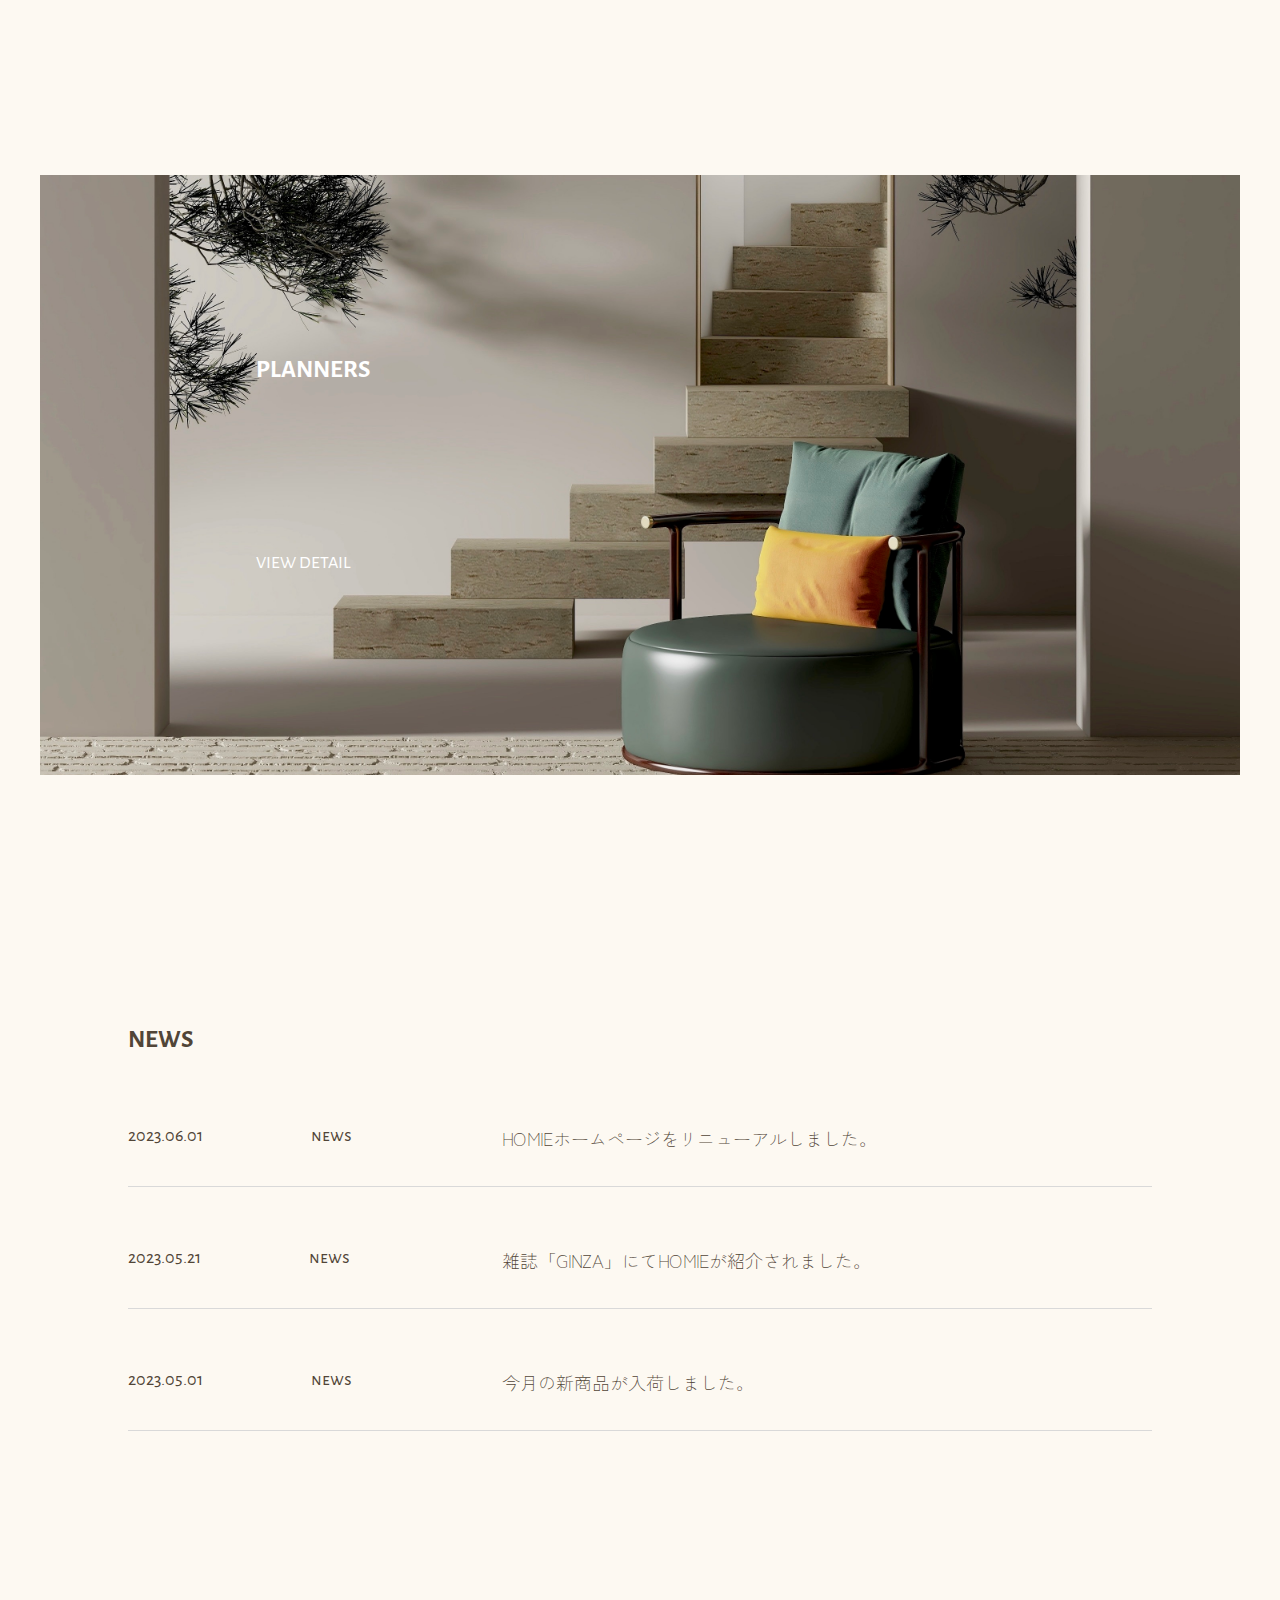
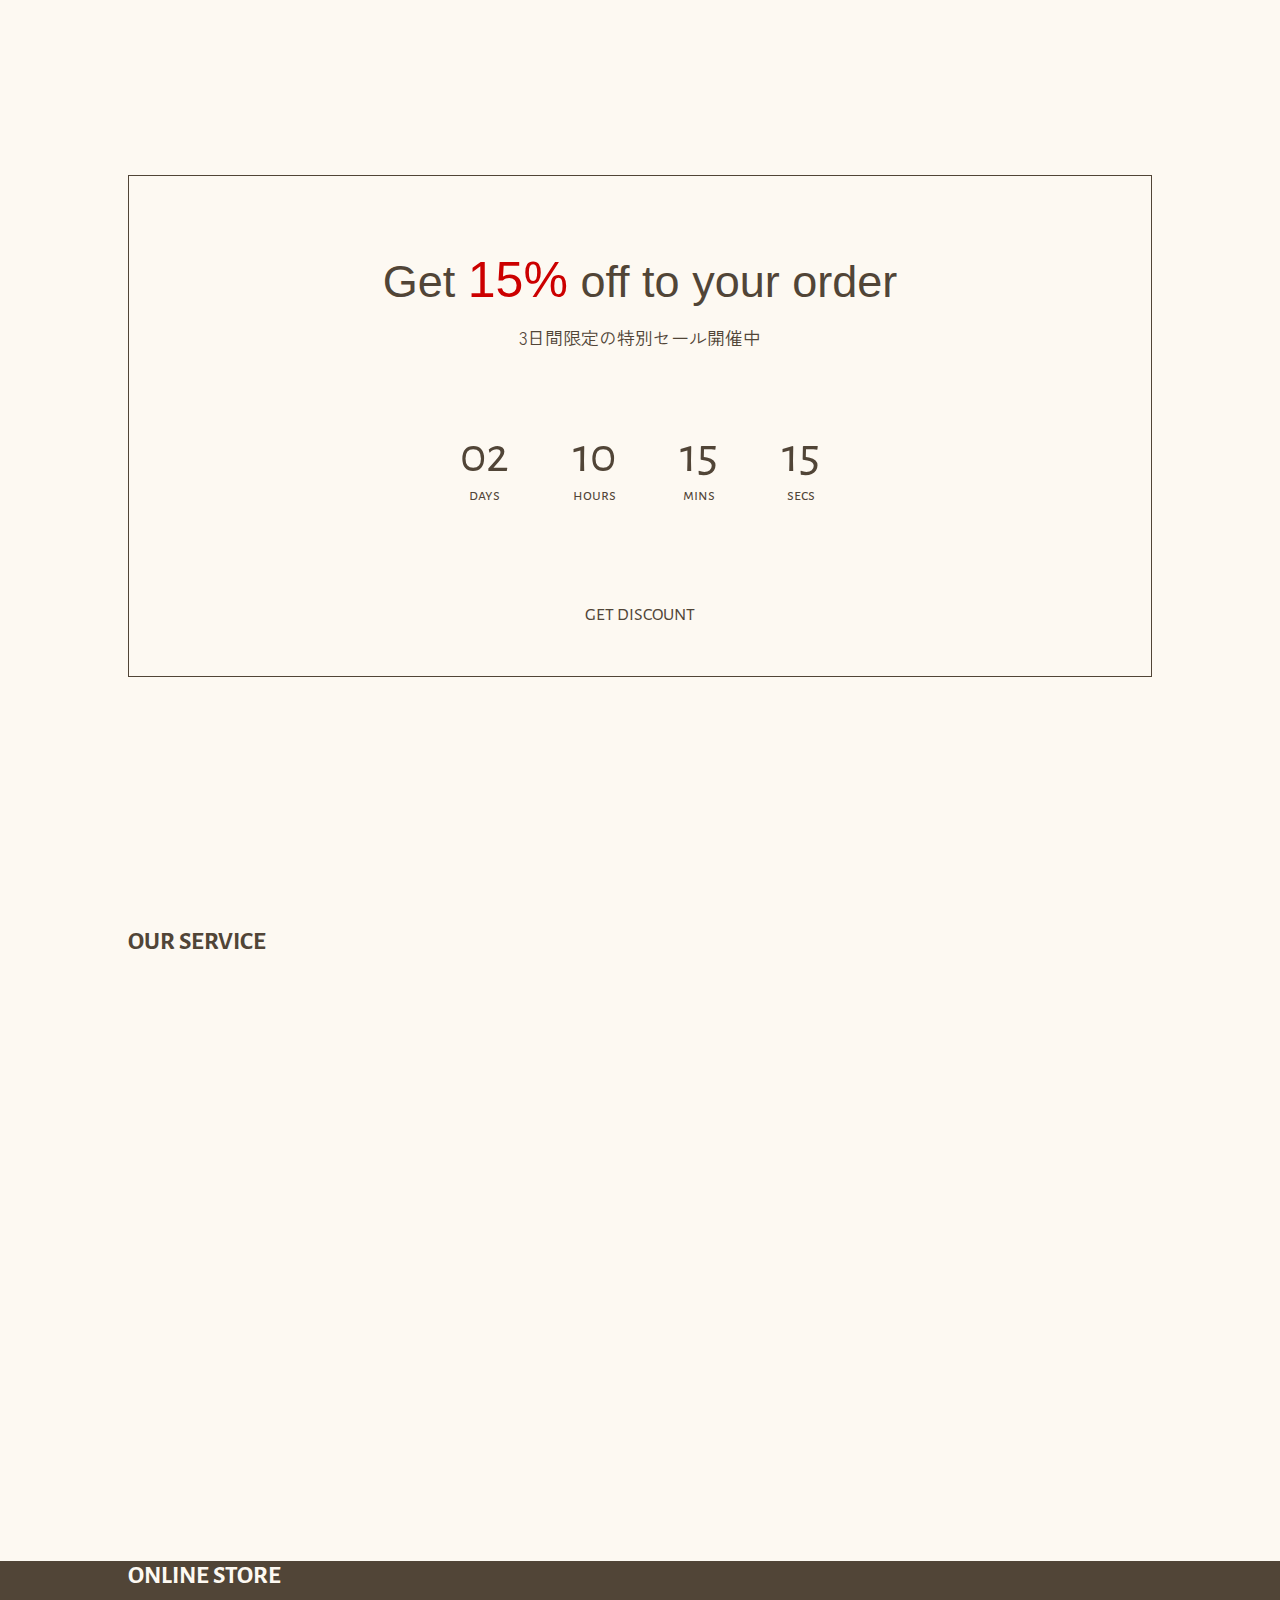
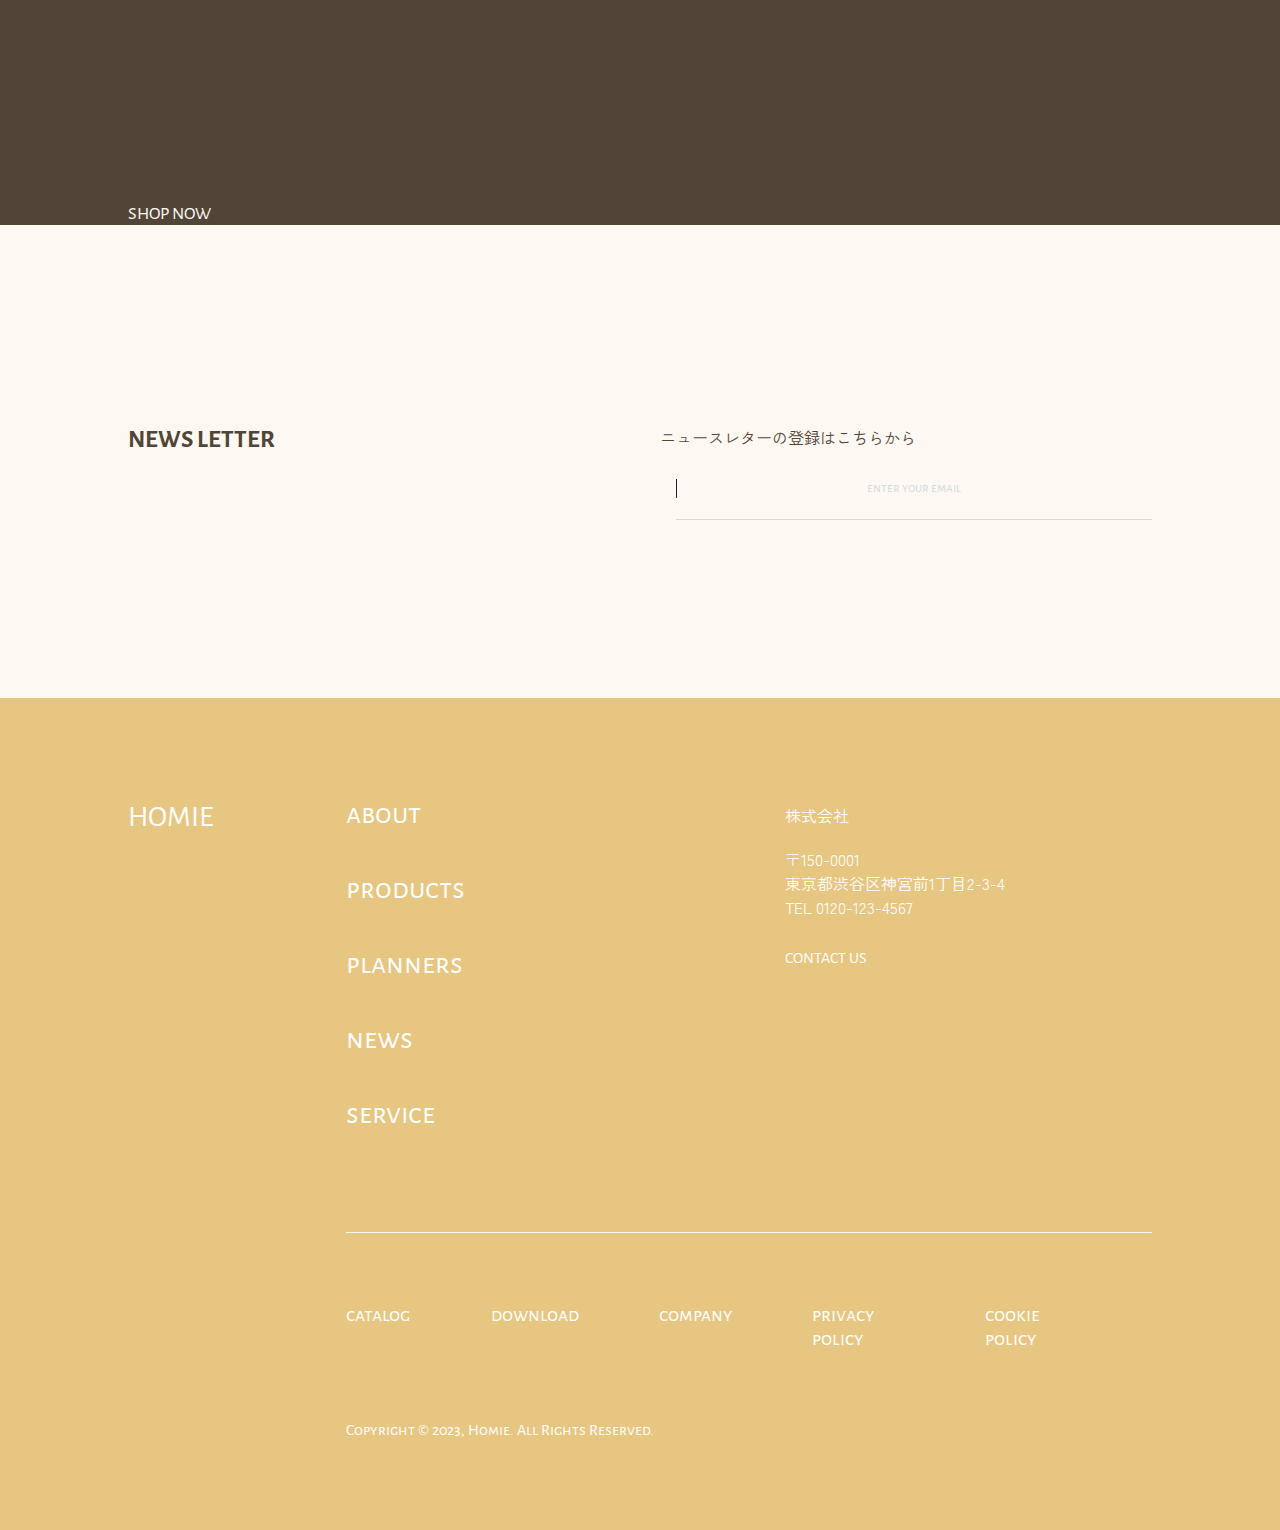
==== commit 7a8df22b: "1104" ====
--- a/index.html
+++ b/index.html
@@ -11,20 +11,32 @@
         <script src="https://kit.fontawesome.com/376c75aa1e.js" crossorigin="anonymous"></script>
     </head>
     <body>
+        <!-- ヘッダー -->
         <header>
             <div class="logo">H</div>
             <nav>
                 <ul class="header_list fade_in_header">
-                    <li><a href="#about">about</a></li>
-                    <li><a href="#products">products</a></li>
-                    <li><a href="#planners">planners</a></li>
-                    <li><a href="#news">news</a></li>
-                    <li><a href="#service">service</a></li>
+                    <li>
+                        <a href="#about">about</a>
+                    </li>
+                    <li>
+                        <a href="#products">products</a>
+                    </li>
+                    <li>
+                        <a href="#planners">planners</a>
+                    </li>
+                    <li>
+                        <a href="#news">news</a>
+                    </li>
+                    <li>
+                        <a href="#service">service</a>
+                    </li>
                 </ul>
             </nav>
             <div class="store_btn fade_in_header">
                 <span><a href="#store">shop</a></span>
             </div>
+            <!-- ハンバーガーメニュー　 -->
             <div class="hamburger">
                 <input type="checkbox" id="menu-btn-check">
                 <label for="menu-btn-check" class="menu_btn fade_in_header"><span></span></label>
--- a/style.css
+++ b/style.css
@@ -1,768 +1,911 @@
 @charset "UTF-8";
-
 /**
  * 共通部分
  */
 html {
-    font-size: 62.5%;
-    background-color: #fdf9f2;
-}
+  font-size: 62.5%;
+  background-color: #fdf9f2;
+}
+
 body {
-    font-family: 'Alegreya Sans SC', sans-serif;
-    margin: 0;
-    color: #514537;
-}
-body::-webkit-scrollbar {
-    display: none;
-}
+  font-family: "Alegreya Sans SC", sans-serif;
+  margin: 0;
+  color: #514537;
+}
+body ::-webkit-scrollbar {
+  display: none;
+}
+
 a {
-    text-decoration: none;
-    cursor: default;
-    color: inherit;
-}
-a:hover {
-    text-decoration: none;
-    cursor: pointer;
-    color: inherit;
-}
+  text-decoration: none;
+  color: inherit;
+}
+a :hover {
+  text-decoration: none;
+  cursor: pointer;
+  color: inherit;
+}
+
 .wrapper {
-    margin: 250px 10%;
-}
+  margin: 250px 10%;
+}
+
 p {
-    margin: 0;
-}
+  margin: 0;
+}
+
 h2 {
-    font-size: 25px;
-    width: 18vw;
-    margin: 0;
-}
+  font-size: 25px;
+  width: 18vw;
+  margin: 0;
+}
+
 h3 {
-    font-family:'メイリオ','ヒラギノ角ゴ Pro W3','ＭＳ Ｐゴシック',sans-serif;
-    font-weight: 100;
-    font-size: 45px;
-    margin: 0;
-}
+  font-family: "メイリオ", "ヒラギノ角ゴ Pro W3", "ＭＳ Ｐゴシック", sans-serif;
+  font-weight: 100;
+  font-size: 45px;
+  margin: 0;
+}
+
 .container {
-    width: calc(100% - 18vw);
-}
+  width: calc(100% - 18vw);
+}
+
 .btn {
-    display: flex;
-    margin-top: 1.5em;
-    margin-left: 0;
-    font-size: 18px;
-    position: relative;
-    cursor: pointer;
-}
+  display: flex;
+  margin-top: 1.5em;
+  margin-left: 0;
+  font-size: 18px;
+  position: relative;
+  cursor: pointer;
+}
+
 .arrow {
-    position: absolute;
-    display: flex;
-    align-items: center;
-    height: 20px;
-    right: 0;
-    top: 0;
-    justify-content: center;
-}
+  position: absolute;
+  display: flex;
+  align-items: center;
+  height: 20px;
+  right: 0;
+  top: 0;
+  justify-content: center;
+}
+
 .arrow_bar {
-    width: 16rem;
-    height: 1px;
-}
+  width: 16rem;
+  height: 1px;
+}
+
 .arrow_inner {
-    height: 100%;
-    background-color: #514537;
-}
+  height: 100%;
+  background-color: #514537;
+}
+
 .arrow_head {
-    position: absolute;
-    right: -3px;
-    font-size: 13px;
-}
+  position: absolute;
+  right: -3px;
+  font-size: 13px;
+}
+
 .sub_title {
-    font-size: 4em;
-    margin: 0.7em 0 0.5em;
-}
+  font-size: 4em;
+  margin: 0.7em 0 0.5em;
+}
+
 .sub_title_detail {
-    font-size: 1.5em;
-    padding-bottom: 1.7em;
-}
+  font-size: 1.5em;
+  padding-bottom: 1.7em;
+}
+
 #footer {
-    height: 150px;
-}
+  height: 150px;
+}
+
 ul {
-    list-style: none;
-    padding: 0;
-}
+  list-style: none;
+  padding: 0;
+}
+
 .ms_font {
-    font-family:'メイリオ','ヒラギノ角ゴ Pro W3','ＭＳ Ｐゴシック',sans-serif;
-}
+  font-family: "メイリオ", "ヒラギノ角ゴ Pro W3", "ＭＳ Ｐゴシック", sans-serif;
+}
+
 .jp_font {
-    font-family: 'Zen Kaku Gothic New', sans-serif;
-}
+  font-family: "Zen Kaku Gothic New", sans-serif;
+}
+
 .br_sp {
-    display: none;
-}
-
-/**
- * FOR JS
+  display: none;
+}
+
+/**
+ * JS用クラス
  */
 .fade_in_main, .fade_in_header {
+  opacity: 0;
+  transition-duration: 2s;
+}
+
+.fade_in_up, .fade_in_left {
+  opacity: 0;
+  transition-duration: 1s;
+}
+
+.fade_in_main {
+  transform: translate(0, 80px);
+}
+
+.fade_in_header, .fade_in_up {
+  transform: translate(0, 40px);
+}
+
+.fade_in_left {
+  transform: translate(-50px, 0);
+}
+
+.scroll_in {
+  opacity: 1;
+  transform: translate(0, 0);
+}
+
+.fade-in-overlay {
+  position: fixed;
+  top: 0;
+  left: 0;
+  width: 100%;
+  height: 100%;
+  background-color: #514537;
+  z-index: 9999;
+  animation: slide-out 2s forwards;
+}
+
+@keyframes slide-out {
+  0% {
+    opacity: 1;
+    transform: translateY(0);
+  }
+  100% {
     opacity: 0;
-    transition-duration: 2s;
-}
-.fade_in_up, .fade_in_left {
-    opacity: 0;
-    transition-duration: 1s;
-}
-.fade_in_main {
-    transform: translate(0, 80px);
-}
-.fade_in_header, .fade_in_up {
-    transform: translate(0, 40px);
-}
-.fade_in_left {
-    transform: translate(-50px, 0);
-}
-.scroll_in {
-    opacity: 1;
-    transform: translate(0, 0);
-}
-
-.fade-in-overlay {
-    position: fixed;
-    top: 0;
-    left: 0;
-    width: 100%;
-    height: 100%;
-    background-color: #514537;
-    z-index: 9999;
-    animation: slide-out 2s forwards;
-}  
-@keyframes slide-out {
-    0% {
-      opacity: 1;
-      transform: translateY(0);
-    }
-    100% {
-      opacity: 0;
-      transform: translateY(-100%);
-    }
-}
-
+    transform: translateY(-100%);
+  }
+}
 /**
  * HEADER
  */
 header {
-    font-size: 20px;
-    line-height: 3;
-    position: fixed;
-    z-index: 99;
-    background-color: #fdf9f2;
-    width: 100%;
-    top: 0;
-    transition: top 0.8s ease-in-out;
-}
+  font-size: 20px;
+  line-height: 3;
+  position: fixed;
+  z-index: 99;
+  background-color: #fdf9f2;
+  width: 100%;
+  top: 0;
+  transition: top 0.8s ease-in-out;
+}
+
 .unfixed {
-    position: fixed !important;
-    top: -100%;
-    transition: top 0.8s ease-in-out;
-}
+  position: fixed !important;
+  top: -100%;
+  transition: top 0.8s ease-in-out;
+}
+
 .logo {
-    position: absolute;
-    top: 1.5em;
-    font-family: Quicksand;
-    background: #E7C681;
-    width: 1.5em;
-    color: white;
-    font-weight: bold;
-    text-align: center;
-    font-size: 2em;
-    cursor: pointer;
-    line-height: 1.5;
-    margin-left: 1em;
-}
+  position: absolute;
+  top: 1.5em;
+  font-family: Quicksand;
+  background: #E7C681;
+  width: 1.5em;
+  color: white;
+  font-weight: bold;
+  text-align: center;
+  font-size: 2em;
+  cursor: pointer;
+  line-height: 1.5;
+  margin-left: 1em;
+}
+
 .header_list {
-    display: flex;
-    justify-content: center;
-}
+  display: flex;
+  justify-content: center;
+}
+
 .header_list li {
-    margin: 0 2rem;
-    text-align: center;
-}
+  margin: 0 2rem;
+  text-align: center;
+}
+
 .header_list li a, .menu a {
-    padding-bottom: 10px;
-    transition: color 0.3s ease;
-}
+  padding-bottom: 10px;
+  transition: color 0.3s ease;
+}
+
 .header_list li a:hover, .menu a:hover {
-    color: #E7C681;
-    border-bottom: 1px solid;
-}
+  color: #E7C681;
+  border-bottom: 1px solid;
+}
+
 .store_btn {
-    position: absolute;
-    right: 5em;
-    top: 1em;
-}
+  position: absolute;
+  right: 5em;
+  top: 1em;
+}
+
 /**
  * HAMBURGER MENU
  */
 .menu_btn {
-    position: absolute;
-    top: 1.5em;
-    right: 2em;
-    height: 30px;
-    width: 30px;
-    z-index: 90;
-    cursor: pointer;
-    padding-top: 20px;
-}
+  position: absolute;
+  top: 1.5em;
+  right: 2em;
+  height: 30px;
+  width: 30px;
+  z-index: 90;
+  cursor: pointer;
+  padding-top: 20px;
+}
+
 .menu_btn span,
 .menu_btn span:before,
 .menu_btn span:after {
-    content: '';
-    height: 2px;
-    width: 30px;
-    background-color: #514537;
-    position: absolute;
-}
+  content: "";
+  height: 2px;
+  width: 30px;
+  background-color: #514537;
+  position: absolute;
+}
+
 .menu_btn span:before {
-    bottom: 8px;
-}
+  bottom: 8px;
+}
+
 .menu_btn span:after {
-    top: 8px;
-}
+  top: 8px;
+}
+
 #menu-btn-check:checked ~ .menu_btn span {
-    background-color: rgba(255, 255, 255, 0);
-}
+  background-color: rgba(255, 255, 255, 0);
+}
+
 #menu-btn-check:checked ~ .menu_btn span::before {
-    bottom: 0;
-    transform: rotate(45deg);
-    background-color: white;
-}
+  bottom: 0;
+  transform: rotate(45deg);
+  background-color: white;
+}
+
 #menu-btn-check:checked ~ .menu_btn span::after {
-    top: 0;
-    transform: rotate(-45deg);
-    background-color: white;
-}
+  top: 0;
+  transform: rotate(-45deg);
+  background-color: white;
+}
+
 #menu-btn-check {
-    display: none;
-}
+  display: none;
+}
+
 .menu_content {
-    width: 100%;
-    height: 100%;
-    position: fixed;
-    top: 0;
-    left: 100%;
-    background-color: #514537;
-    transition: all 0.5s;
-    padding: 7vw 10%;
-    color: white;
-    display: flex;
-}
+  width: 100%;
+  height: 100%;
+  position: fixed;
+  top: 0;
+  left: 100%;
+  background-color: #514537;
+  transition: all 0.5s;
+  padding: 7vw 10%;
+  color: white;
+  display: flex;
+}
+
 #menu-btn-check:checked ~ .menu_content {
-    left: 0;
-}
+  left: 0;
+}
+
 .menu_head {
-    width: 18vw;
-    font-size: 30px;
-    line-height: 2;
-}
+  width: 18vw;
+  font-size: 30px;
+  line-height: 2;
+}
+
 .menu_right {
-    width: calc(100% - 18vw);
-}
+  width: calc(100% - 18vw);
+}
+
 .menu_body {
-    font-size: 40px;
-    display: flex;
-}
+  font-size: 40px;
+  display: flex;
+}
+
 .menu_body ul {
-    line-height: 2;
-    margin-top: -10px;
-    padding: 0;
-}
+  line-height: 2;
+  margin-top: -10px;
+  padding: 0;
+}
+
 .menu_body li a:hover, .menu_bottom li:hover {
-    color: #E7C681;
-}
+  color: #E7C681;
+}
+
 .menu_body p {
-    padding-left: 35vw;
-    line-height: 1.5;
-}
+  padding-left: 35vw;
+  line-height: 1.5;
+}
+
 .menu_bottom {
-    margin-top: 50px;
-    padding-top: 50px;
-    border-top: 1px solid #959793;
-    width: calc(100% - 22vw);
-}
+  margin-top: 50px;
+  padding-top: 50px;
+  border-top: 1px solid #959793;
+  width: calc(100% - 22vw);
+}
+
 .menu_bottom ul {
-    font-size: 20px;
-    padding-left: 0;
-    display: flex;
-}
+  font-size: 20px;
+  padding-left: 0;
+  display: flex;
+}
+
 .menu_bottom li {
-    margin-right: 3em;
-    cursor: pointer;
+  margin-right: 3em;
+  cursor: pointer;
 }
 
 /**
  * 1.TOP
  */
 #top {
-    scroll-margin-top: 150px;
-}
+  scroll-margin-top: 150px;
+}
+
 .top {
-    position: relative;
-    top: 3em;
-    font-size: 20px;
-    margin: 0 2em;
-    background-image: url(./img/top.jpg);
-    background-position: center;
-    height: 100%;
-    background-size: cover;
-}
+  position: relative;
+  top: 3em;
+  font-size: 20px;
+  margin: 0 2em;
+  background-image: url(./img/top.jpg);
+  background-position: center;
+  height: 100%;
+  background-size: cover;
+}
+
 .top_img_sp {
-    display: none;
-}
+  display: none;
+}
+
 .top_title {
-    position: absolute;
-    top: 40%;
-    left: 45%;
-    transform: translate(-50%, -50%);
-    text-align: right;
-}
+  position: absolute;
+  top: 40%;
+  left: 45%;
+  transform: translate(-50%, -50%);
+  text-align: right;
+}
+
 h1 {
-    font-size: 20em;
-    color: white;
-    margin: 0;
-    font-weight: 500;
-}
+  font-size: 20em;
+  color: white;
+  margin: 0;
+  font-weight: 500;
+}
+
 .top p {
-    color: #fdf9f2;
-    font-size: 30px;
-}
+  color: #fdf9f2;
+  font-size: 30px;
+}
+
 .top span {
-    font-size: 0.9em;
+  font-size: 0.9em;
 }
 
 /**
  * 2.ABOUT US
  */
 #about {
-    scroll-margin-top: 150px;
-}
+  scroll-margin-top: 150px;
+}
+
 .about {
-    display: flex;
-    position: relative;
-}
+  display: flex;
+  position: relative;
+}
+
 .about_title {
-    font-size: 100px;
-    margin-right: 10px;
-}
+  font-size: 100px;
+  margin-right: 10px;
+}
+
 .first_line {
-    margin-top: -0.7em;
-}
+  margin-top: -0.7em;
+}
+
 .first_line, .second_line, .last_line {
-    font-size: 50px;
-}
+  font-size: 50px;
+}
+
 .second_line, .last_line {
-    margin-left: 4em;
-}
+  margin-left: 4em;
+}
+
 .about_detail {
-    margin: 3em 7em 4em 13.5em;
-    font-size: 16px;
-    line-height: 2;
-}
-  
+  margin: 3em 7em 4em 13.5em;
+  font-size: 16px;
+  line-height: 2;
+}
+
 /**
  *  3.BEST ITEMS
  */
 #products {
-    scroll-margin-top: 150px;
-}
+  scroll-margin-top: 150px;
+}
+
 .best_items {
-    padding: 100px 0;
-    display: flex;
-}
+  padding: 100px 0;
+  display: flex;
+}
+
 .best_items .head {
-    margin: auto auto auto 10%;
-}
+  margin: auto auto auto 10%;
+}
+
 .best_items_btn, .best_items_btn_sp {
-    display: flex;
-    font-size: 18px;
-    position: relative;
-    margin-top: 2em;
-}
+  display: flex;
+  font-size: 18px;
+  position: relative;
+  margin-top: 2em;
+}
+
 .best_items_btn .arrow {
-    right: 4em;
-}
+  right: 4em;
+}
+
 .best_items_btn .arrow_bar {
-    width: 2rem;
-}
+  width: 2rem;
+}
+
 .best_items .container {
-    display: flex;
-    overflow-x: scroll;
-}
+  display: flex;
+  overflow-x: scroll;
+}
+
 .best_items .container::-webkit-scrollbar {
-    display: none;
-}
+  display: none;
+}
+
 .best_items_content {
-    position: relative;
-    font-size: 10px;
-}
+  position: relative;
+  font-size: 10px;
+}
+
 .best_items_content img {
-    width: 30em;
-    height: 40em;
-    padding: 1em 3em;
-    cursor: pointer;
-}
+  width: 30em;
+  height: 40em;
+  padding: 1em 3em;
+  cursor: pointer;
+}
+
 .best_items_content p {
-    padding-top: 0;
-    padding-left: 2em;
-    font-size: 16px;
-}
+  padding-top: 0;
+  padding-left: 2em;
+  font-size: 16px;
+}
+
 .best_items_content:first-child {
-    margin-left: -2em;
-}
+  margin-left: -2em;
+}
+
 .new_item_tag {
-    position: absolute;
-    top: 10%;
-    left: 30px;
-    color: white;
-    font-size: 16px;
-    padding: 0 5px;
-    border-bottom-right-radius: 10px;
-    border-top-right-radius: 10px;
-}
+  position: absolute;
+  top: 10%;
+  left: 30px;
+  color: white;
+  font-size: 16px;
+  padding: 0 5px;
+  border-bottom-right-radius: 10px;
+  border-top-right-radius: 10px;
+}
+
 .new_item_tag {
-    background: #65ab31;
-}
+  background: #65ab31;
+}
+
 .best_items_btn_sp {
-    display: none;
+  display: none;
 }
 
 /**
  * 4.DESIGNERS, 5.SHOPS
  */
 .designer {
-    margin-bottom: -150px;
-}
+  margin-bottom: -150px;
+}
+
 .designer, .shops {
-    display: flex;
-}
+  display: flex;
+}
+
 .designer .head, .shops .head,
 .designer .container, .shops .container {
-    margin-left: 10vw;
-}
+  margin-left: 10vw;
+}
+
 .designer .container, .shops .container {
-    margin-top: -1em;
+  margin-top: -1em;
 }
 
 /**
  * 6.PLANNERS
  */
 #planners {
-    scroll-margin-top: 150px;
-}
+  scroll-margin-top: 150px;
+}
+
 .planners {
-    margin: 250px 40px;
-    position: relative;
-}
+  margin: 250px 40px;
+  position: relative;
+}
+
 .planners .head {
-    color: white;
-    position: absolute;
-    top: 30%;
-    left: 18%;
-}
+  color: white;
+  position: absolute;
+  top: 30%;
+  left: 18%;
+}
+
 .planners_img {
-    width: 100%;
-    height: 600px;
-    object-fit: cover;
-}
+  width: 100%;
+  height: 600px;
+  -o-object-fit: cover;
+     object-fit: cover;
+}
+
 .planners .arrow {
-    right: 50%;
-}
+  right: 50%;
+}
+
 .planners .arrow_bar {
-    width: 2rem;
-}
+  width: 2rem;
+}
+
 .planners .arrow_inner {
-    background-color: white;
+  background-color: white;
 }
 
 /**
  * 7.NEWS
  */
 #news {
-    scroll-margin-top: 150px;
-}
+  scroll-margin-top: 150px;
+}
+
 .news_inner {
-    display: flex;
-    position: relative;
-    cursor: pointer;
-    transition: color 0.3s ease;
-}
+  display: flex;
+  position: relative;
+  cursor: pointer;
+  transition: color 0.3s ease;
+}
+
 .news_inner:hover {
-    opacity: .6;
-}
+  opacity: 0.6;
+}
+
 .news_head {
-    width: 18vw;
-    display: flex;
-    font-size: 18px;
-}
+  width: 18vw;
+  display: flex;
+  font-size: 18px;
+}
+
 .news ul {
-    padding: 0;
-}
+  padding: 0;
+}
+
 .news li {
-    padding-top: 6em;
-}
+  padding-top: 6em;
+}
+
 .news_inner:before {
-    content: "";
-    position: absolute;
-    width: 100%;
-    height: 1px;
-    bottom: 0;
-    left: 0;
-    background-color: #d9d9d9;
-}
+  content: "";
+  position: absolute;
+  width: 100%;
+  height: 1px;
+  bottom: 0;
+  left: 0;
+  background-color: #d9d9d9;
+}
+
 .news_category {
-    padding-left: 6em;
-}
+  padding-left: 6em;
+}
+
 h4 {
-    font-size: 18px;
-    font-weight: lighter;
-    margin: 0 auto 2em 8em;
-    text-align: left;
-    font-family: 'Zen Kaku Gothic New', sans-serif;
-}
+  font-size: 18px;
+  font-weight: lighter;
+  margin: 0 auto 2em 8em;
+  text-align: left;
+  font-family: "Zen Kaku Gothic New", sans-serif;
+}
+
 h4 i {
-    font-size: 14px;
-    cursor: pointer;
-}
+  font-size: 14px;
+  cursor: pointer;
+}
+
 .news .btn {
-    margin-left: 23.5em;
-    margin-top: 4em;
+  margin-left: 23.5em;
+  margin-top: 4em;
 }
 
 /**
  * 8.DISCOUNT
  */
 .discount {
-    border: solid 1px;
-    height: 500px;
-    text-align: center;
-    position: relative;
-}
+  border: solid 1px;
+  height: 500px;
+  text-align: center;
+  position: relative;
+}
+
 .img_left {
-    position: absolute;
-    width: 40%;
-    bottom: 0;
-    left: 0;
-}
+  position: absolute;
+  width: 40%;
+  bottom: 0;
+  left: 0;
+}
+
 .img_right {
-    position: absolute;
-    width: 25%;
-    bottom: 0;
-    right: 1%;
-}
+  position: absolute;
+  width: 25%;
+  bottom: 0;
+  right: 1%;
+}
+
 .img_top_sp {
-    display: none;
-}
+  display: none;
+}
+
 .discount_head {
-    position: absolute;
-    top: 15%;
-    left: 50%;
-    transform: translateX(-50%);
-}
+  position: absolute;
+  top: 15%;
+  left: 50%;
+  transform: translateX(-50%);
+}
+
 .discount_head span {
-    font-size: 50px;
-    color: #CC0000;
-}
+  font-size: 50px;
+  color: #CC0000;
+}
+
 .discount_head h2 {
-    width: 100vw;
-    font-size: 45px;
-    margin-bottom: 15px;
-    font-weight: lighter;
-}
+  width: 100vw;
+  font-size: 45px;
+  margin-bottom: 15px;
+  font-weight: lighter;
+}
+
 .discount_detail {
-    font-size: 18px;
-}
+  font-size: 18px;
+}
+
 .countdown {
-    display: flex;
-    position: absolute;
-    top: 50%;
-    left: 50%;
-    transform: translateX(-50%);
-    font-size: 16px;
-}
+  display: flex;
+  position: absolute;
+  top: 50%;
+  left: 50%;
+  transform: translateX(-50%);
+  font-size: 16px;
+}
+
 .time {
-    padding: 0 2em;
-}  
+  padding: 0 2em;
+}
+
 #day, #hour, #min, #sec {
-    font-size: 5rem;
-}
+  font-size: 5rem;
+}
+
 .discount_btn {
-    position: absolute;
-    margin: 0 auto;
-    bottom: 10%;
-    left: 50%;
-    transform: translateX(-50%);
-}
+  position: absolute;
+  margin: 0 auto;
+  bottom: 10%;
+  left: 50%;
+  transform: translateX(-50%);
+}
+
 .discount_btn .arrow {
-    right: -50px;
-}
+  right: -50px;
+}
+
 .discount_btn .arrow_bar {
-    width: 1em;
+  width: 1em;
 }
 
 /**
  * 9.OUR SERVICE
  */
 #service {
-    scroll-margin-top: 150px;
-}
+  scroll-margin-top: 150px;
+}
+
 .service {
-    display: flex;
-}
+  display: flex;
+}
+
 .service_content {
-    width: 40vw;
-    margin-top: -1em;
-}
+  width: 40vw;
+  margin-top: -1em;
+}
+
 .service_content:nth-child(2) {
-    margin-left: 10vw;
-    margin-top: 50px;
-}
+  margin-left: 10vw;
+  margin-top: 50px;
+}
+
 .service_content:last-child {
-    margin-left: 20vw;
-    margin-top: 50px;
-}
+  margin-left: 20vw;
+  margin-top: 50px;
+}
+
 .service span {
-    font-size: 40px;
+  font-size: 40px;
 }
 
 /**
  * 10.ONLINE STORE
  */
 #store {
-    scroll-margin-top: 150px;
-}
+  scroll-margin-top: 150px;
+}
+
 .store {
-    display: flex;
-    background-color: #514537;
-}
+  display: flex;
+  background-color: #514537;
+}
+
 .store .head {
-    margin: auto 0 auto 10%;
-    color: #fdf9f2;
-}
+  margin: auto 0 auto 10%;
+  color: #fdf9f2;
+}
+
 .store img {
-    width: 100%;
-}
+  width: 100%;
+}
+
 .store .arrow {
-    right: 50px;
-}
+  right: 50px;
+}
+
 .store .arrow_inner {
-    background-color: #fdf9f2;
-}
+  background-color: #fdf9f2;
+}
+
 .store .arrow_bar {
-    width: 2rem;
+  width: 2rem;
 }
 
 /**
  * 11.NEWS LETTER
  */
 .news_letter {
-    display: flex;
-    font-size: 20px;
-    margin-top: 200px;
-    margin-bottom: 200px;
-}
+  display: flex;
+  font-size: 20px;
+  margin-top: 200px;
+  margin-bottom: 200px;
+}
+
 .news_letter .container {
-    text-align: end;
-    font-size: 16px;
-}
+  text-align: end;
+  font-size: 16px;
+}
+
+input::-moz-placeholder {
+  color: #d9d9d9;
+}
+
 input::placeholder {
-    color: #d9d9d9;
-}
+  color: #d9d9d9;
+}
+
 .news_letter label {
-    padding-bottom: 1.5em;
-    border-bottom: solid 1px #d9d9d9;
-}
+  padding-bottom: 1.5em;
+  border-bottom: solid 1px #d9d9d9;
+}
+
 .news_letter p {
-    margin-bottom: 30px;
-    margin-left: 38%;
-    text-align: left;
-}
+  margin-bottom: 30px;
+  margin-left: 38%;
+  text-align: left;
+}
+
 .news_letter input {
-    width: 60%;
-    text-align: center;
-    font-family: 'Alegreya Sans SC', sans-serif;
-    background-color: transparent;
-    border-block-end: none;
-    border-block-start: none;
-    border-right: none;
-    border-left-width: thin;
-}
+  width: 60%;
+  text-align: center;
+  font-family: "Alegreya Sans SC", sans-serif;
+  background-color: transparent;
+  border-block-end: none;
+  border-block-start: none;
+  border-right: none;
+  border-left-width: thin;
+}
+
 .news_letter input:focus {
-    outline: none;
-}
+  outline: none;
+}
+
 .fa-envelope {
-    font-style: normal;
-    font-family: Font Awesome\ 5 Free;
+  font-style: normal;
+  font-family: Font Awesome\ 5 Free;
 }
 
 /**
  * FOOTER
  */
 footer, .footer_body, .footer_bottom ul {
-    display: flex;
-}
+  display: flex;
+}
+
 footer {
-    position: relative;
-    color: white;
-    background: #E7C681;
-    padding: 7vw 10%;
-}
+  position: relative;
+  color: white;
+  background: #E7C681;
+  padding: 7vw 10%;
+}
+
 footer ul {
-    padding: 0;
-}
+  padding: 0;
+}
+
 .footer_head {
-    width: 18vw;
-    font-size: 30px;
-    line-height: 2;
-}
+  width: 18vw;
+  font-size: 30px;
+  line-height: 2;
+}
+
 .footer_body ul {
-    font-size: 30px;
-    line-height: 2.5;
-    margin-top: -10px;
-}
+  font-size: 30px;
+  line-height: 2.5;
+  margin-top: -10px;
+}
+
 .footer_body li a {
-    padding-bottom: 10px;
-    transition: color 0.3s ease;
-}
+  padding-bottom: 10px;
+  transition: color 0.3s ease;
+}
+
 .footer_body li a:hover {
-    color: #514537;
-    border-bottom: 1px solid;
-    transition: border-bottom 0.3s ease;
-}
+  color: #514537;
+  border-bottom: 1px solid;
+  transition: border-bottom 0.3s ease;
+}
+
 .footer_address {
-    padding-left: 25vw;
-    font-size: 16px;
-}
+  padding-left: 25vw;
+  font-size: 16px;
+}
+
 address {
-    font-style: normal;
-}
+  font-style: normal;
+}
+
 .footer_address dd {
-    margin: 20px 0 30px;
-}
+  margin: 20px 0 30px;
+}
+
 .footer_bottom {
-    margin-top: 50px;
-    padding-top: 50px;
-    border-top: 1px solid #fdf9f2;
-}
+  margin-top: 50px;
+  padding-top: 50px;
+  border-top: 1px solid #fdf9f2;
+}
+
 .footer_bottom ul {
-    font-size: 20px;
-}
+  font-size: 20px;
+}
+
 .footer_bottom li {
-    margin-right: 4em;
-    cursor: pointer;
-    transition: color 0.3s ease;
-}
+  margin-right: 4em;
+  cursor: pointer;
+  transition: color 0.3s ease;
+}
+
 .footer_bottom li:hover {
-    color: #514537;
-}
+  color: #514537;
+}
+
 .copyright {
-    padding-top: 50px;
-    font-size: 16px;
-}+  padding-top: 50px;
+  font-size: 16px;
+}/*# sourceMappingURL=style.css.map */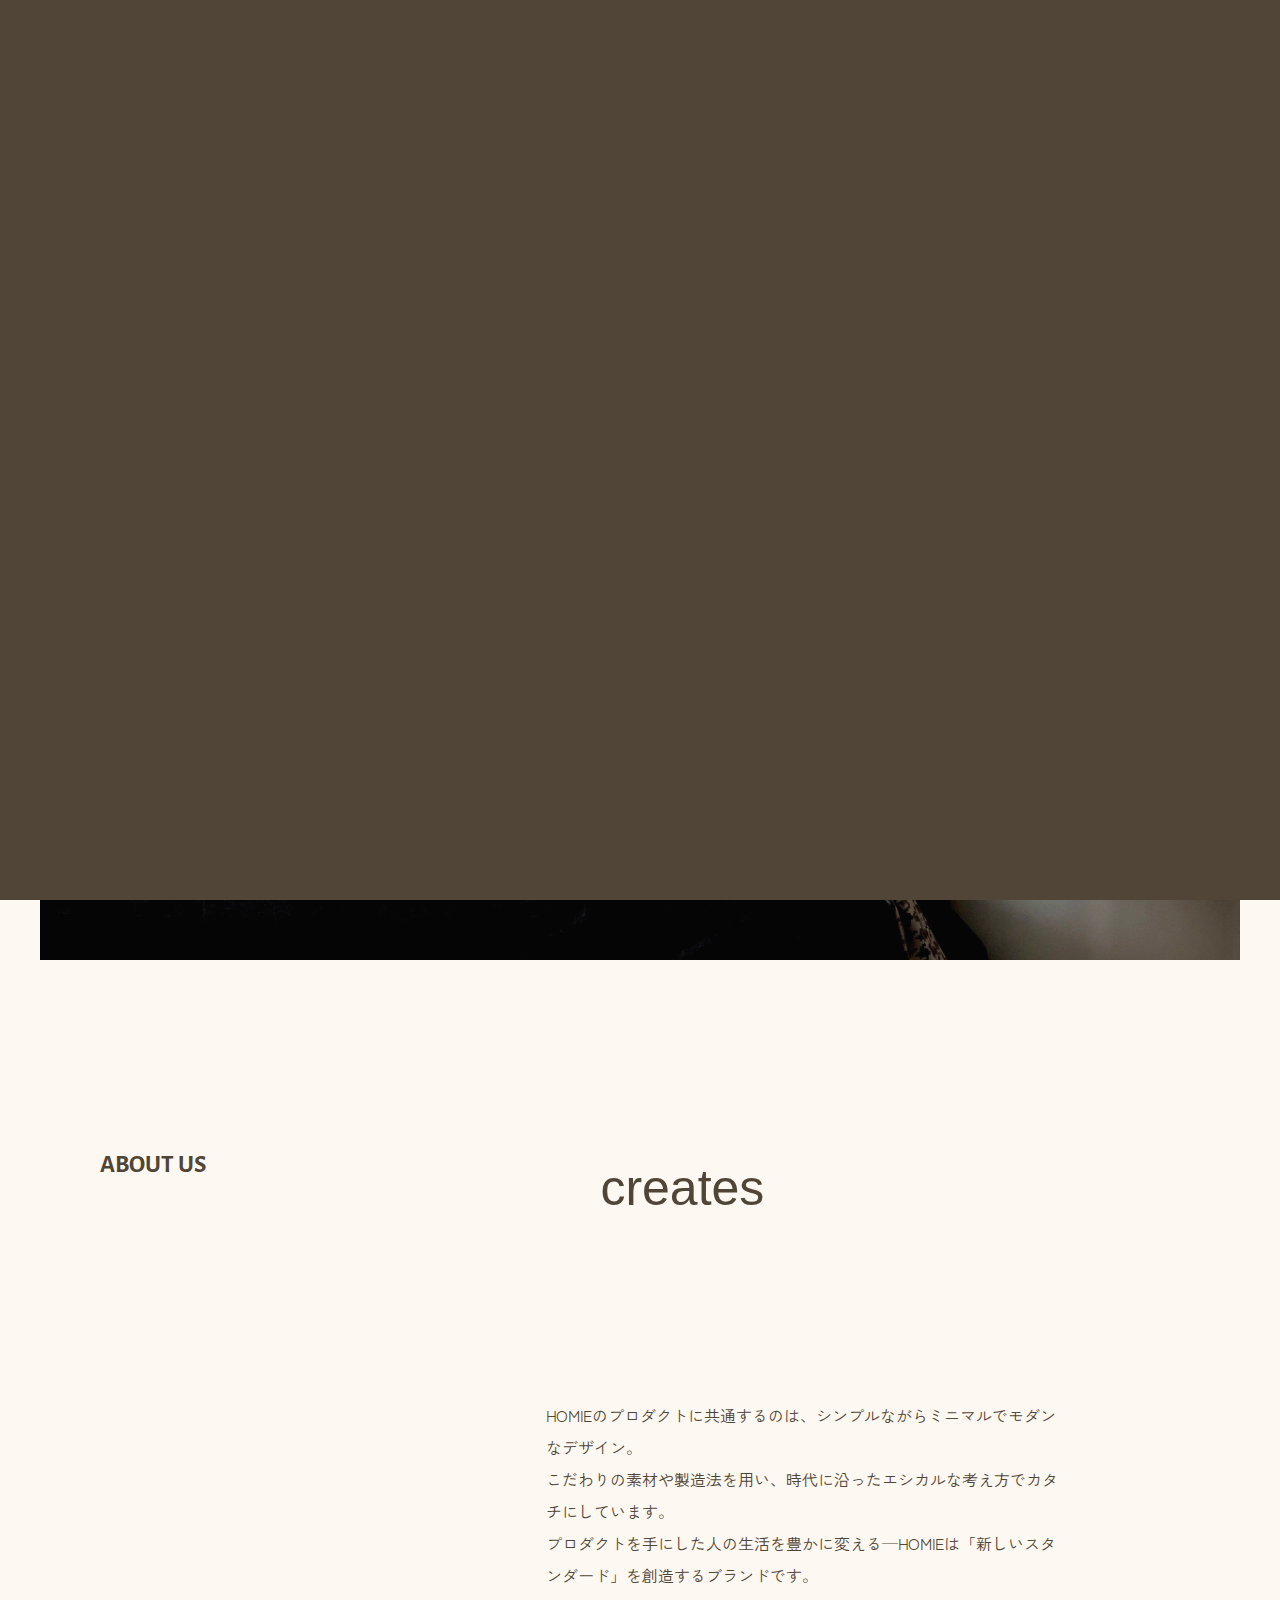
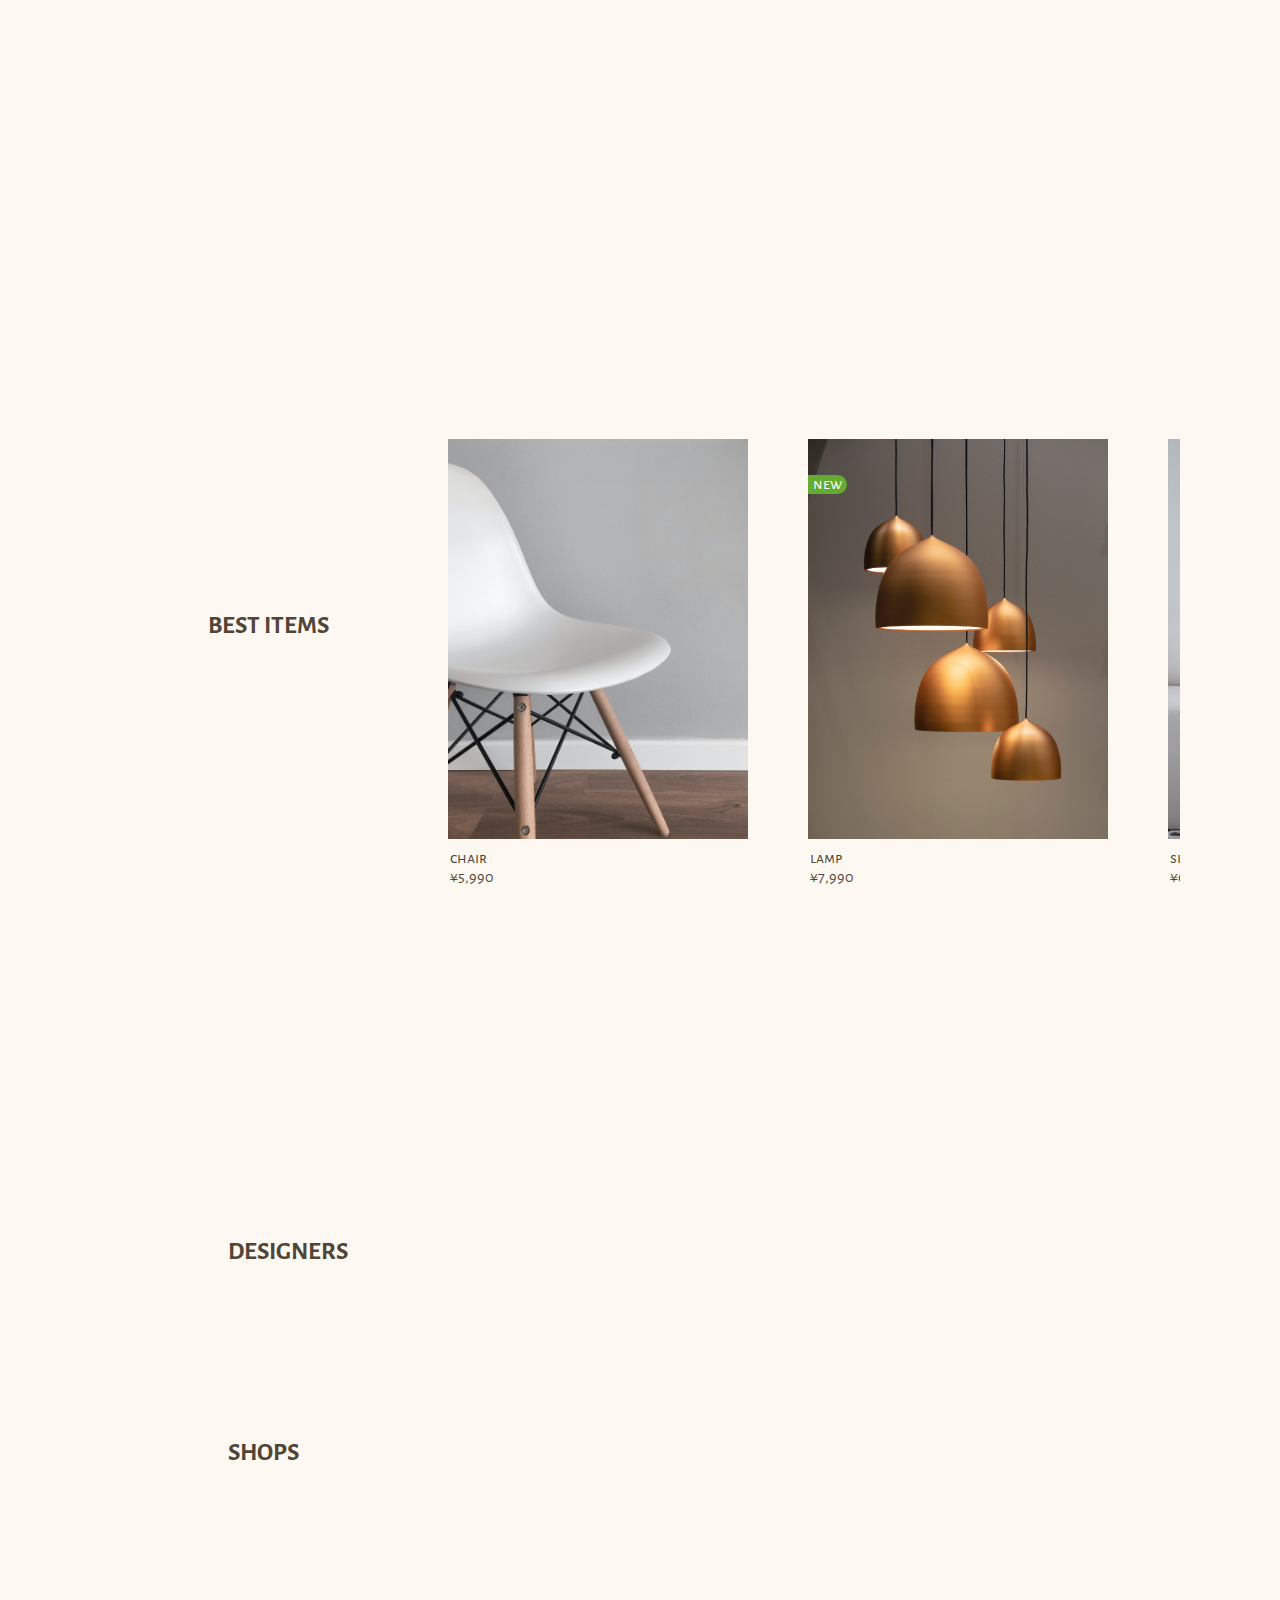
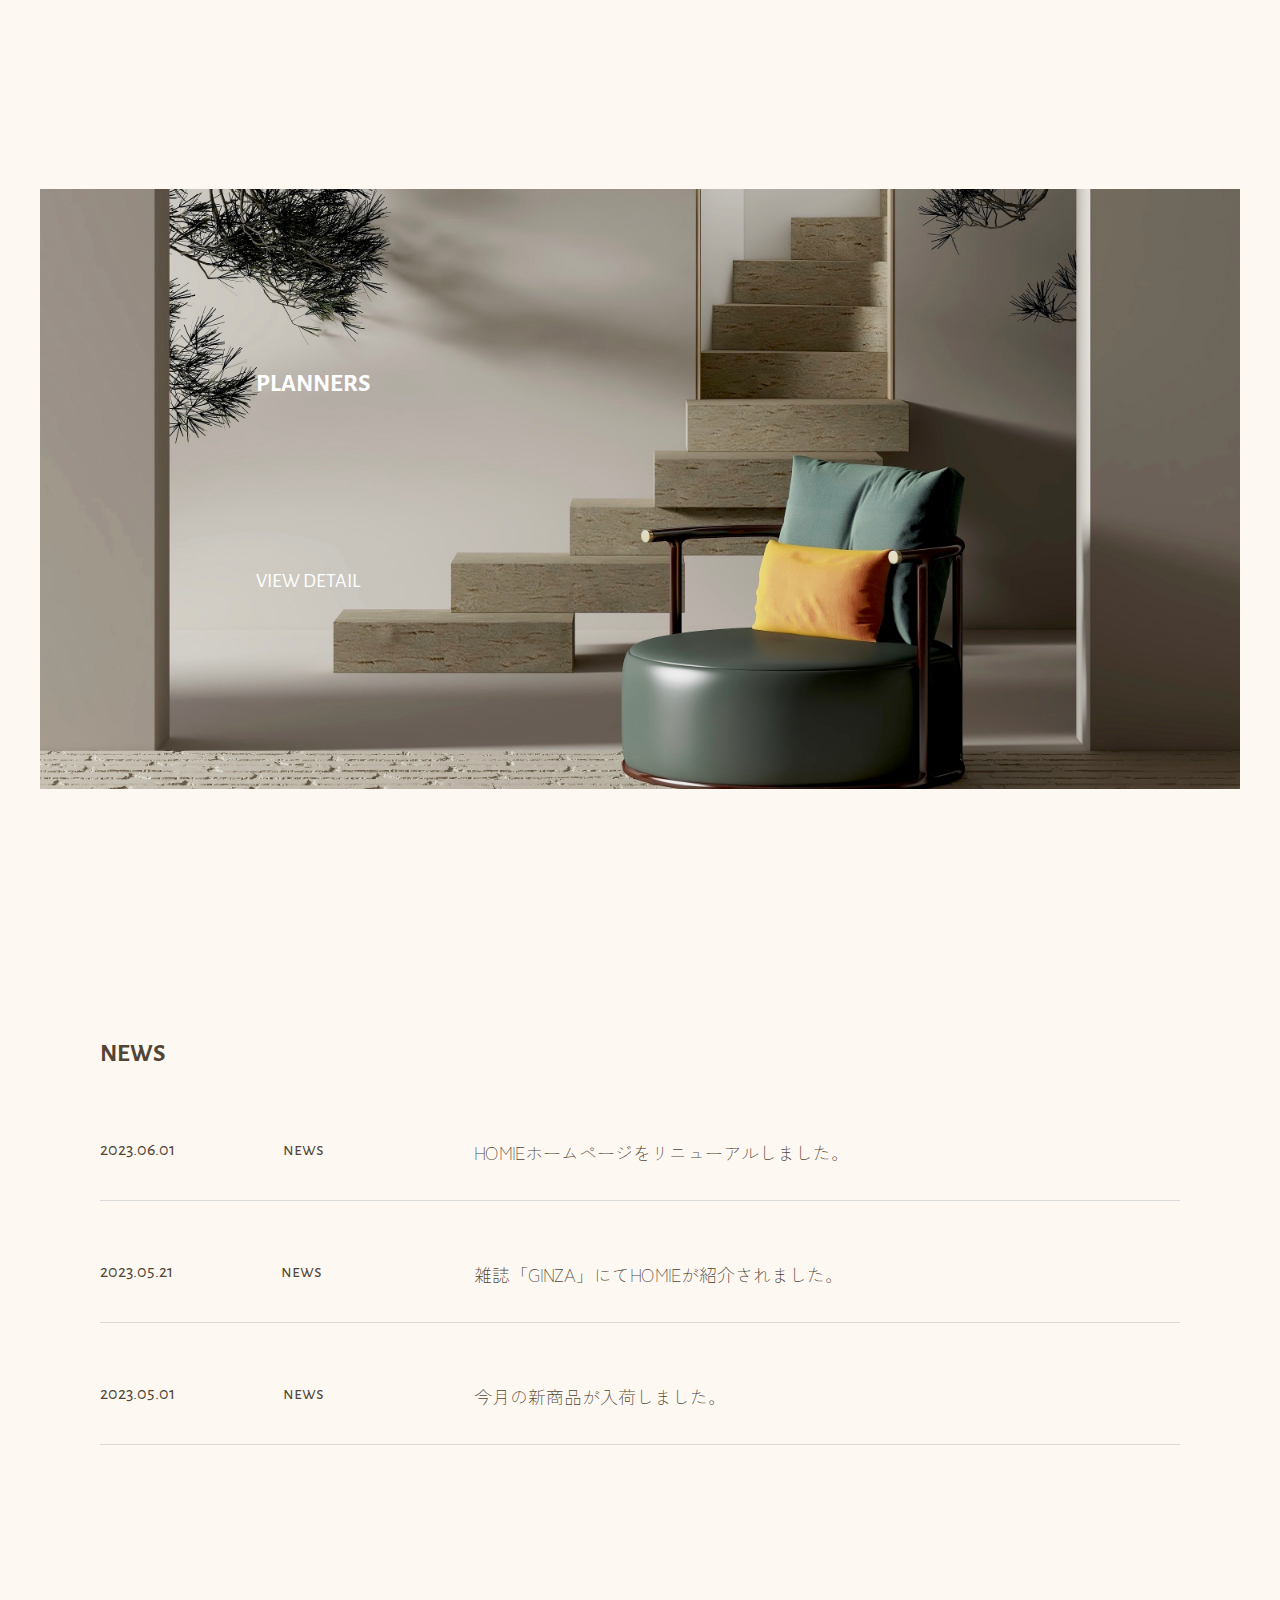
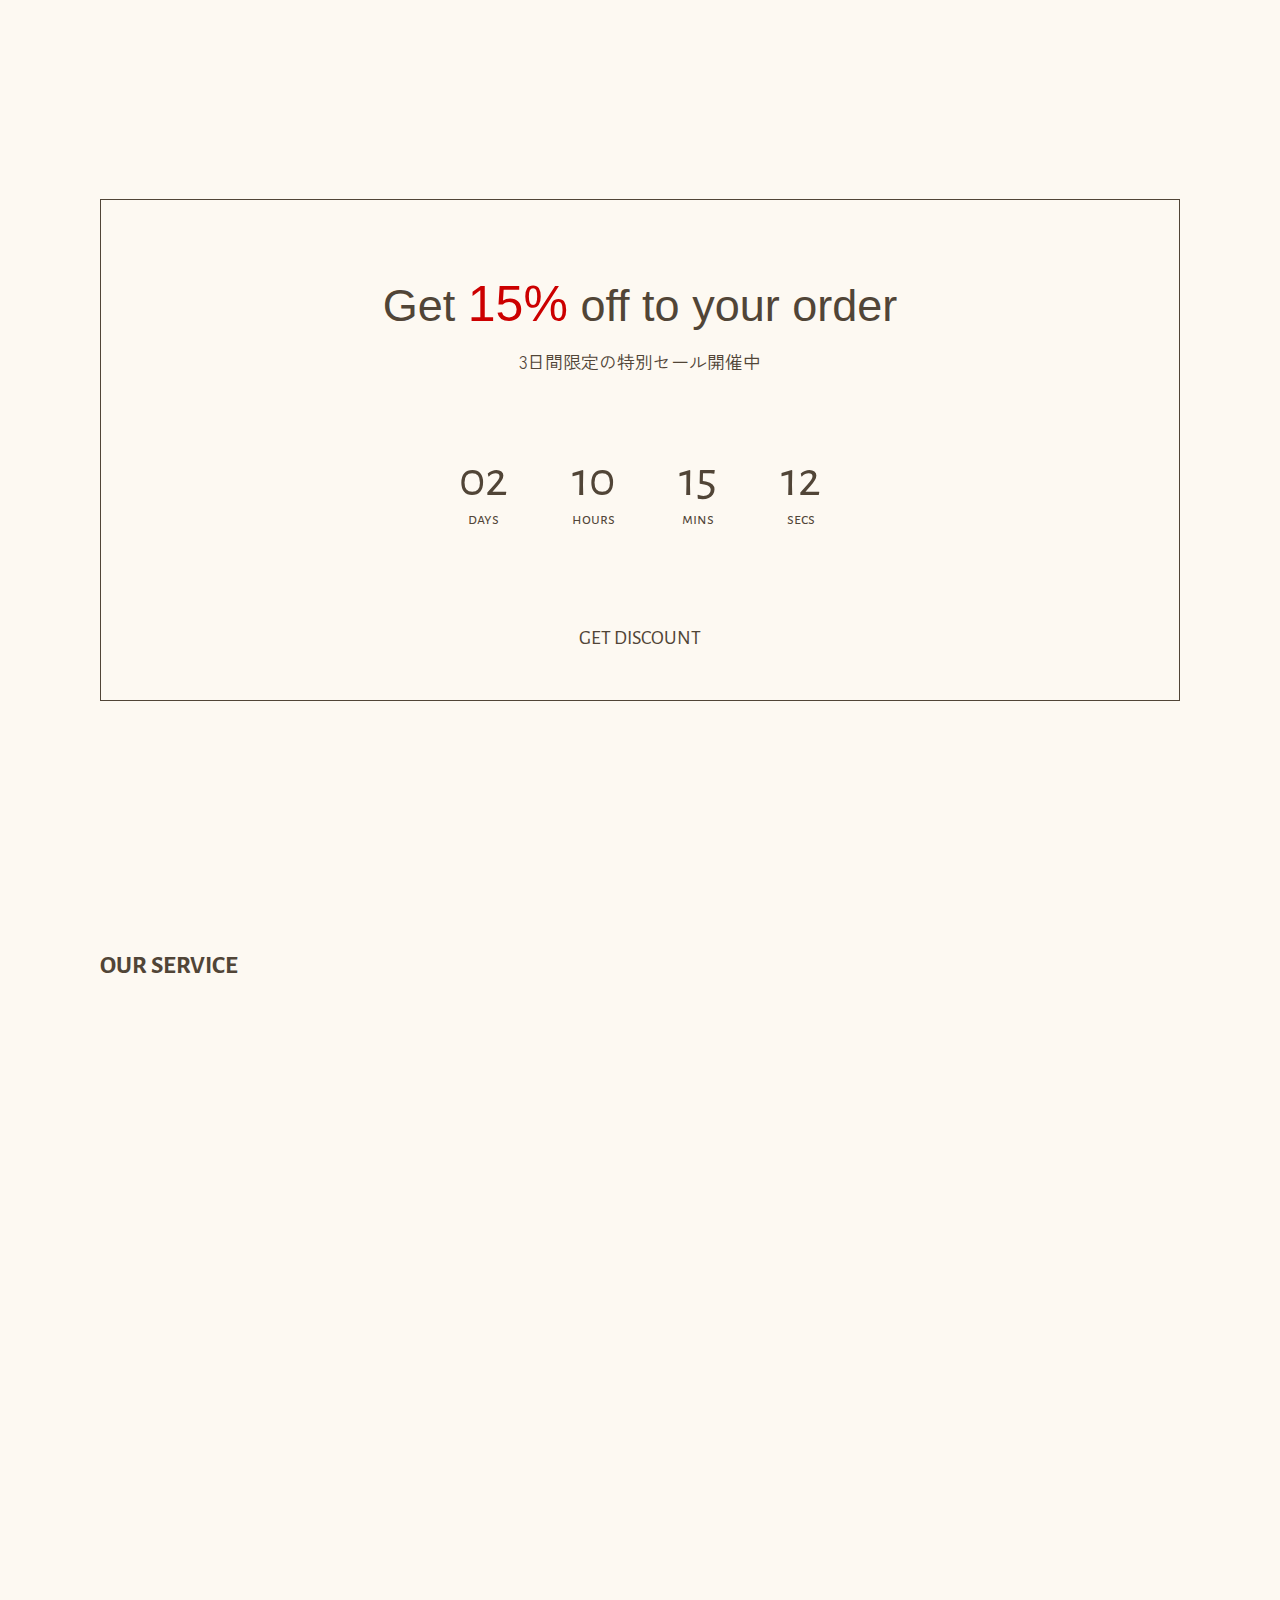
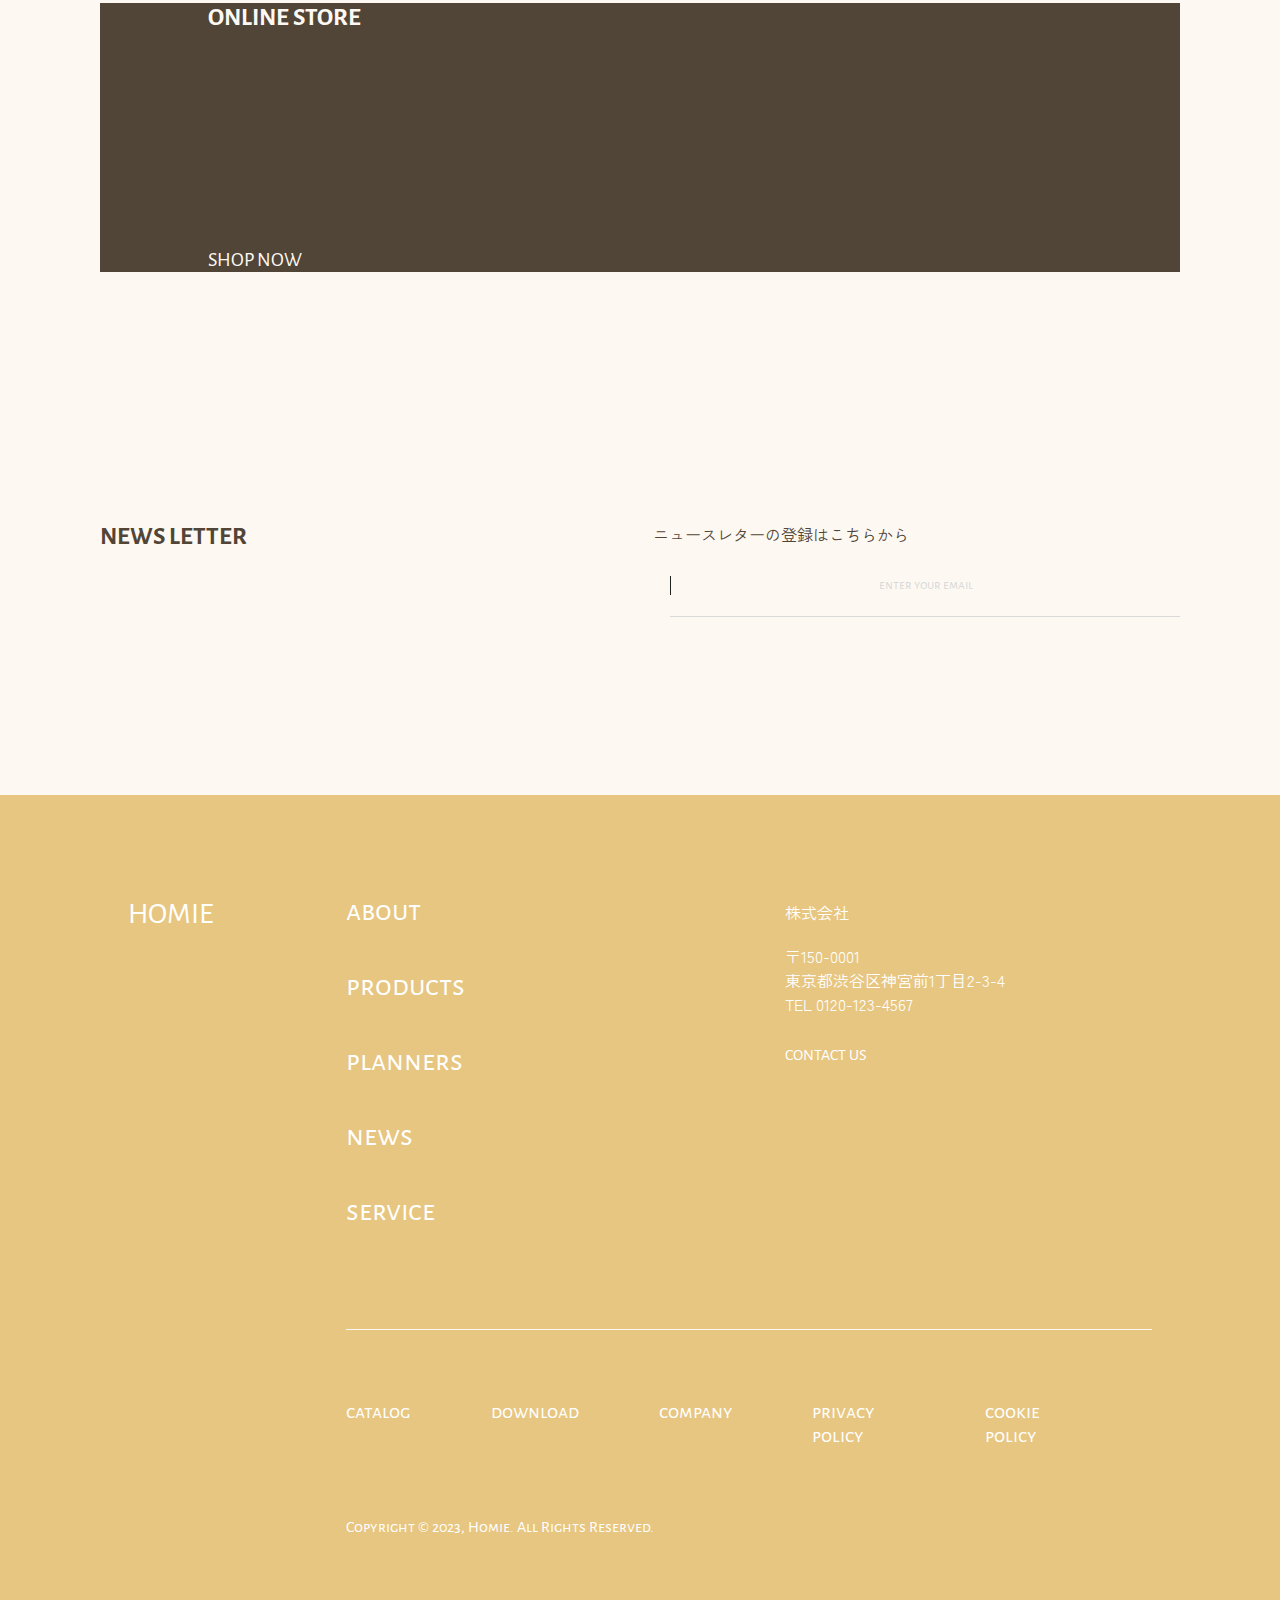
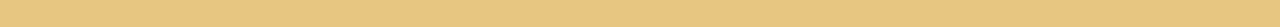
==== commit 650c6700: "1104" ====
--- a/index.html
+++ b/index.html
@@ -12,52 +12,66 @@
     </head>
     <body>
         <!-- ヘッダー -->
-        <header>
+        <header class="header">
             <div class="logo">H</div>
             <nav>
                 <ul class="header_list fade_in_header">
-                    <li>
+                    <li class="header_item">
                         <a href="#about">about</a>
                     </li>
-                    <li>
+                    <li class="header_item">
                         <a href="#products">products</a>
                     </li>
-                    <li>
+                    <li class="header_item">
                         <a href="#planners">planners</a>
                     </li>
-                    <li>
+                    <li class="header_item">
                         <a href="#news">news</a>
                     </li>
-                    <li>
+                    <li class="header_item">
                         <a href="#service">service</a>
                     </li>
                 </ul>
             </nav>
-            <div class="store_btn fade_in_header">
-                <span><a href="#store">shop</a></span>
+            <div class="header_shop-btn fade_in_header">
+                <span>
+                    <a href="#store">shop</a>
+                </span>
             </div>
             <!-- ハンバーガーメニュー　 -->
             <div class="hamburger">
-                <input type="checkbox" id="menu-btn-check">
-                <label for="menu-btn-check" class="menu_btn fade_in_header"><span></span></label>
-                <div class="menu_content">
-                    <div class="menu_head">
-                        <p><a href="#top">HOMIE</a></p>
-                    </div>
-                    <div class="menu_right">
-                        <div class="menu_body">
+                <input type="checkbox" id="hamburger-btn-check">
+                <label for="hamburger-btn-check" class="hamburger_btn fade_in_header">
+                    <span></span>
+                </label>
+                <div class="hamburger_content">
+                    <div class="hamburger_content_head">
+                        <a href="#top">HOMIE</a>
+                    </div>
+                    <div class="hamburger_content_right">
+                        <div class="hamburger_content_right_body">
                             <ul>
-                                <li><a href="#about">about</a></li>
-                                <li><a href="#products">products</a></li>
-                                <li><a href="#planners">planners</a></li>
-                                <li><a href="#news">news</a></li>
-                                <li><a href="#service">service</a></li>
+                                <li>
+                                    <a href="#about">about</a>
+                                </li>
+                                <li>
+                                    <a href="#products">products</a>
+                                </li>
+                                <li>
+                                    <a href="#planners">planners</a>
+                                </li>
+                                <li>
+                                    <a href="#news">news</a>
+                                </li>
+                                <li>
+                                    <a href="#service">service</a>
+                                </li>
                             </ul>
-                            <p>
+                            <p class="button_temp">
                                 online store
                             </p>
                         </div>
-                        <div class="menu_bottom">
+                        <div class="hamburger_content_right_bottom">
                             <ul>
                                 <li>catalog</li>
                                 <li>download</li>
@@ -77,9 +91,15 @@
                 <img src="./img/top.jpg" loading="lazy" alt="main_image">
             </div>
             <div class="top_title">
-                <h1 class="fade_in_main">homie
+                <h1 class="fade_in_main">
+                    homie
                 </h1>
-                <p class="fade_in_up">HOMIE <span class="ms_font">creates "new standard"<br>to enrich your everyday life.</span></p>
+                <p class="top_title_text fade_in_up">
+                    HOMIE 
+                    <span>
+                        creates "new standard"<br>to enrich your everyday life.
+                    </span>
+                </p>
             </div>
         </section>
 
@@ -89,22 +109,25 @@
                 <h2>ABOUT US</h2>
             </div>
             <div>
-                <p class="first_line">
-                    <span class="about_title fade_in_up">homie</span><span class="ms_font">creates</span>
+                <p class="about_head">
+                    <span class="about_title fade_in_up">homie</span>
+                    <span class="ms_font">creates</span>
                 </p>
-                <p class="second_line ms_font fade_in_up">
+                <p class="about_head fade_in_up">
                     "ner standard" to
                 </p>
-                <p class="last_line ms_font fade_in_up">
+                <p class="about_head fade_in_up">
                     enrich your everyday life. 
                 </p>
-                <p class="about_detail jp_font">
+                <p class="about_detail">
                     HOMIEのプロダクトに共通するのは、シンプルながらミニマルでモダンなデザイン。<br>
                     こだわりの素材や製造法を用い、時代に沿ったエシカルな考え方でカタチにしています。<br>
                     プロダクトを手にした人の生活を豊かに変える—HOMIEは「新しいスタンダード」を創造するブランドです。
                 </p>
                 <div class="btn">
-                    <p class="fade_in_up">ABOUT US</p>
+                    <p class="fade_in_up">
+                        ABOUT US
+                    </p>
                     <div class="arrow fade_in_left">
                         <div class="arrow_bar">
                             <div class="arrow_inner"></div>
@@ -116,8 +139,8 @@
         </section>
 
         <!-- 3.BEST ITEMS -->
-        <section class="best_items" id="products">
-            <div class="head">
+        <section class="wrapper best_items" id="products">
+            <div class="best_items_head">
                 <h2>BEST ITEMS</h2>
                 <div class="best_items_btn">
                     <p class="fade_in_up">VIEW ALL</p>
@@ -129,40 +152,48 @@
                     </div>
                 </div>
             </div>
-            <div class="container">
+            <div class="best_items_container">
                 <div class="best_items_content">
                     <img src="./img/chair_white.jpg" loading="lazy" alt="product">
-                    <p>chair</p><p>¥5,990</p>
+                    <p>chair</p>
+                    <p>¥5,990</p>
                 </div>
                 <div class="best_items_content">
                     <img src="./img/lamp.jpg" loading="lazy" alt="product">
                     <div class="new_item_tag">new</div>
-                    <p>lamp</p><p>¥7,990</p>
+                    <p>lamp</p>
+                    <p>¥7,990</p>
                 </div>
                 <div class="best_items_content">
                     <img src="./img/bedside_lamp.jpg" loading="lazy" alt="product">
-                    <p>side-lamp</p><p>¥6,990</p>
+                    <p>side-lamp</p>
+                    <p>¥6,990</p>
                 </div>
                 <div class="best_items_content">
                     <img src="./img/couch.jpg" loading="lazy" alt="product">
                     <div class="new_item_tag">new</div>
-                    <p>couch</p><p>¥39,990</p>
+                    <p>couch</p>
+                    <p>¥39,990</p>
                 </div>
                 <div class="best_items_content">
                     <img src="./img/plant_product.jpg" loading="lazy" alt="product">
-                    <p>mini plant</p><p>¥2,990</p>
+                    <p>mini plant</p>
+                    <p>¥2,990</p>
                 </div>
                 <div class="best_items_content">
                     <img src="./img/clock.jpg" loading="lazy" alt="product">
-                    <p>wall clock</p><p>¥3,990</p>
+                    <p>wall clock</p>
+                    <p>¥3,990</p>
                 </div>
                 <div class="best_items_content">
                     <img src="./img/wood_chair.jpg" loading="lazy" alt="product">
-                    <p>wood chair</p><p>¥5,990</p>
+                    <p>wood chair</p>
+                    <p>¥5,990</p>
                 </div>
                 <div class="best_items_content">
                     <img src="./img/lamp_blk.jpg" loading="lazy" alt="product">
-                    <p>lamp</p><p>¥6,990</p>
+                    <p>lamp</p>
+                    <p>¥6,990</p>
                 </div>
             </div>
             <div class="best_items_btn_sp">
@@ -178,13 +209,17 @@
 
         <!-- 4.DESIGNERS -->
         <section class="wrapper designer">
-            <div class="head">
+            <div class="designer_head">
                 <h2>DESIGNERS</h2>
             </div>
-            <div class="container">
-                <h3 class="fade_in_up">About Designers</h3>
+            <div class="designer_container">
+                <h3 class="fade_in_up">
+                    About Designers
+                </h3>
                  <div class="btn">
-                    <p class="jp_font fade_in_up">HOMIEのデザイナーについて</p>
+                    <p class="jp_font fade_in_up">
+                        HOMIEのデザイナーについて
+                    </p>
                     <div class="arrow fade_in_left">
                         <div class="arrow_bar">
                             <div class="arrow_inner"></div>
@@ -197,13 +232,15 @@
 
         <!-- 5.SHOPS -->
         <section class="wrapper shops">
-            <div class="head">
+            <div class="shops_head">
                 <h2>SHOPS</h2>
             </div>
-            <div class="container">
+            <div class="shops_container">
                 <h3 class="fade_in_up">Find Shops</h3>
                     <div class="btn">
-                    <p class="jp_font fade_in_up">HOMIEの取扱店舗について</p>
+                    <p class="jp_font fade_in_up">
+                        HOMIEの取扱店舗について
+                    </p>
                     <div class="arrow fade_in_left">
                         <div class="arrow_bar">
                             <div class="arrow_inner"></div>
@@ -215,11 +252,11 @@
         </section>
 
         <!-- 6.PLANNERS -->
-        <section class="planners" id="planners">
+        <section class="wrapper planners" id="planners">
             <div class="head">
                 <h2>PLANNERS</h2>
-                <div class="sub_title ms_font fade_in_up">Design your Room</div>
-                <div class="sub_title_detail jp_font fade_in_up">
+                <div class="subtitle fade_in_up">Design your Room</div>
+                <div class="subtitle_detail fade_in_up">
                     専任アドバイザーが<br class="br_sp">あなたのお部屋づくりをお手伝いします
                 </div>
                 <div class="btn">
@@ -362,13 +399,13 @@
         </section>
 
         <!-- 10.ONLINE STORE -->
-        <section class="store" id="store">
+        <section class="wrapper store" id="store">
             <div class="head">
                 <h2>ONLINE STORE</h2>
-                <div class="sub_title ms_font fade_in_up">
+                <div class="subtitle fade_in_up">
                     Click here <br class="br_pc fade_in_up">to Buy
                 </div>
-                <div class="sub_title_detail jp_font fade_in_up">製品の購入はこちら</div>
+                <div class="subtitle_detail fade_in_up">製品の購入はこちら</div>
                 <div class="btn">
                     <p>SHOP NOW</p>
                     <div class="arrow fade_in_left">
--- a/style.css
+++ b/style.css
@@ -1,4 +1,12 @@
 @charset "UTF-8";
+.ms_font {
+  font-family: "メイリオ", "ヒラギノ角ゴ Pro W3", "ＭＳ Ｐゴシック", sans-serif;
+}
+
+.jp_font {
+  font-family: "Zen Kaku Gothic New", sans-serif;
+}
+
 /**
  * 共通部分
  */
@@ -20,14 +28,13 @@
   text-decoration: none;
   color: inherit;
 }
-a :hover {
-  text-decoration: none;
+a:hover {
   cursor: pointer;
-  color: inherit;
+  color: #E7C681;
 }
 
 .wrapper {
-  margin: 250px 10%;
+  margin: 250px 100px;
 }
 
 p {
@@ -55,7 +62,7 @@
   display: flex;
   margin-top: 1.5em;
   margin-left: 0;
-  font-size: 18px;
+  font-size: 2rem;
   position: relative;
   cursor: pointer;
 }
@@ -67,37 +74,30 @@
   height: 20px;
   right: 0;
   top: 0;
-  justify-content: center;
-}
-
+}
 .arrow_bar {
   width: 16rem;
   height: 1px;
 }
-
 .arrow_inner {
   height: 100%;
   background-color: #514537;
 }
-
 .arrow_head {
   position: absolute;
   right: -3px;
   font-size: 13px;
 }
 
-.sub_title {
+.subtitle {
   font-size: 4em;
   margin: 0.7em 0 0.5em;
-}
-
-.sub_title_detail {
+  font-family: "メイリオ", "ヒラギノ角ゴ Pro W3", "ＭＳ Ｐゴシック", sans-serif;
+}
+.subtitle_detail {
   font-size: 1.5em;
   padding-bottom: 1.7em;
-}
-
-#footer {
-  height: 150px;
+  font-family: "Zen Kaku Gothic New", sans-serif;
 }
 
 ul {
@@ -105,14 +105,6 @@
   padding: 0;
 }
 
-.ms_font {
-  font-family: "メイリオ", "ヒラギノ角ゴ Pro W3", "ＭＳ Ｐゴシック", sans-serif;
-}
-
-.jp_font {
-  font-family: "Zen Kaku Gothic New", sans-serif;
-}
-
 .br_sp {
   display: none;
 }
@@ -120,25 +112,27 @@
 /**
  * JS用クラス
  */
-.fade_in_main, .fade_in_header {
+.fade_in_main {
   opacity: 0;
   transition-duration: 2s;
-}
-
-.fade_in_up, .fade_in_left {
+  transform: translate(0, 80px);
+}
+
+.fade_in_up {
   opacity: 0;
   transition-duration: 1s;
-}
-
-.fade_in_main {
-  transform: translate(0, 80px);
-}
-
-.fade_in_header, .fade_in_up {
   transform: translate(0, 40px);
 }
 
+.fade_in_header {
+  opacity: 0;
+  transition-duration: 2s;
+  transform: translate(0, 40px);
+}
+
 .fade_in_left {
+  opacity: 0;
+  transition-duration: 1s;
   transform: translate(-50px, 0);
 }
 
@@ -168,11 +162,17 @@
     transform: translateY(-100%);
   }
 }
-/**
- * HEADER
- */
-header {
-  font-size: 20px;
+.unfixed {
+  position: fixed !important;
+  top: -100%;
+  transition: top 0.8s ease-in-out;
+}
+
+/**
+ * ヘッダー
+ */
+.header {
+  font-size: 2rem;
   line-height: 3;
   position: fixed;
   z-index: 99;
@@ -181,14 +181,22 @@
   top: 0;
   transition: top 0.8s ease-in-out;
 }
-
-.unfixed {
-  position: fixed !important;
-  top: -100%;
-  transition: top 0.8s ease-in-out;
-}
-
-.logo {
+.header_list {
+  display: flex;
+  justify-content: center;
+}
+.header_item {
+  margin: 0 2rem;
+  text-align: center;
+}
+.header_item a {
+  padding-bottom: 10px;
+  transition: color 0.3s ease;
+}
+.header_item a:hover {
+  border-bottom: 1px solid;
+}
+.header .logo {
   position: absolute;
   top: 1.5em;
   font-family: Quicksand;
@@ -202,37 +210,19 @@
   line-height: 1.5;
   margin-left: 1em;
 }
-
-.header_list {
-  display: flex;
-  justify-content: center;
-}
-
-.header_list li {
-  margin: 0 2rem;
-  text-align: center;
-}
-
-.header_list li a, .menu a {
-  padding-bottom: 10px;
-  transition: color 0.3s ease;
-}
-
-.header_list li a:hover, .menu a:hover {
-  color: #E7C681;
-  border-bottom: 1px solid;
-}
-
-.store_btn {
+.header_shop-btn {
   position: absolute;
   right: 5em;
   top: 1em;
 }
-
-/**
- * HAMBURGER MENU
- */
-.menu_btn {
+.header_shop-btn:hover {
+  color: #E7C681;
+}
+
+/**
+ * ハンバーガーメニュー
+ */
+.hamburger_btn {
   position: absolute;
   top: 1.5em;
   right: 2em;
@@ -242,46 +232,20 @@
   cursor: pointer;
   padding-top: 20px;
 }
-
-.menu_btn span,
-.menu_btn span:before,
-.menu_btn span:after {
+.hamburger_btn span, .hamburger_btn span:before, .hamburger_btn span:after {
   content: "";
   height: 2px;
   width: 30px;
   background-color: #514537;
   position: absolute;
 }
-
-.menu_btn span:before {
+.hamburger_btn span:before {
   bottom: 8px;
 }
-
-.menu_btn span:after {
+.hamburger_btn span:after {
   top: 8px;
 }
-
-#menu-btn-check:checked ~ .menu_btn span {
-  background-color: rgba(255, 255, 255, 0);
-}
-
-#menu-btn-check:checked ~ .menu_btn span::before {
-  bottom: 0;
-  transform: rotate(45deg);
-  background-color: white;
-}
-
-#menu-btn-check:checked ~ .menu_btn span::after {
-  top: 0;
-  transform: rotate(-45deg);
-  background-color: white;
-}
-
-#menu-btn-check {
-  display: none;
-}
-
-.menu_content {
+.hamburger_content {
   width: 100%;
   height: 100%;
   position: fixed;
@@ -293,57 +257,68 @@
   color: white;
   display: flex;
 }
-
-#menu-btn-check:checked ~ .menu_content {
-  left: 0;
-}
-
-.menu_head {
+.hamburger_content_head {
   width: 18vw;
-  font-size: 30px;
+  font-size: 3.5rem;
   line-height: 2;
 }
-
-.menu_right {
+.hamburger_content_right {
   width: calc(100% - 18vw);
 }
-
-.menu_body {
+.hamburger_content_right_body {
   font-size: 40px;
   display: flex;
 }
-
-.menu_body ul {
+.hamburger_content_right_body ul {
   line-height: 2;
   margin-top: -10px;
   padding: 0;
 }
-
-.menu_body li a:hover, .menu_bottom li:hover {
-  color: #E7C681;
-}
-
-.menu_body p {
+.hamburger_content_right_body .button_temp {
   padding-left: 35vw;
   line-height: 1.5;
 }
-
-.menu_bottom {
+.hamburger_content_right_bottom {
   margin-top: 50px;
   padding-top: 50px;
   border-top: 1px solid #959793;
   width: calc(100% - 22vw);
 }
-
-.menu_bottom ul {
-  font-size: 20px;
+.hamburger_content_right_bottom ul {
+  font-size: 2rem;
   padding-left: 0;
   display: flex;
 }
-
-.menu_bottom li {
+.hamburger_content_right_bottom li {
   margin-right: 3em;
   cursor: pointer;
+}
+.hamburger_content_right_bottom li:hover {
+  color: #E7C681;
+}
+
+#hamburger-btn-check:checked ~ .hamburger_btn span {
+  background-color: rgba(255, 255, 255, 0);
+}
+
+#hamburger-btn-check:checked ~ .hamburger_btn span::before {
+  bottom: 0;
+  transform: rotate(45deg);
+  background-color: white;
+}
+
+#hamburger-btn-check:checked ~ .hamburger_btn span::after {
+  top: 0;
+  transform: rotate(-45deg);
+  background-color: white;
+}
+
+#hamburger-btn-check {
+  display: none;
+}
+
+#hamburger-btn-check:checked ~ .hamburger_content {
+  left: 0;
 }
 
 /**
@@ -356,18 +331,16 @@
 .top {
   position: relative;
   top: 3em;
-  font-size: 20px;
+  font-size: 2rem;
   margin: 0 2em;
   background-image: url(./img/top.jpg);
   background-position: center;
   height: 100%;
   background-size: cover;
 }
-
 .top_img_sp {
   display: none;
 }
-
 .top_title {
   position: absolute;
   top: 40%;
@@ -375,21 +348,19 @@
   transform: translate(-50%, -50%);
   text-align: right;
 }
-
-h1 {
+.top_title h1 {
   font-size: 20em;
   color: white;
   margin: 0;
   font-weight: 500;
 }
-
-.top p {
+.top_title_text {
   color: #fdf9f2;
-  font-size: 30px;
-}
-
-.top span {
+  font-size: 3rem;
+}
+.top_title_text span {
   font-size: 0.9em;
+  font-family: "メイリオ", "ヒラギノ角ゴ Pro W3", "ＭＳ Ｐゴシック", sans-serif;
 }
 
 /**
@@ -403,28 +374,25 @@
   display: flex;
   position: relative;
 }
-
 .about_title {
-  font-size: 100px;
-  margin-right: 10px;
-}
-
-.first_line {
+  font-size: 10rem;
+  margin-right: 1rem;
+}
+.about_head {
+  font-size: 50px;
+}
+.about_head:first-child {
   margin-top: -0.7em;
 }
-
-.first_line, .second_line, .last_line {
-  font-size: 50px;
-}
-
-.second_line, .last_line {
+.about_head:not(:first-child) {
   margin-left: 4em;
-}
-
+  font-family: "メイリオ", "ヒラギノ角ゴ Pro W3", "ＭＳ Ｐゴシック", sans-serif;
+}
 .about_detail {
   margin: 3em 7em 4em 13.5em;
   font-size: 16px;
   line-height: 2;
+  font-family: "Zen Kaku Gothic New", sans-serif;
 }
 
 /**
@@ -438,58 +406,47 @@
   padding: 100px 0;
   display: flex;
 }
-
-.best_items .head {
+.best_items_head {
   margin: auto auto auto 10%;
 }
-
 .best_items_btn, .best_items_btn_sp {
   display: flex;
-  font-size: 18px;
+  font-size: 2rem;
   position: relative;
   margin-top: 2em;
 }
-
 .best_items_btn .arrow {
   right: 4em;
 }
-
 .best_items_btn .arrow_bar {
   width: 2rem;
 }
-
-.best_items .container {
+.best_items_container {
   display: flex;
   overflow-x: scroll;
 }
-
-.best_items .container::-webkit-scrollbar {
+.best_items_container ::-webkit-scrollbar {
   display: none;
 }
-
 .best_items_content {
   position: relative;
-  font-size: 10px;
-}
-
+  font-size: 1rem;
+}
 .best_items_content img {
   width: 30em;
   height: 40em;
   padding: 1em 3em;
   cursor: pointer;
 }
-
 .best_items_content p {
   padding-top: 0;
   padding-left: 2em;
   font-size: 16px;
 }
-
 .best_items_content:first-child {
   margin-left: -2em;
 }
-
-.new_item_tag {
+.best_items_content .new_item_tag {
   position: absolute;
   top: 10%;
   left: 30px;
@@ -498,13 +455,9 @@
   padding: 0 5px;
   border-bottom-right-radius: 10px;
   border-top-right-radius: 10px;
-}
-
-.new_item_tag {
   background: #65ab31;
 }
-
-.best_items_btn_sp {
+.best_items .best_items_btn_sp {
   display: none;
 }
 
@@ -518,14 +471,12 @@
 .designer, .shops {
   display: flex;
 }
-
-.designer .head, .shops .head,
-.designer .container, .shops .container {
+.designer_head, .designer_container, .shops_head, .shops_container {
   margin-left: 10vw;
 }
-
-.designer .container, .shops .container {
-  margin-top: -1em;
+.designer_container, .shops_container {
+  width: 100%;
+  margin: -1em 10vw 0;
 }
 
 /**
@@ -867,7 +818,6 @@
 }
 
 .footer_body li a:hover {
-  color: #514537;
   border-bottom: 1px solid;
   transition: border-bottom 0.3s ease;
 }
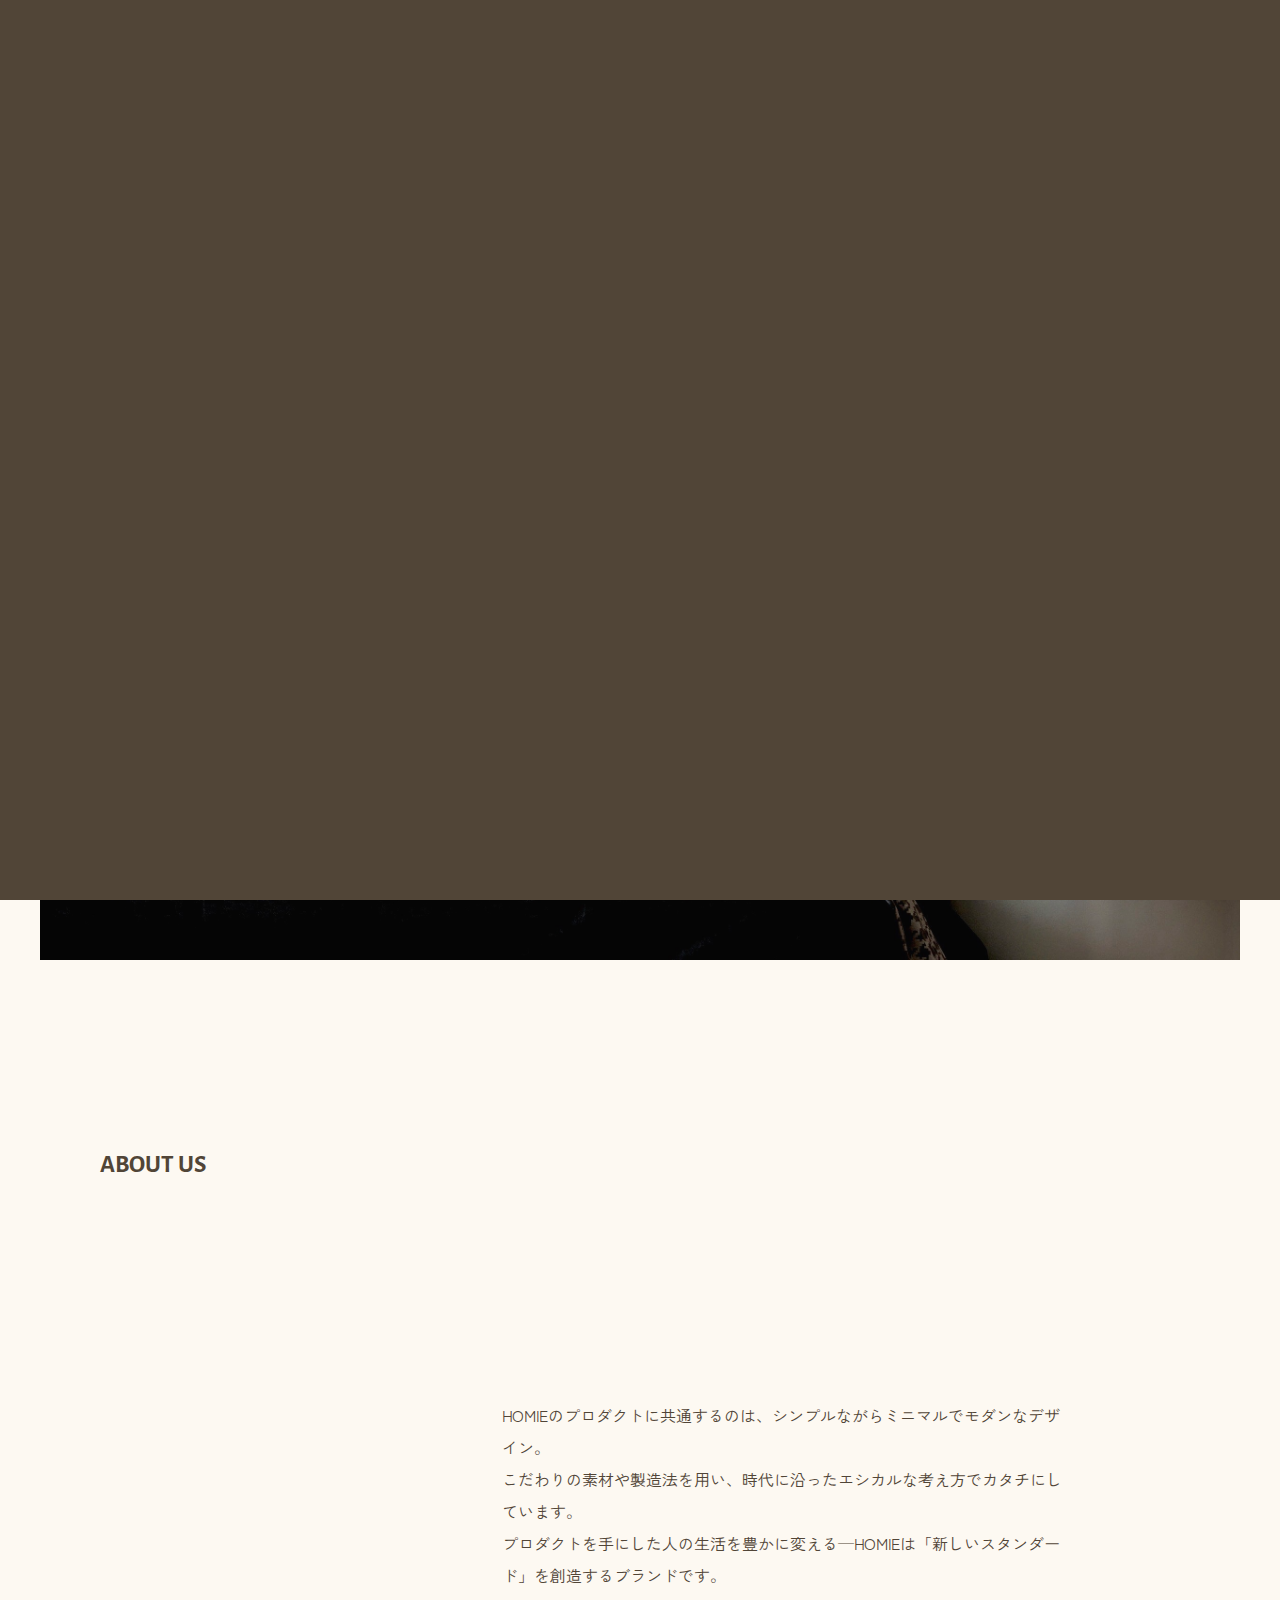
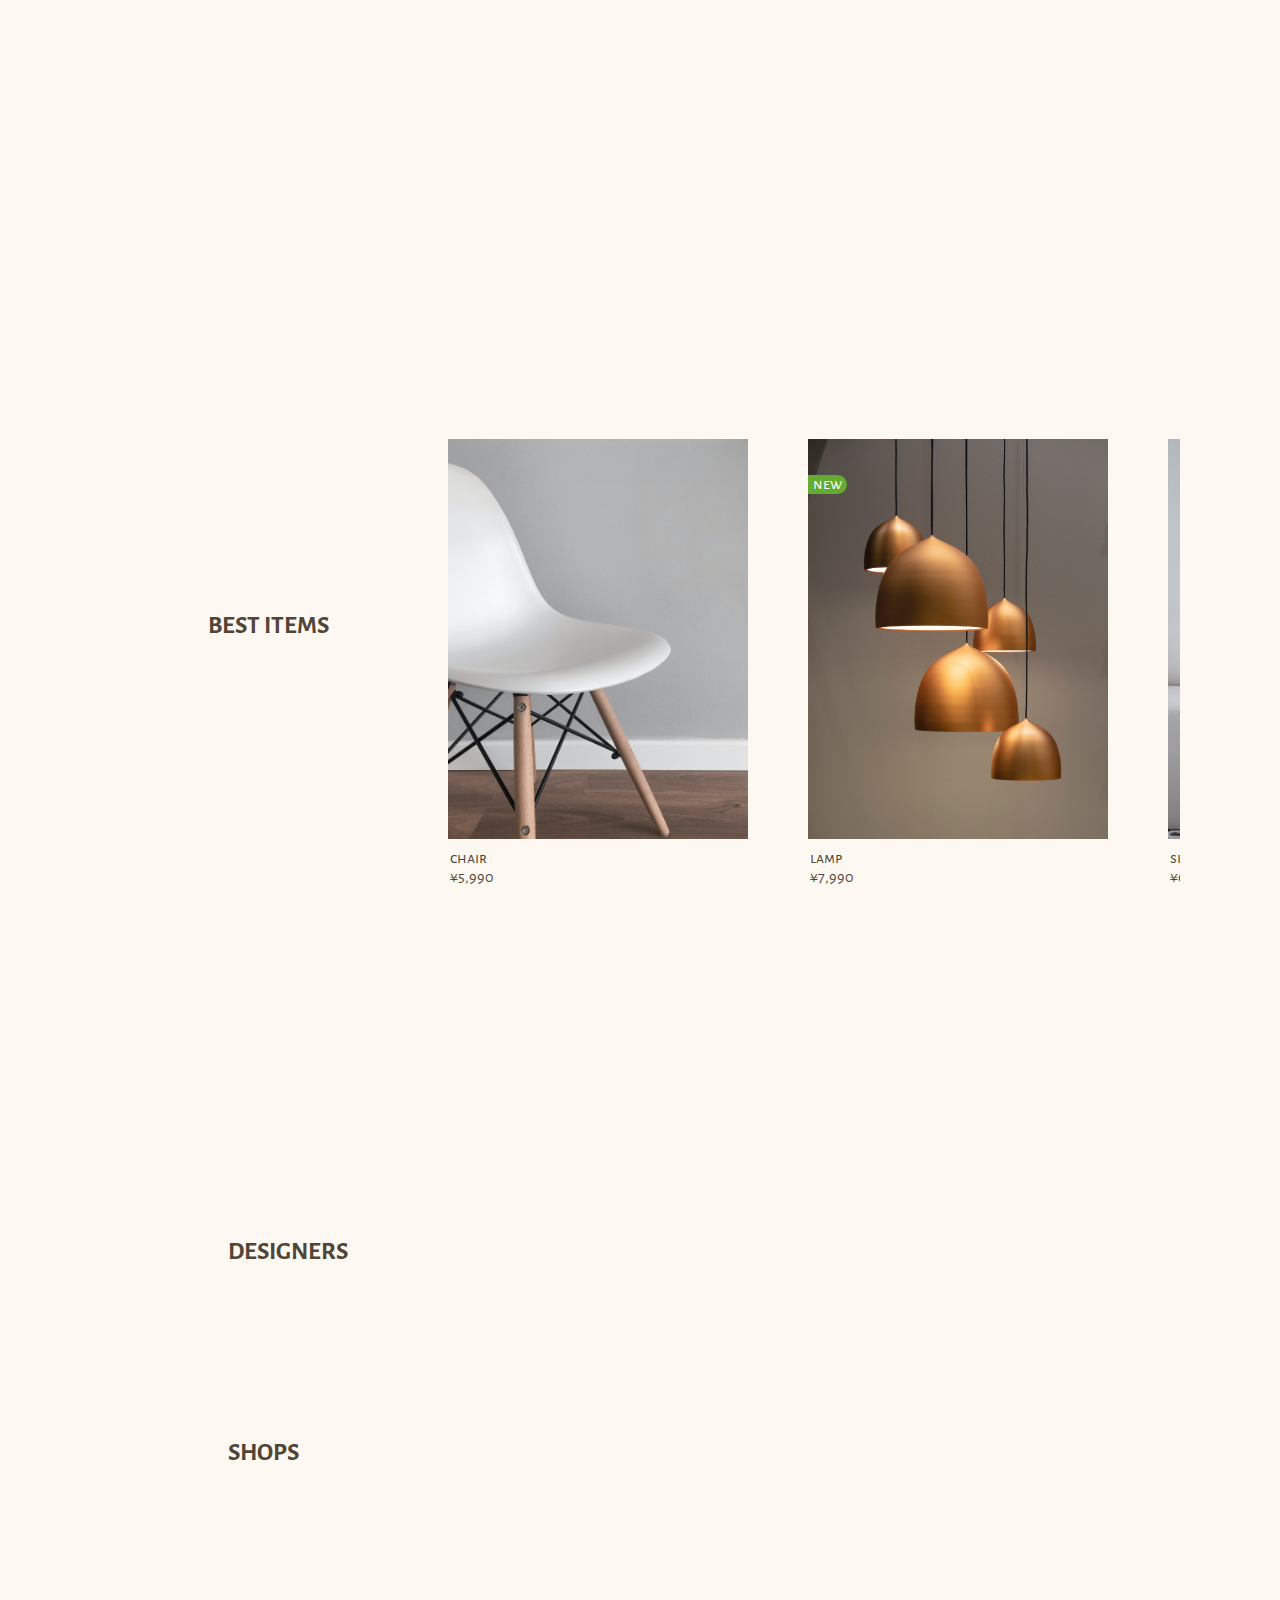
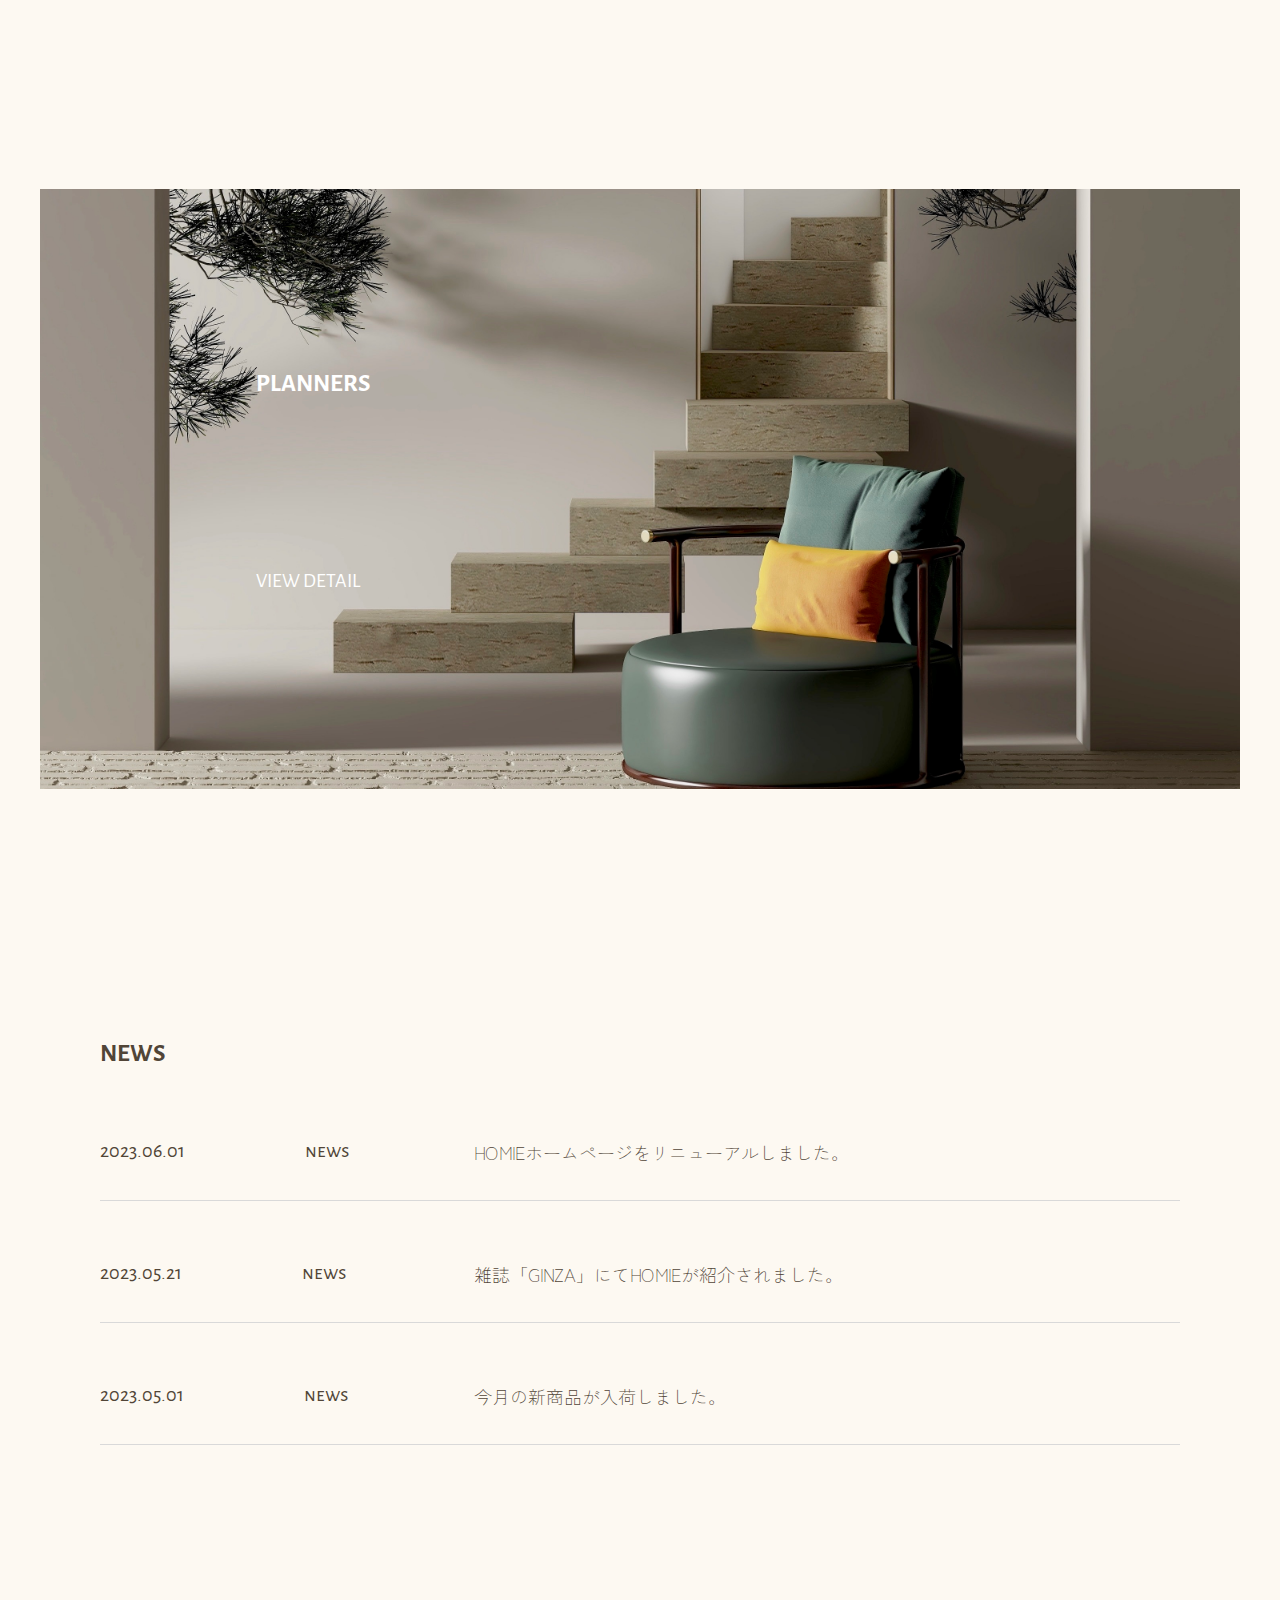
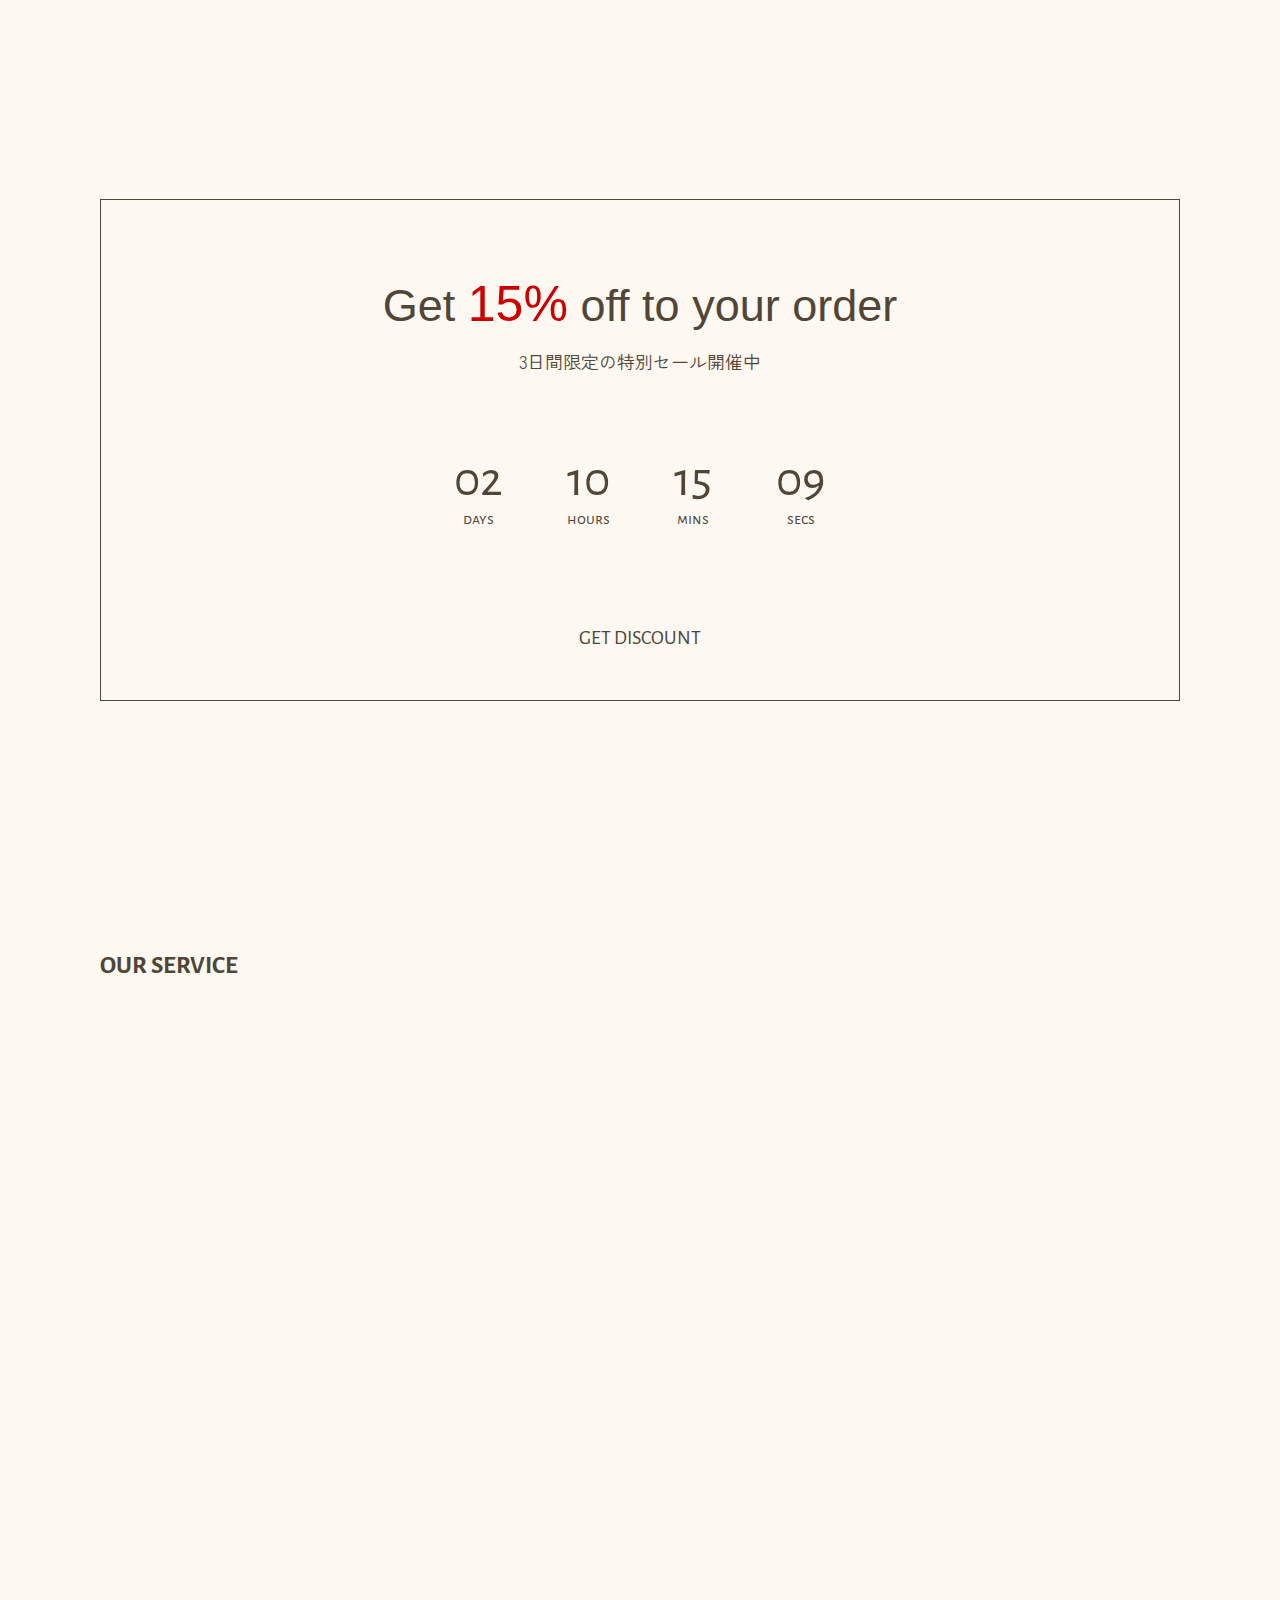
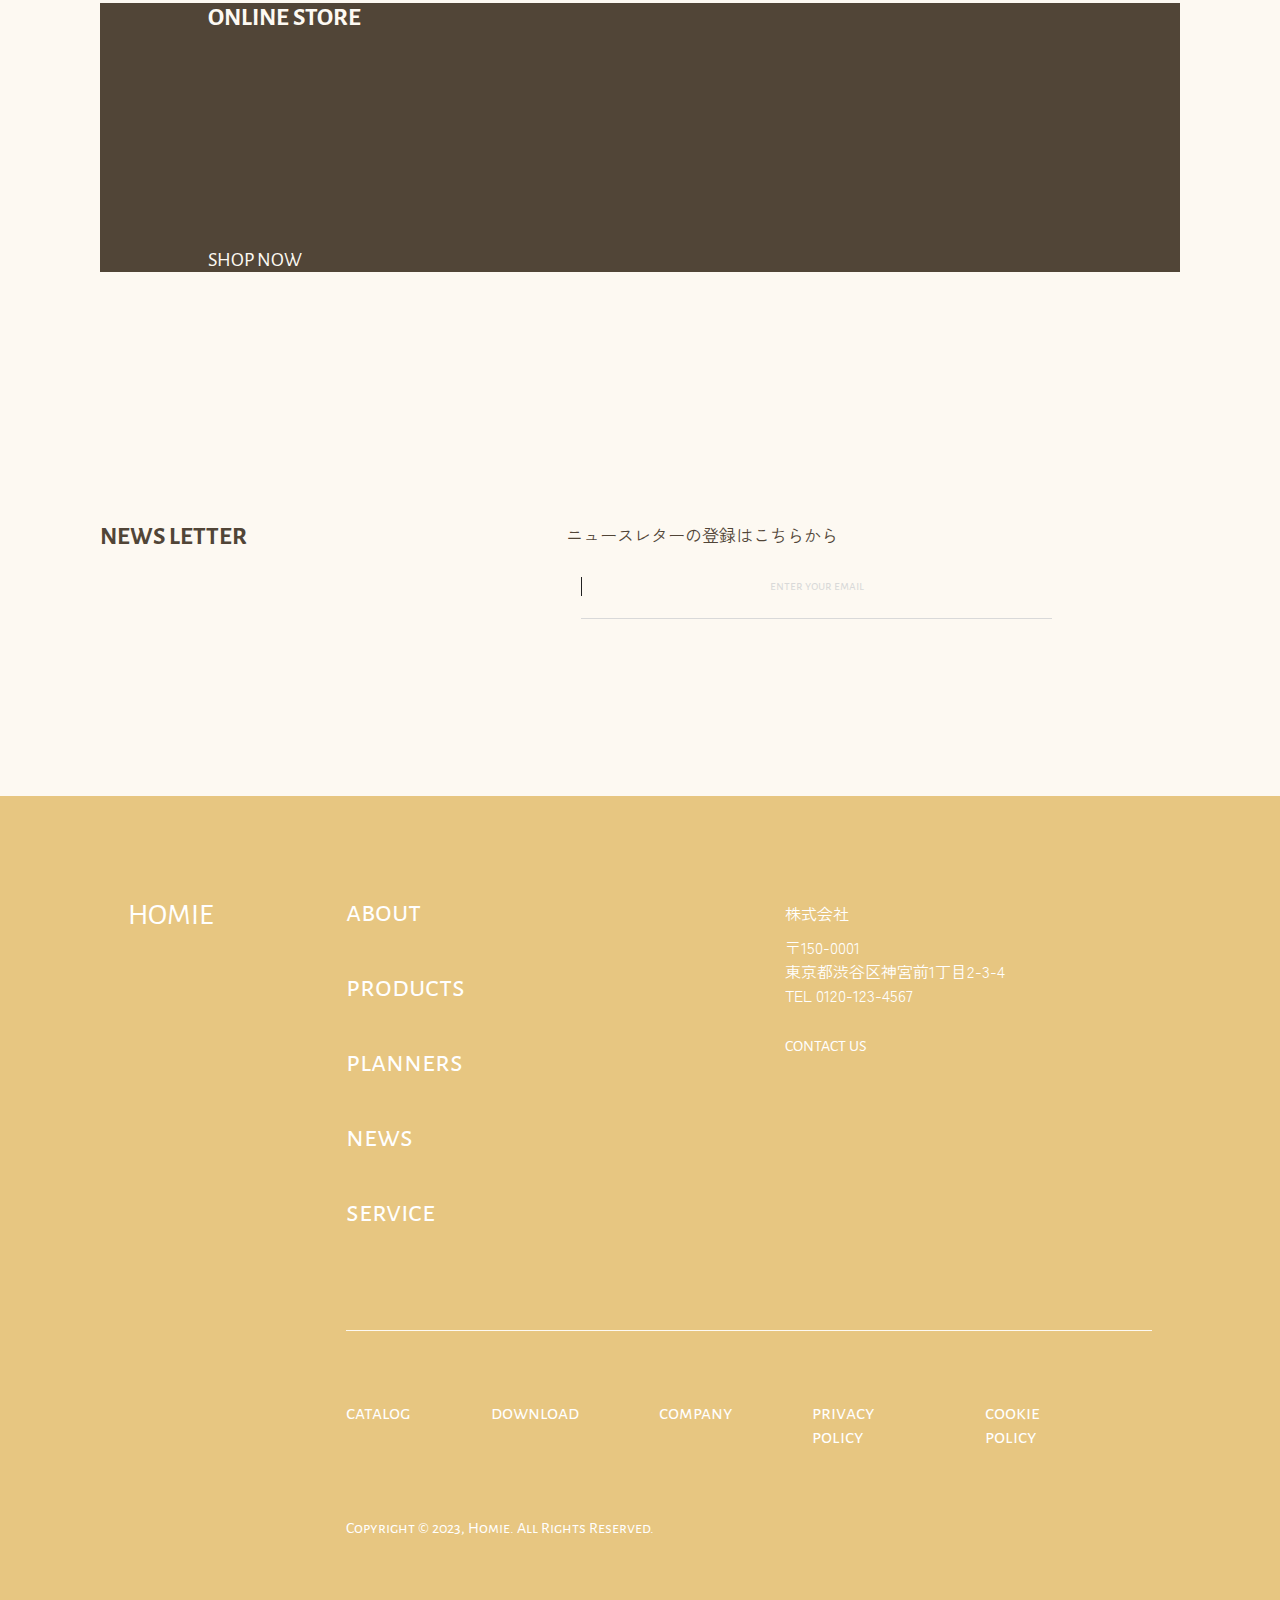
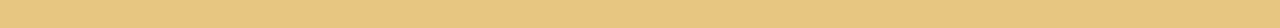
==== commit 7afea344: "1104" ====
--- a/index.html
+++ b/index.html
@@ -105,16 +105,16 @@
 
         <!-- 2.ABOUT US -->
         <section class="wrapper about" id="about">
-            <div>
-                <h2>ABOUT US</h2>
-            </div>
+            <h2>
+                ABOUT US
+            </h2>
             <div>
                 <p class="about_head">
                     <span class="about_title fade_in_up">homie</span>
-                    <span class="ms_font">creates</span>
+                    <span class="fade_in_up">creates</span>
                 </p>
                 <p class="about_head fade_in_up">
-                    "ner standard" to
+                    "new standard" to
                 </p>
                 <p class="about_head fade_in_up">
                     enrich your everyday life. 
@@ -141,7 +141,9 @@
         <!-- 3.BEST ITEMS -->
         <section class="wrapper best_items" id="products">
             <div class="best_items_head">
-                <h2>BEST ITEMS</h2>
+                <h2>
+                    BEST ITEMS
+                </h2>
                 <div class="best_items_btn">
                     <p class="fade_in_up">VIEW ALL</p>
                     <div class="arrow fade_in_left">
@@ -209,15 +211,15 @@
 
         <!-- 4.DESIGNERS -->
         <section class="wrapper designer">
-            <div class="designer_head">
-                <h2>DESIGNERS</h2>
-            </div>
+            <h2 class="designer_head">
+                DESIGNERS
+            </h2>
             <div class="designer_container">
                 <h3 class="fade_in_up">
                     About Designers
                 </h3>
                  <div class="btn">
-                    <p class="jp_font fade_in_up">
+                    <p class="shops_container_detail fade_in_up">
                         HOMIEのデザイナーについて
                     </p>
                     <div class="arrow fade_in_left">
@@ -232,13 +234,13 @@
 
         <!-- 5.SHOPS -->
         <section class="wrapper shops">
-            <div class="shops_head">
-                <h2>SHOPS</h2>
-            </div>
+            <h2 class="shops_head">
+                SHOPS
+            </h2>
             <div class="shops_container">
                 <h3 class="fade_in_up">Find Shops</h3>
                     <div class="btn">
-                    <p class="jp_font fade_in_up">
+                    <p class="shops_container_detail fade_in_up">
                         HOMIEの取扱店舗について
                     </p>
                     <div class="arrow fade_in_left">
@@ -253,14 +255,20 @@
 
         <!-- 6.PLANNERS -->
         <section class="wrapper planners" id="planners">
-            <div class="head">
-                <h2>PLANNERS</h2>
-                <div class="subtitle fade_in_up">Design your Room</div>
+            <div class="planners_head">
+                <h2>
+                    PLANNERS
+                </h2>
+                <div class="subtitle fade_in_up">
+                    Design your Room
+                </div>
                 <div class="subtitle_detail fade_in_up">
                     専任アドバイザーが<br class="br_sp">あなたのお部屋づくりをお手伝いします
                 </div>
                 <div class="btn">
-                    <p>VIEW DETAIL</p>
+                    <p>
+                        VIEW DETAIL
+                    </p>
                     <div class="arrow fade_in_left">
                         <div class="arrow_bar">
                             <div class="arrow_inner"></div>
@@ -276,42 +284,49 @@
 
         <!-- 7.NEWS -->
         <section class="wrapper news" id="news">
-            <div>
-                <h2>NEWS</h2>
-            </div>
+            <h2>NEWS</h2>
             <ul>
-                <li>
-                    <div class="news_inner">
-                        <div class="news_head">
-                            <time datetime="2023-06-01">2023.06.01</time>
-                            <div class="news_category">news</div>
-                        </div>
-                        <h4>HOMIEホームページをリニューアルしました。
-                            <i class="fa-sharp fa-solid fa-arrow-up-right-from-square"></i>
-                        </h4>
-                    </div>
+                <li class="news_inner">
+                    <div class="news_head">
+                        <time datetime="2023-06-01">
+                            2023.06.01
+                        </time>
+                        <div class="news_category">
+                            news
+                        </div>
+                    </div>
+                    <h4>
+                        HOMIEホームページをリニューアルしました。
+                        <i class="fa-sharp fa-solid fa-arrow-up-right-from-square"></i>
+                    </h4>
                 </li>
-                <li>
-                    <div class="news_inner">
-                        <div class="news_head">
-                            <time datetime="2023-05-21">2023.05.21</time>
-                            <div class="news_category">news</div>
-                        </div>
-                        <h4>雑誌「GINZA」にてHOMIEが紹介されました。
-                            <i class="fa-sharp fa-solid fa-arrow-up-right-from-square"></i>
-                        </h4>
-                    </div>
+                <li class="news_inner">
+                    <div class="news_head">
+                        <time datetime="2023-05-21">
+                            2023.05.21
+                        </time>
+                        <div class="news_category">
+                            news
+                        </div>
+                    </div>
+                    <h4>
+                        雑誌「GINZA」にてHOMIEが紹介されました。
+                        <i class="fa-sharp fa-solid fa-arrow-up-right-from-square"></i>
+                    </h4>
                 </li>
-                <li>
-                    <div class="news_inner">
-                        <div class="news_head">
-                            <time datetime="2023-05-01">2023.05.01</time>
-                            <div class="news_category">news</div>
-                        </div>
-                        <h4>今月の新商品が入荷しました。
-                            <i class="fa-sharp fa-solid fa-arrow-up-right-from-square"></i>
-                        </h4>
-                    </div>
+                <li class="news_inner">
+                    <div class="news_head">
+                        <time datetime="2023-05-01">
+                            2023.05.01
+                        </time>
+                        <div class="news_category">
+                            news
+                        </div>
+                    </div>
+                    <h4>
+                        今月の新商品が入荷しました。
+                        <i class="fa-sharp fa-solid fa-arrow-up-right-from-square"></i>
+                    </h4>
                 </li>
             </ul>
             <div class="btn">
@@ -328,19 +343,35 @@
         <!-- 8.DISCOUNT -->
         <section class="wrapper discount">
             <div>
-                <img src="./img/plant.PNG" class="img_left" loading="lazy" alt="discount_bg">
-                <img src="./img/chair_2.PNG" class="img_right" loading="lazy" alt="discount_bg">
-                <img src="./img/lamp_yellow.PNG" class="img_top_sp" loading="lazy" alt="discount_bg">
+                <img src="./img/plant.PNG" class="discount_img" loading="lazy" alt="discount_bg">
+                <img src="./img/chair_2.PNG" class="discount_img" loading="lazy" alt="discount_bg">
+                <img src="./img/lamp_yellow.PNG" class="discount_img" loading="lazy" alt="discount_bg">
             </div>
             <div class="discount_head">
-                <h2 class="ms_font">Get <span>15%</span> off <br class="br_sp">to your order</h2>
-                <div class="discount_detail jp_font">3日間限定の特別セール開催中</div>
+                <h2>
+                    Get <span>15%</span> off <br class="br_sp">to your order
+                </h2>
+                <div class="discount_head_detail">
+                    3日間限定の特別セール開催中
+                </div>
             </div>
             <div class="countdown">
-                <p class="time"><span id="day"></span><br>days</p>
-                <p class="time"><span id="hour"></span><br>hours</p>
-                <p class="time"><span id="min"></span><br>mins</p>
-                <p class="time"><span id="sec"></span><br>secs</p>
+                <p class="time">
+                    <span id="day"></span><br>
+                    days
+                </p>
+                <p class="time">
+                    <span id="hour"></span><br>
+                    hours
+                </p>
+                <p class="time">
+                    <span id="min"></span><br>
+                    mins
+                </p>
+                <p class="time">
+                    <span id="sec"></span><br>
+                    secs
+                </p>
             </div>
             <div class="btn discount_btn">
                 <p>GET DISCOUNT</p>
@@ -355,14 +386,18 @@
 
         <!-- 9.OUR SERVICE -->
         <section class="wrapper service" id="service">
-            <div class="head">
-                <h2>OUR SERVICE</h2>
-            </div>
-            <div class="container">
+            <h2>
+                OUR SERVICE
+            </h2>
+            <div>
                 <div class="service_content">
-                    <span class="ms_font fade_in_up">Delivery Service</span>
+                    <span class="service_head fade_in_up">
+                        Delivery Service
+                    </span>
                     <div class="btn">
-                        <p class="jp_font fade_in_up">配送＆受け取りサービス</p>
+                        <p class="service_detail fade_in_up">
+                            配送＆受け取りサービス
+                        </p>
                         <div class="arrow fade_in_left">
                             <div class="arrow_bar">
                                 <div class="arrow_inner"></div>
@@ -372,9 +407,13 @@
                     </div>
                 </div>
                 <div class="service_content">
-                    <span class="ms_font fade_in_up">30 Days Return</span>
+                    <span class="service_head fade_in_up">
+                        30 Days Return
+                    </span>
                     <div class="btn">
-                        <p class="jp_font fade_in_up">30日間返金保証</p>
+                        <p class="service_detail fade_in_up">
+                            30日間返金保証
+                        </p>
                         <div class="arrow fade_in_left">
                             <div class="arrow_bar">
                                 <div class="arrow_inner"></div>
@@ -384,9 +423,13 @@
                     </div>
                 </div>
                 <div class="service_content">
-                    <span class="ms_font fade_in_up">Assembly Service</span>
+                    <span class="service_head fade_in_up">
+                        Assembly Service
+                    </span>
                     <div class="btn">
-                        <p class="jp_font fade_in_up">組み立てサービス</p>
+                        <p class="service_detail fade_in_up">
+                            組み立てサービス
+                        </p>
                         <div class="arrow fade_in_left">
                             <div class="arrow_bar">
                                 <div class="arrow_inner"></div>
@@ -400,14 +443,20 @@
 
         <!-- 10.ONLINE STORE -->
         <section class="wrapper store" id="store">
-            <div class="head">
-                <h2>ONLINE STORE</h2>
+            <div class="store_content">
+                <h2>
+                    ONLINE STORE
+                </h2>
                 <div class="subtitle fade_in_up">
                     Click here <br class="br_pc fade_in_up">to Buy
                 </div>
-                <div class="subtitle_detail fade_in_up">製品の購入はこちら</div>
+                <div class="subtitle_detail fade_in_up">
+                    製品の購入はこちら
+                </div>
                 <div class="btn">
-                    <p>SHOP NOW</p>
+                    <p>
+                        SHOP NOW
+                    </p>
                     <div class="arrow fade_in_left">
                         <div class="arrow_bar">
                             <div class="arrow_inner"></div>
@@ -416,18 +465,20 @@
                     </div>
                 </div>
             </div>
-            <div class="container">
+            <div>
                 <img src="./img/shop.jpg" loading="lazy" alt="store_image">
             </div>
         </section>
         
         <!-- 11.NEWS LETTERー -->
         <section class="wrapper news_letter" id="news_letter">
-            <div>
-                <h2>NEWS LETTER</h2>
-            </div>
-            <div class="container">
-                <p class="jp_font">ニュースレターの登録はこちらから</p>
+            <h2>
+                NEWS LETTER
+            </h2>
+            <div class="news_letter_container">
+                <p class="news_letter_head">
+                    ニュースレターの登録はこちらから
+                </p>
                 <label>
                     <input type="text" placeholder="enter your email">
                     <i class="fa-thin fa-envelope"></i>
@@ -435,24 +486,34 @@
             </div>
         </section>
 
-        <footer>
+        <footer class="footer">
             <div class="footer_head">
-                <p><a href="#top">HOMIE</a></p>
-            </div>
-            <div class="footer_right">
+                <a href="#top">HOMIE</a>
+            </div>
+            <div>
                 <div class="footer_body">
                     <ul>
-                        <li><a href="#about">about</a></li>
-                        <li><a href="#products">products</a></li>
-                        <li><a href="#planners">planners</a></li>
-                        <li><a href="#news">news</a></li>
-                        <li><a href="#service">service</a></li>
+                        <li>
+                            <a href="#about">about</a>
+                        </li>
+                        <li>
+                            <a href="#products">products</a>
+                        </li>
+                        <li>
+                            <a href="#planners">planners</a>
+                        </li>
+                        <li>
+                            <a href="#news">news</a>
+                        </li>
+                        <li>
+                            <a href="#service">service</a>
+                        </li>
                     </ul>
-                    <div class="footer_address">
+                    <div class="footer_body_address">
                         <dl>
-                            <dt class="jp_font">株式会社</dt>
+                            <dt>株式会社</dt>
                             <dd>
-                                <address class="jp_font">
+                                <address>
                                     <div>〒150-0001</div>
                                     <div>東京都渋谷区神宮前1丁目2-3-4</div>
                                     <div>TEL 0120-123-4567</div>
--- a/style.css
+++ b/style.css
@@ -1,18 +1,11 @@
 @charset "UTF-8";
-.ms_font {
-  font-family: "メイリオ", "ヒラギノ角ゴ Pro W3", "ＭＳ Ｐゴシック", sans-serif;
-}
-
-.jp_font {
-  font-family: "Zen Kaku Gothic New", sans-serif;
-}
-
 /**
  * 共通部分
  */
 html {
   font-size: 62.5%;
   background-color: #fdf9f2;
+  box-sizing: border-box;
 }
 
 body {
@@ -33,6 +26,10 @@
   color: #E7C681;
 }
 
+section {
+  scroll-margin-top: 150px;
+}
+
 .wrapper {
   margin: 250px 100px;
 }
@@ -42,7 +39,7 @@
 }
 
 h2 {
-  font-size: 25px;
+  font-size: 2.5rem;
   width: 18vw;
   margin: 0;
 }
@@ -50,7 +47,7 @@
 h3 {
   font-family: "メイリオ", "ヒラギノ角ゴ Pro W3", "ＭＳ Ｐゴシック", sans-serif;
   font-weight: 100;
-  font-size: 45px;
+  font-size: 4.5rem;
   margin: 0;
 }
 
@@ -226,8 +223,8 @@
   position: absolute;
   top: 1.5em;
   right: 2em;
-  height: 30px;
-  width: 30px;
+  height: 3rem;
+  width: 3rem;
   z-index: 90;
   cursor: pointer;
   padding-top: 20px;
@@ -235,7 +232,7 @@
 .hamburger_btn span, .hamburger_btn span:before, .hamburger_btn span:after {
   content: "";
   height: 2px;
-  width: 30px;
+  width: 3rem;
   background-color: #514537;
   position: absolute;
 }
@@ -266,12 +263,12 @@
   width: calc(100% - 18vw);
 }
 .hamburger_content_right_body {
-  font-size: 40px;
+  font-size: 4rem;
   display: flex;
 }
 .hamburger_content_right_body ul {
   line-height: 2;
-  margin-top: -10px;
+  margin-top: -1rem;
   padding: 0;
 }
 .hamburger_content_right_body .button_temp {
@@ -279,8 +276,8 @@
   line-height: 1.5;
 }
 .hamburger_content_right_bottom {
-  margin-top: 50px;
-  padding-top: 50px;
+  margin-top: 5rem;
+  padding-top: 5rem;
   border-top: 1px solid #959793;
   width: calc(100% - 22vw);
 }
@@ -324,10 +321,6 @@
 /**
  * 1.TOP
  */
-#top {
-  scroll-margin-top: 150px;
-}
-
 .top {
   position: relative;
   top: 3em;
@@ -366,10 +359,6 @@
 /**
  * 2.ABOUT US
  */
-#about {
-  scroll-margin-top: 150px;
-}
-
 .about {
   display: flex;
   position: relative;
@@ -379,7 +368,10 @@
   margin-right: 1rem;
 }
 .about_head {
-  font-size: 50px;
+  font-size: 5rem;
+}
+.about_head span:last-child {
+  font-family: "メイリオ", "ヒラギノ角ゴ Pro W3", "ＭＳ Ｐゴシック", sans-serif;
 }
 .about_head:first-child {
   margin-top: -0.7em;
@@ -398,10 +390,6 @@
 /**
  *  3.BEST ITEMS
  */
-#products {
-  scroll-margin-top: 150px;
-}
-
 .best_items {
   padding: 100px 0;
   display: flex;
@@ -478,41 +466,35 @@
   width: 100%;
   margin: -1em 10vw 0;
 }
+.designer_container_detail, .shops_container_detail {
+  font-family: "Zen Kaku Gothic New", sans-serif;
+}
 
 /**
  * 6.PLANNERS
  */
-#planners {
-  scroll-margin-top: 150px;
-}
-
 .planners {
   margin: 250px 40px;
   position: relative;
 }
-
-.planners .head {
+.planners_head {
   color: white;
   position: absolute;
   top: 30%;
   left: 18%;
 }
-
 .planners_img {
   width: 100%;
   height: 600px;
   -o-object-fit: cover;
      object-fit: cover;
 }
-
 .planners .arrow {
   right: 50%;
 }
-
 .planners .arrow_bar {
   width: 2rem;
 }
-
 .planners .arrow_inner {
   background-color: white;
 }
@@ -520,35 +502,16 @@
 /**
  * 7.NEWS
  */
-#news {
-  scroll-margin-top: 150px;
-}
-
 .news_inner {
   display: flex;
   position: relative;
+  padding-top: 6em;
   cursor: pointer;
   transition: color 0.3s ease;
 }
-
 .news_inner:hover {
   opacity: 0.6;
 }
-
-.news_head {
-  width: 18vw;
-  display: flex;
-  font-size: 18px;
-}
-
-.news ul {
-  padding: 0;
-}
-
-.news li {
-  padding-top: 6em;
-}
-
 .news_inner:before {
   content: "";
   position: absolute;
@@ -558,24 +521,25 @@
   left: 0;
   background-color: #d9d9d9;
 }
-
+.news_head {
+  width: 18vw;
+  display: flex;
+  font-size: 2rem;
+}
 .news_category {
   padding-left: 6em;
 }
-
-h4 {
+.news h4 {
   font-size: 18px;
   font-weight: lighter;
   margin: 0 auto 2em 8em;
   text-align: left;
   font-family: "Zen Kaku Gothic New", sans-serif;
 }
-
-h4 i {
+.news h4 i {
   font-size: 14px;
   cursor: pointer;
 }
-
 .news .btn {
   margin-left: 23.5em;
   margin-top: 4em;
@@ -590,49 +554,43 @@
   text-align: center;
   position: relative;
 }
-
-.img_left {
+.discount_img:first-child {
   position: absolute;
   width: 40%;
   bottom: 0;
   left: 0;
 }
-
-.img_right {
+.discount_img:nth-child(2) {
   position: absolute;
   width: 25%;
   bottom: 0;
   right: 1%;
 }
-
-.img_top_sp {
+.discount_img:last-child {
   display: none;
 }
-
 .discount_head {
   position: absolute;
   top: 15%;
   left: 50%;
   transform: translateX(-50%);
 }
-
 .discount_head span {
-  font-size: 50px;
+  font-size: 5rem;
   color: #CC0000;
 }
-
 .discount_head h2 {
   width: 100vw;
-  font-size: 45px;
-  margin-bottom: 15px;
+  font-size: 4.5rem;
+  margin-bottom: 1.5rem;
   font-weight: lighter;
-}
-
-.discount_detail {
+  font-family: "メイリオ", "ヒラギノ角ゴ Pro W3", "ＭＳ Ｐゴシック", sans-serif;
+}
+.discount_head_detail {
   font-size: 18px;
-}
-
-.countdown {
+  font-family: "Zen Kaku Gothic New", sans-serif;
+}
+.discount .countdown {
   display: flex;
   position: absolute;
   top: 50%;
@@ -640,15 +598,12 @@
   transform: translateX(-50%);
   font-size: 16px;
 }
-
-.time {
+.discount .countdown .time {
   padding: 0 2em;
 }
-
-#day, #hour, #min, #sec {
+.discount .countdown .time #day, .discount .countdown .time #hour, .discount .countdown .time #min, .discount .countdown .time #sec {
   font-size: 5rem;
 }
-
 .discount_btn {
   position: absolute;
   margin: 0 auto;
@@ -656,75 +611,60 @@
   left: 50%;
   transform: translateX(-50%);
 }
-
 .discount_btn .arrow {
-  right: -50px;
-}
-
-.discount_btn .arrow_bar {
+  right: -5rem;
+}
+.discount_btn .arrow .arrow_bar {
   width: 1em;
 }
 
 /**
  * 9.OUR SERVICE
  */
-#service {
-  scroll-margin-top: 150px;
-}
-
 .service {
   display: flex;
 }
-
 .service_content {
   width: 40vw;
   margin-top: -1em;
 }
-
 .service_content:nth-child(2) {
   margin-left: 10vw;
-  margin-top: 50px;
-}
-
+  margin-top: 5rem;
+}
 .service_content:last-child {
   margin-left: 20vw;
-  margin-top: 50px;
-}
-
-.service span {
-  font-size: 40px;
+  margin-top: 5rem;
+}
+.service_head {
+  font-size: 4rem;
+  font-family: "メイリオ", "ヒラギノ角ゴ Pro W3", "ＭＳ Ｐゴシック", sans-serif;
+}
+.service_detail {
+  font-family: "Zen Kaku Gothic New", sans-serif;
 }
 
 /**
  * 10.ONLINE STORE
  */
-#store {
-  scroll-margin-top: 150px;
-}
-
 .store {
   display: flex;
   background-color: #514537;
 }
-
-.store .head {
+.store_content {
   margin: auto 0 auto 10%;
   color: #fdf9f2;
 }
-
 .store img {
   width: 100%;
 }
-
 .store .arrow {
-  right: 50px;
-}
-
-.store .arrow_inner {
+  right: 5rem;
+}
+.store .arrow .arrow_inner {
   background-color: #fdf9f2;
 }
-
-.store .arrow_bar {
+.store .arrow .arrow_bar {
   width: 2rem;
 }
 
@@ -733,36 +673,17 @@
  */
 .news_letter {
   display: flex;
-  font-size: 20px;
-  margin-top: 200px;
-  margin-bottom: 200px;
-}
-
-.news_letter .container {
+  font-size: 2rem;
+  margin-top: 20rem;
+  margin-bottom: 20rem;
+}
+.news_letter_container {
   text-align: end;
-  font-size: 16px;
-}
-
-input::-moz-placeholder {
-  color: #d9d9d9;
-}
-
-input::placeholder {
-  color: #d9d9d9;
-}
-
-.news_letter label {
-  padding-bottom: 1.5em;
-  border-bottom: solid 1px #d9d9d9;
-}
-
-.news_letter p {
-  margin-bottom: 30px;
-  margin-left: 38%;
-  text-align: left;
-}
-
-.news_letter input {
+  font-size: 1.7rem;
+  margin-right: 10vw;
+  width: 100%;
+}
+.news_letter_container input {
   width: 60%;
   text-align: center;
   font-family: "Alegreya Sans SC", sans-serif;
@@ -772,15 +693,29 @@
   border-right: none;
   border-left-width: thin;
 }
-
-.news_letter input:focus {
+.news_letter_container input::-moz-placeholder {
+  color: #d9d9d9;
+}
+.news_letter_container input::placeholder {
+  color: #d9d9d9;
+}
+.news_letter_container input:focus {
   outline: none;
 }
-
-.fa-envelope {
+.news_letter_container label {
+  padding-bottom: 1.5em;
+  border-bottom: solid 1px #d9d9d9;
+}
+.news_letter_container label .fa-envelope {
   font-style: normal;
   font-family: Font Awesome\ 5 Free;
 }
+.news_letter_head {
+  margin-bottom: 3rem;
+  margin-left: 38%;
+  text-align: left;
+  font-family: "Zen Kaku Gothic New", sans-serif;
+}
 
 /**
  * FOOTER
@@ -789,73 +724,64 @@
   display: flex;
 }
 
-footer {
+.footer {
+  display: flex;
   position: relative;
   color: white;
   background: #E7C681;
   padding: 7vw 10%;
 }
-
-footer ul {
-  padding: 0;
-}
-
 .footer_head {
   width: 18vw;
-  font-size: 30px;
+  font-size: 3rem;
   line-height: 2;
 }
-
+.footer_body {
+  display: flex;
+}
 .footer_body ul {
-  font-size: 30px;
+  font-size: 3rem;
   line-height: 2.5;
-  margin-top: -10px;
-}
-
-.footer_body li a {
-  padding-bottom: 10px;
+  margin-top: -1rem;
+}
+.footer_body ul li a {
+  padding-bottom: 1rem;
   transition: color 0.3s ease;
 }
-
-.footer_body li a:hover {
+.footer_body ul li a:hover {
+  color: #514537;
   border-bottom: 1px solid;
   transition: border-bottom 0.3s ease;
 }
-
-.footer_address {
+.footer_body_address {
   padding-left: 25vw;
   font-size: 16px;
 }
-
-address {
+.footer_body_address address {
   font-style: normal;
-}
-
-.footer_address dd {
-  margin: 20px 0 30px;
-}
-
+  font-family: "Zen Kaku Gothic New", sans-serif;
+}
+.footer_body_address dt {
+  font-family: "Zen Kaku Gothic New", sans-serif;
+}
+.footer_body_address dd {
+  margin: 1rem 0 3rem;
+}
 .footer_bottom {
-  margin-top: 50px;
-  padding-top: 50px;
+  font-size: 2rem;
+  margin-top: 5rem;
+  padding-top: 5rem;
   border-top: 1px solid #fdf9f2;
 }
-
-.footer_bottom ul {
-  font-size: 20px;
-}
-
 .footer_bottom li {
   margin-right: 4em;
   cursor: pointer;
   transition: color 0.3s ease;
 }
-
 .footer_bottom li:hover {
   color: #514537;
 }
-
-.copyright {
-  padding-top: 50px;
+.footer_bottom .copyright {
+  padding-top: 5rem;
   font-size: 16px;
 }/*# sourceMappingURL=style.css.map */--- a/style_sp.css
+++ b/style_sp.css
@@ -1,400 +1,363 @@
 @charset "UTF-8";
-
-@media screen and (max-width: 480px) {
-
-    /* 共通部分 */
-    .wrapper {
-        margin: 90px 10%;
-    }
-    h2 {
-        font-size: 16px;
-        margin-bottom: 15px;
-        width: 100%;
-    }
-    h3 {
-        font-size: 23px;
-    }
-    h4 {
-        font-size: 14px;
-        margin: 1em 0 0;
-    }
-    .container {
-        width: 100%;
-    }
-    .btn {
-        margin-top: 0.5em;
-        font-size: 14px;
-    }
-    .arrow_bar {
-        width: 10rem;
-    }
-    .arrow_head {
-        font-size: 11px;
-    }
-
-    /**
-    * HEADER
-    */
-    header {
-        font-size: 16px;
-        height: 3.5em;
-    }
-    .logo {
-        top: 1em;
-        margin-left: 0;
-    }
-    .header_list li, .store_btn {
-        display: none;
-    }
-    .menu_btn {
-        top: 0.8em;
-    }
-    .menu_content {
-        display: block;
-    }
-    .menu_head {
-        font-size: 23px;
-    }
-    .menu_body {
-        display: block;
-        font-size: 30px;
-    }
-    .menu_body p {
-        padding: 0;
-    }
-    .menu_body ul {
-        margin-top: 50px;
-    }
-    .menu_bottom {
-        margin-top: 80px;
-        width: 100%;
-    }
-    .menu_bottom ul {
-        font-size: 14px;
-        display: flex;
-        flex-wrap: wrap;
-    }
-    .menu_bottom li {
-        margin-right: 1.5em;
-    }
-
-    /**
-    * 1.TOP
-    */
-    .top {
-        background-image: none;
-        height: revert;
-        margin: 0;
-    }
-    .top_title {
-        left: 50%;
-    }
-    h1 {
-        font-size: 7em;
-    }
-    .top p {
-        font-size: 14px;
-    }
-    .top_img_sp {
-        display: block;
-        width: 100%;
-    }
-    .top_img_sp img {
-        width: 100%;
-        height: 50%;
-        object-fit: cover;
-    }
-
-    /**
-    * 2.ABOUT US
-    */
-    .about {
-        display: block;
-    }
-    .about_title {
-        font-size: 45px;
-    }
-    .first_line {
-        margin-top: 0;
-    }
-    .first_line, .second_line, .last_line {
-        font-size: 23px;
-    }
-    .second_line, .last_line {
-        margin-left: 0;
-    }
-    .about_detail {
-        margin: 2em 0 0 2em;
-        font-size: 14px;
-    }
-    .about .btn {
-        margin-left: 2em;
-        margin-top: 2em;
-    }
-
-    /**
-    * 3.BEST ITEMS
-    */
-    .best_items {
-        padding: 50px 0;
-        display: block;
-    }
-    .best_items_btn {
-        display: none;
-        font-size: 14px;
-    }
-    .best_items_content img {
-        width: 20em;
-        height: 30em;
-        padding: 1em 2em;
-    }
-    .best_items_content:first-child {
-        margin-left: 2em;
-    }
-    .best_items_content p {
-        padding-left: 18px;
-    }
-    .best_items_btn_sp {
-        display: block;
-        margin-right:  10%;
-        margin-left: 10%;
-        font-size: 14px;
-    }
-
-    /**
-     * 4.DESIGNERS, 5.SHOPS
-    */
-    .designer .head, .shops .head,
-    .designer .container, .shops .container {
-        margin-left: 0;
-    }
-    .designer .container, .shops .container {
-        margin-top: 0;
-    }
-    .designer, .shops {
-        display: block;
-    }
-    .designer .arrow_bar, .shops .arrow_bar {
-        width: 5rem;
-    }
-    .shops {
-        margin-top: -50px;
-    }
-
-    /**
-    * 6.PLANNERS
-    */
-    .planners {
-        margin: 90px 0;
-    }
-    .planners .head {
-        color: #514537;
-        z-index: 99;
-        top: 15%;
-        left: 10%;
-    }
-    .planners_bg {
-        position: relative;
-    }
-    .planners_bg::after {
-        content: "";
-        width: 85%;
-        height: 85%;
-        background: rgba(255, 255, 255, .4);
-        position: absolute;
-        top: 50%;
-        left: 50%;
-        transform: translate(-50%, -50%);
-    }
-    .planners_img {
-        height: 400px;
-    }
-    .planners .arrow {
-        right: 50px;
-    }
-    .planners .arrow_bar {
-        width: 5rem;
-    }
-    .planners .arrow_inner {
-        background-color: #514537;
-    }
-
-    /**
-    * 7.NEWS
-    */
-    .news_inner {
-        display: block;
-        padding-bottom: 2em;
-    }
-    time, .news_category {
-        font-size: 14px;
-    }
-    .news_category {
-        padding-left: 1em;
-    }
-    .news li {
-        padding-top: 3em;
-    }
-    h4 i {
-        font-size: 12px;
-    }
-    .news .btn {
-        margin-left: 0;
-    }
-
-    /**
-    * 8.DISCOUNT
-    */
-    .discount {
-        text-align: left;
-    }
-    .img_top_sp {
-        display: block;
-        width: 35%;
-        position: absolute;
-        top: 0;
-        right: 0;
-    }
-    .img_right {
-        display: none;
-    }
-    .discount_head {
-        top: 13%;
-        left: 5%;
-        transform: translateX(0);
-    }
-    .discount_head h2 {
-        font-size: 23px;
-        line-height: 1.3;
-    }
-    .discount_head span {
-        font-size: 30px;
-    }
-    .br_sp {
-        display: block;
-    }
-    .discount_detail {
-        font-size: 14px;
-        padding-top: 10px;
-    }
-    .img_left {
-        width: 75%;
-    }
-    .countdown {
-        font-size: 14px;
-        top: 47%;
-    }
-    .time {
-        padding: 0 1em;
-    }
-    #day, #hour, #min, #sec {
-        font-size: 4rem;
-    }
-    .discount_btn {
-        bottom: 20%;
-        transform: translateX(0);
-    }
-
-    /**
-    * 9.OUR SERVICE
-    */
-    .service {
-        display: block;
-    }
-    .service span {
-        font-size: 23px;
-    }
-    .service_content {
-        width: 58vw;
-        margin-top: 0;
-    }
-    .service_content:nth-child(2), .service_content:last-child {
-        margin-top: 25px;
-    }
-    .service_content .arrow_bar {
-        width: 5rem;
-    }
-    
-    /**
-    * 10.ONLINE STORE
-    */
-    .store {
-        display: grid;
-    }
-    .store .head {
-        order: 2;
-        padding: 18% 10%;
-        margin: 0;
-    }
-    .br_pc {
-        display: none;
-    }
-    .store img {
-        height: 80vw;
-        object-fit: cover;
-    }
-    .store_sub_title {
-        font-size: 23px;
-    }
-    .store_detail {
-        font-size: 12px;
-    }
-
-    /**
-    * 11.NEWS LETTER
-    */
-    .news_letter {
-        display: block;
-    }
-    .news_letter .container {
-        text-align: left;
-    }
-    .news_letter p {
-        font-size: 12px;
-        margin-right: 0;
-    }
-    .news_letter input {
-        width: 75%;
-    }
-    .news_letter button {
-        padding: 0.3em 1em;
-    }
-
-    /**
-     * FOOTER
-    */
-    footer {
-        display: block;
-        padding: 50px 10%;
-    }
-    .footer_head {
-        font-size: 23px;
-    }
-    .footer_body ul {
-        font-size: 20px;
-        line-height: 2;
-        margin-top: 30px;
-    }
-    .footer_address {
-        font-size: 12px;
-        padding-top: 70px;
-    }
-    .footer_bottom {
-        margin-top: 30px;
-        padding-top: 30px;
-    }
-    .footer_bottom ul {
-        font-size: 14px;
-        display: flex;
-        flex-wrap: wrap;
-    }
-    .footer_bottom li {
-        margin-right: 1.5em;
-        margin-bottom: 1.5em;
-        display: inline;
-    }
-    .copyright {
-        font-size: 11px;
-        text-align: end;
-    }
-}+@media (max-width: 520px) {
+  /* 共通部分 */
+  .wrapper {
+    margin: 70px 30px;
+  }
+  h2 {
+    width: 100%;
+    margin-bottom: 3rem;
+  }
+  h3 {
+    font-size: 3rem;
+  }
+  .subtitle {
+    font-size: 3rem;
+  }
+  .btn {
+    margin-top: 0.5em;
+    font-size: 14px;
+  }
+  .arrow_bar {
+    width: 10rem;
+  }
+  .arrow_head {
+    font-size: 11px;
+  }
+  /**
+  * HEADER
+  */
+  .header {
+    height: 6rem;
+  }
+  .header_list, .header_shop-btn {
+    display: none;
+  }
+  .header .logo {
+    top: 0.5em;
+    margin-left: 0;
+  }
+  .hamburger_btn {
+    top: 0.5em;
+  }
+  .hamburger_content {
+    display: block;
+  }
+  .hamburger_content_right_body {
+    display: block;
+    margin-top: 5rem;
+    font-size: 2.5rem;
+  }
+  .hamburger_content_right_body .button_temp {
+    padding-left: 0;
+  }
+  .hamburger_content_right_bottom {
+    width: 100%;
+  }
+  .hamburger_content_right_bottom ul {
+    font-size: 14px;
+    display: flex;
+    flex-wrap: wrap;
+  }
+  .hamburger_content_right_bottom ul li {
+    margin-right: 1.5em;
+  }
+  /**
+  * 1.TOP
+  */
+  .top {
+    background-image: none;
+    height: revert;
+    margin: 0;
+  }
+  .top_title {
+    left: 50%;
+  }
+  .top_title h1 {
+    font-size: 7em;
+  }
+  .top_title_text {
+    font-size: 2rem;
+  }
+  .top_img_sp {
+    display: block;
+    width: 100%;
+  }
+  .top_img_sp img {
+    width: 100%;
+    height: 50%;
+    -o-object-fit: cover;
+       object-fit: cover;
+  }
+  /**
+  * 2.ABOUT US
+  */
+  .about {
+    display: block;
+    margin-top: 10rem;
+  }
+  .about_title {
+    font-size: 3rem;
+    margin-right: 0;
+  }
+  .about_head {
+    font-size: 2rem;
+  }
+  .about_head:first-child {
+    margin: 5rem auto 0;
+  }
+  .about_head:nth-child(2) {
+    margin-left: 1.5em;
+  }
+  .about_head:nth-child(3) {
+    margin: 0 auto 9rem 3rem;
+  }
+  .about_detail {
+    margin: 0 0 3rem;
+    font-size: 14px;
+  }
+  .about .btn {
+    margin-left: 15rem;
+    margin-top: 5rem;
+  }
+  /**
+  * 3.BEST ITEMS
+  */
+  .best_items {
+    display: block;
+  }
+  .best_items_head {
+    margin: 0;
+  }
+  .best_items .best_items_btn_sp {
+    display: block;
+    font-size: 14px;
+    margin-left: 15rem;
+    margin-top: 5rem;
+  }
+  .best_items_btn {
+    display: none;
+  }
+  .best_items_content img {
+    width: 20em;
+    height: 30em;
+    padding: 1em 2em;
+  }
+  /**
+   * 4.DESIGNERS, 5.SHOPS
+  */
+  .designer, .shops {
+    display: block;
+  }
+  .designer_head, .designer_container, .shops_head, .shops_container {
+    margin-left: 0;
+  }
+  /**
+  * 6.PLANNERS
+  */
+  .planners {
+    padding: 100px 0;
+  }
+  .planners_head {
+    color: #514537;
+    z-index: 99;
+    top: 25%;
+    left: 10%;
+  }
+  .planners_head .btn {
+    margin-top: 9rem;
+  }
+  .planners_bg {
+    position: relative;
+  }
+  .planners_bg::after {
+    content: "";
+    width: 90%;
+    height: 90%;
+    background: rgba(255, 255, 255, 0.4);
+    position: absolute;
+    top: 50%;
+    left: 50%;
+    transform: translate(-50%, -50%);
+  }
+  .planners_img {
+    height: 400px;
+  }
+  .planners .arrow {
+    right: 1rem;
+  }
+  .planners .arrow .arrow_bar {
+    width: 5rem;
+  }
+  .planners .arrow .arrow_inner {
+    background-color: #514537;
+  }
+  /**
+  * 7.NEWS
+  */
+  .news_inner {
+    display: block;
+    padding-bottom: 2em;
+    padding-top: 3em;
+    font-size: 14px;
+  }
+  .news_inner h4 {
+    margin: 1em 0 0;
+    font-size: 14px;
+  }
+  .news_inner h4 i {
+    font-size: 12px;
+  }
+  .news_inner .news_category {
+    padding-left: 1em;
+  }
+  .news .btn {
+    margin-left: 15rem;
+  }
+  /**
+  * 8.DISCOUNT
+  */
+  .discount {
+    text-align: left;
+  }
+  .discount_img:first-child {
+    width: 75%;
+  }
+  .discount_img:nth-child(2) {
+    display: none;
+  }
+  .discount_img:last-child {
+    display: block;
+    width: 35%;
+    position: absolute;
+    top: 0;
+    right: 0;
+  }
+  .discount_head {
+    top: 13%;
+    left: 5%;
+    transform: translateX(0);
+  }
+  .discount_head h2 {
+    font-size: 2rem;
+    line-height: 1.3;
+  }
+  .discount_head h2 span {
+    font-size: 3rem;
+  }
+  .discount_head .br_sp {
+    display: block;
+  }
+  .discount_head_detail {
+    font-size: 14px;
+    padding-top: 10px;
+  }
+  .discount .countdown {
+    font-size: 14px;
+    top: 47%;
+  }
+  .discount .countdown .time {
+    padding: 0 1em;
+  }
+  .discount .countdown #day, .discount .countdown #hour, .discount .countdown #min, .discount .countdown #sec {
+    font-size: 4rem;
+  }
+  .discount .discount_btn {
+    bottom: 20%;
+    transform: translateX(0);
+  }
+  /**
+  * 9.OUR SERVICE
+  */
+  .service {
+    display: block;
+    padding: 100px 0;
+  }
+  .service_content {
+    width: 58vw;
+    margin-top: 0;
+  }
+  .service_content:nth-child(2), .service_content:last-child {
+    margin-top: 25px;
+  }
+  .service_head {
+    font-size: 23px;
+  }
+  .service .arrow_bar {
+    width: 5rem;
+  }
+  /**
+  * 10.ONLINE STORE
+  */
+  .store {
+    display: grid;
+  }
+  .store_content {
+    order: 2;
+    padding: 18% 10%;
+    margin: 0;
+  }
+  .store .br_pc {
+    display: none;
+  }
+  .store img {
+    height: 80vw;
+    -o-object-fit: cover;
+       object-fit: cover;
+  }
+  /**
+  * 11.NEWS LETTER
+  */
+  .news_letter {
+    display: block;
+    padding: 100px 0;
+  }
+  .news_letter_container {
+    text-align: center;
+  }
+  .news_letter_container input {
+    width: 90%;
+  }
+  .news_letter_head {
+    text-align: center;
+    margin: 0;
+    font-size: 12px;
+  }
+  /**
+   * FOOTER
+  */
+  .footer {
+    display: block;
+    padding: 5rem 10%;
+  }
+  .footer_head {
+    font-size: 2rem;
+  }
+  .footer_body ul {
+    font-size: 2rem;
+    line-height: 2;
+    margin-top: 3rem;
+  }
+  .footer_body_address {
+    font-size: 12px;
+    padding-top: 7rem;
+  }
+  .footer_bottom {
+    margin-top: 3rem;
+    padding-top: 3rem;
+  }
+  .footer_bottom ul {
+    font-size: 14px;
+    display: flex;
+    flex-wrap: wrap;
+  }
+  .footer_bottom ul li {
+    margin-right: 1.5em;
+    margin-bottom: 1.5em;
+    display: inline;
+  }
+  .footer_bottom .copyright {
+    font-size: 11px;
+    text-align: end;
+  }
+}/*# sourceMappingURL=style_sp.css.map */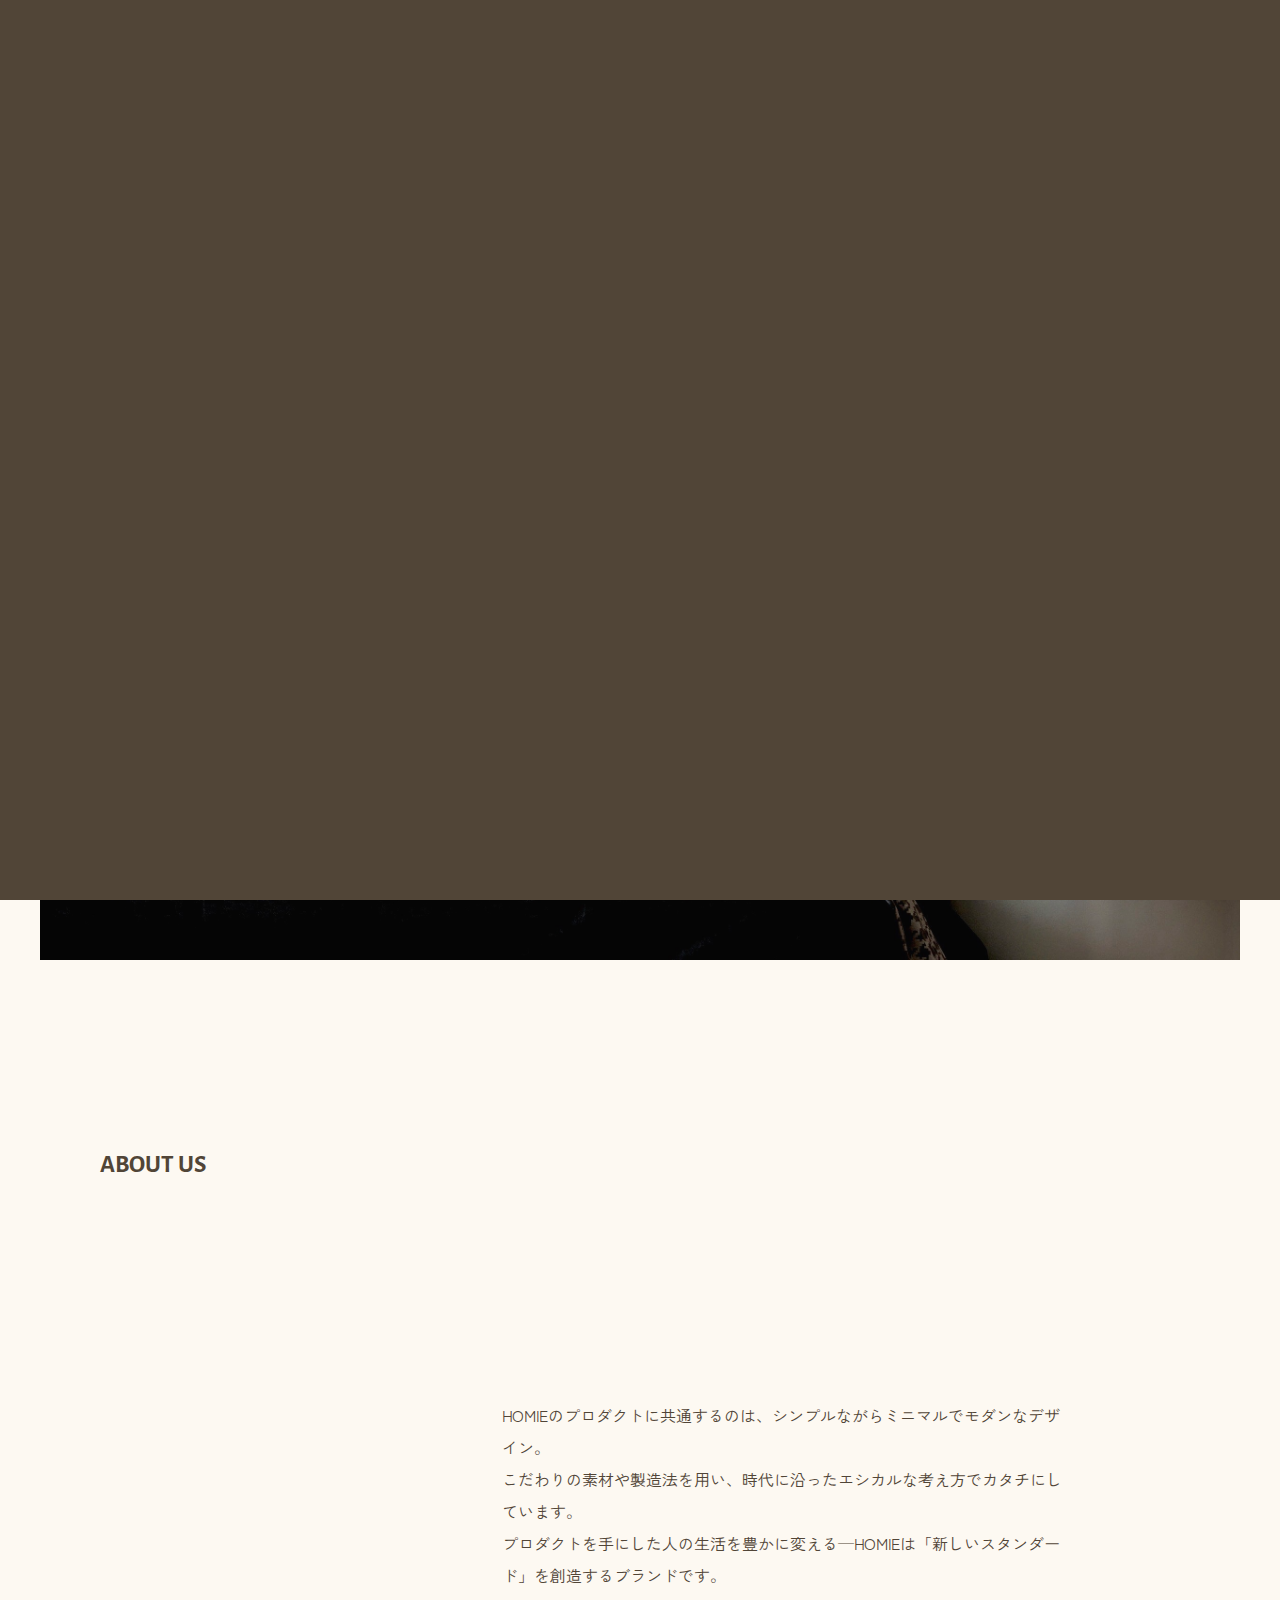
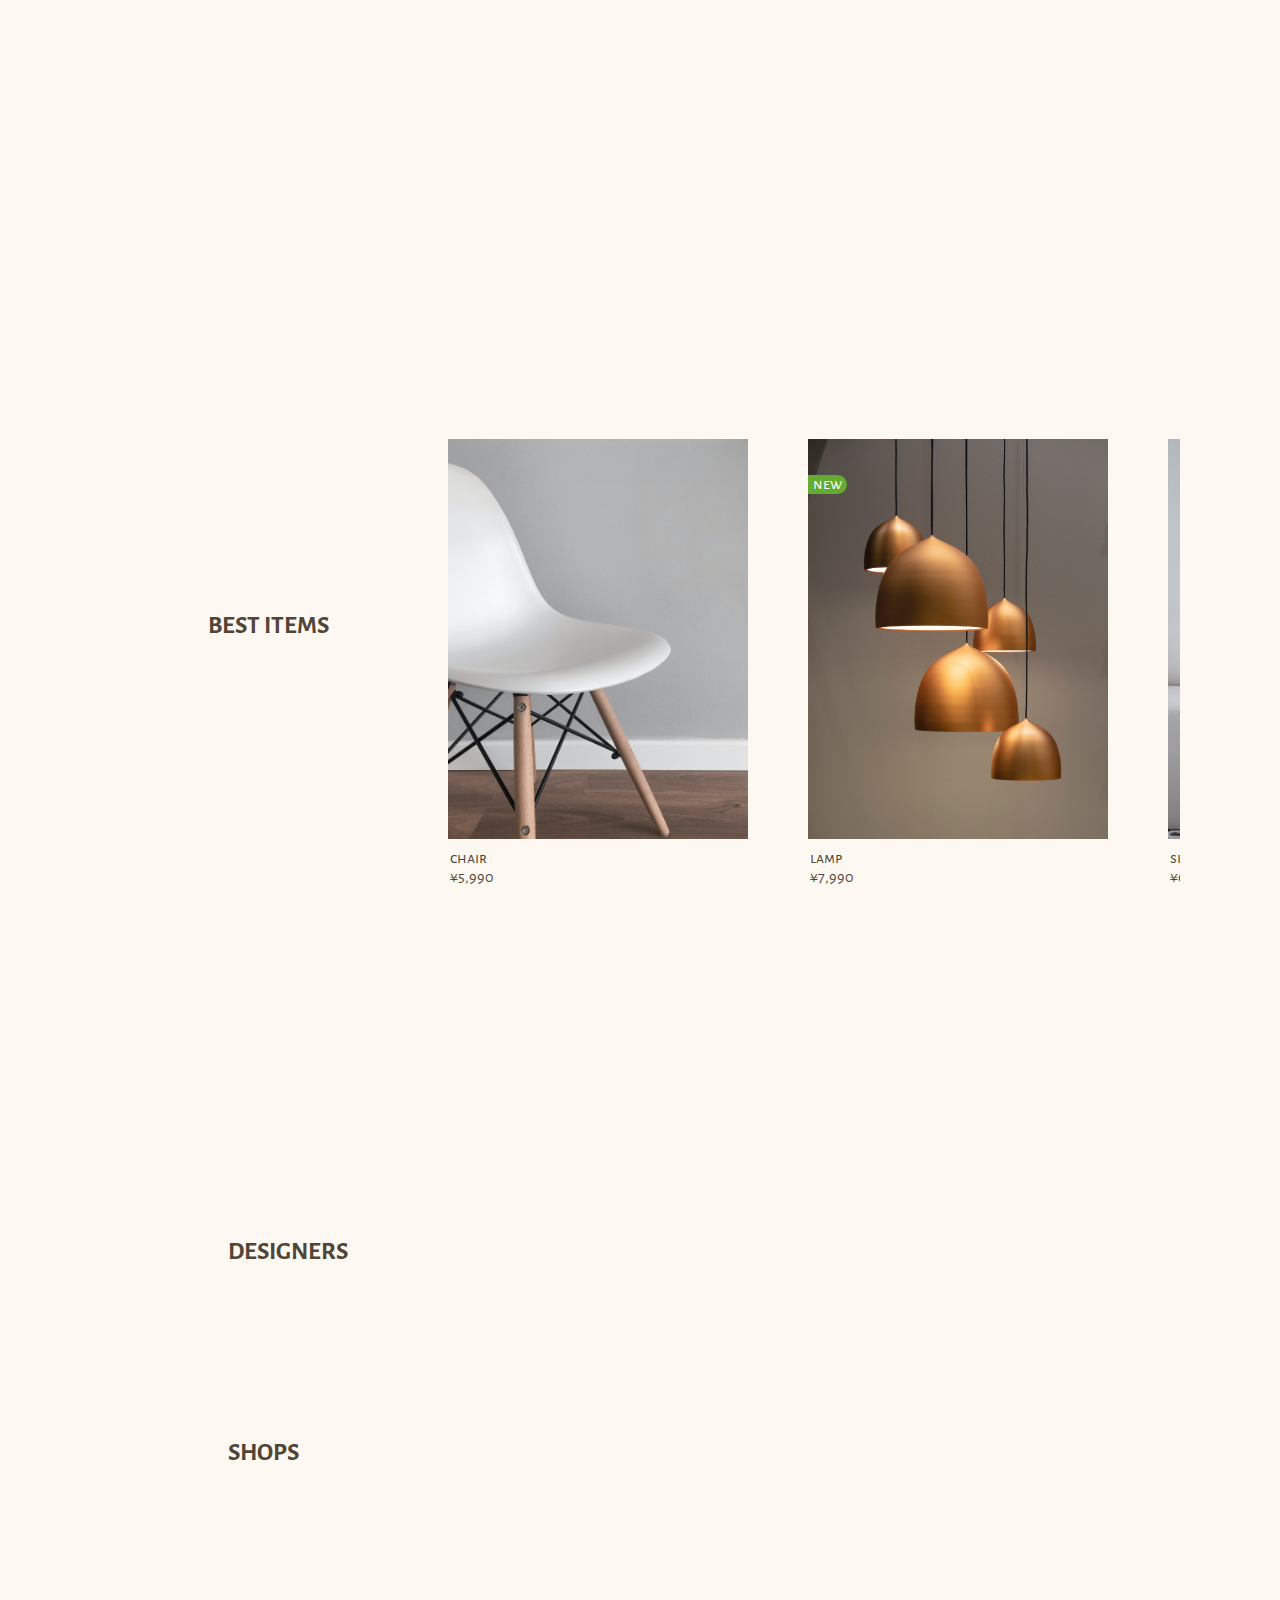
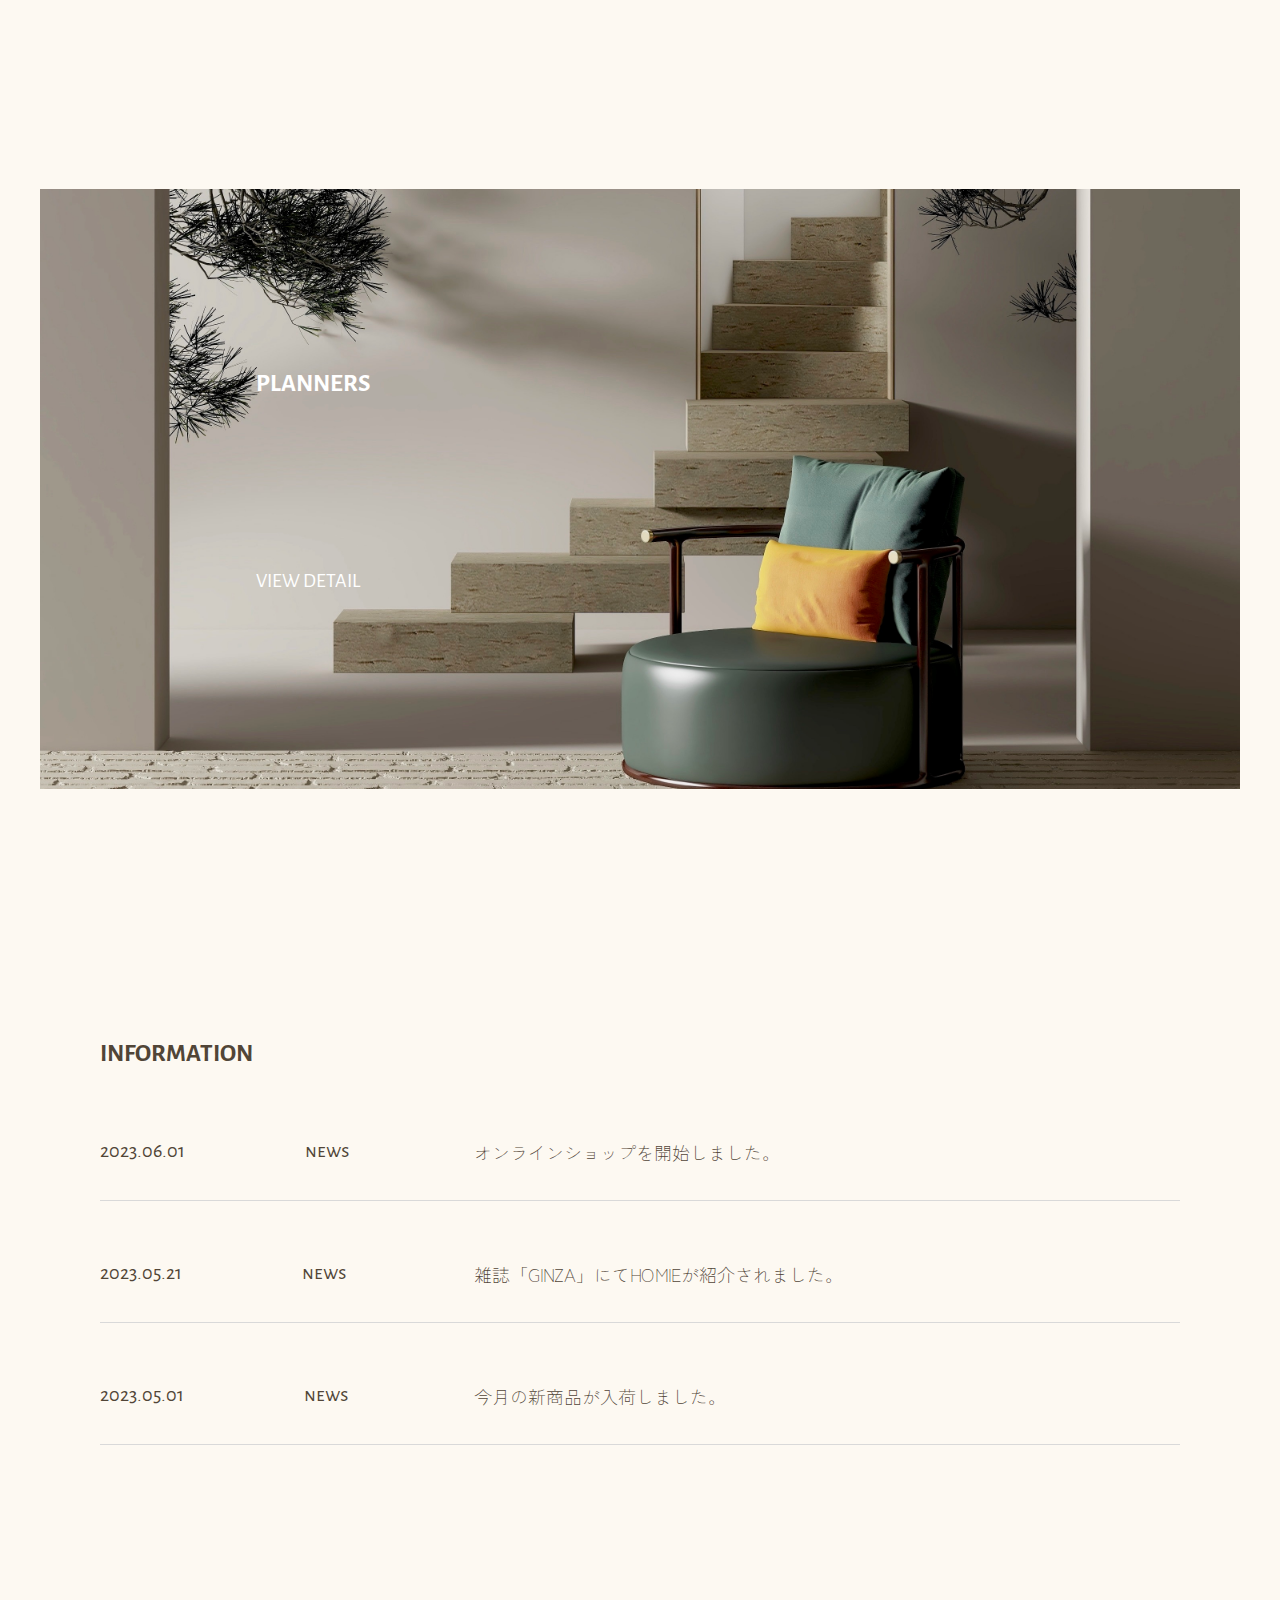
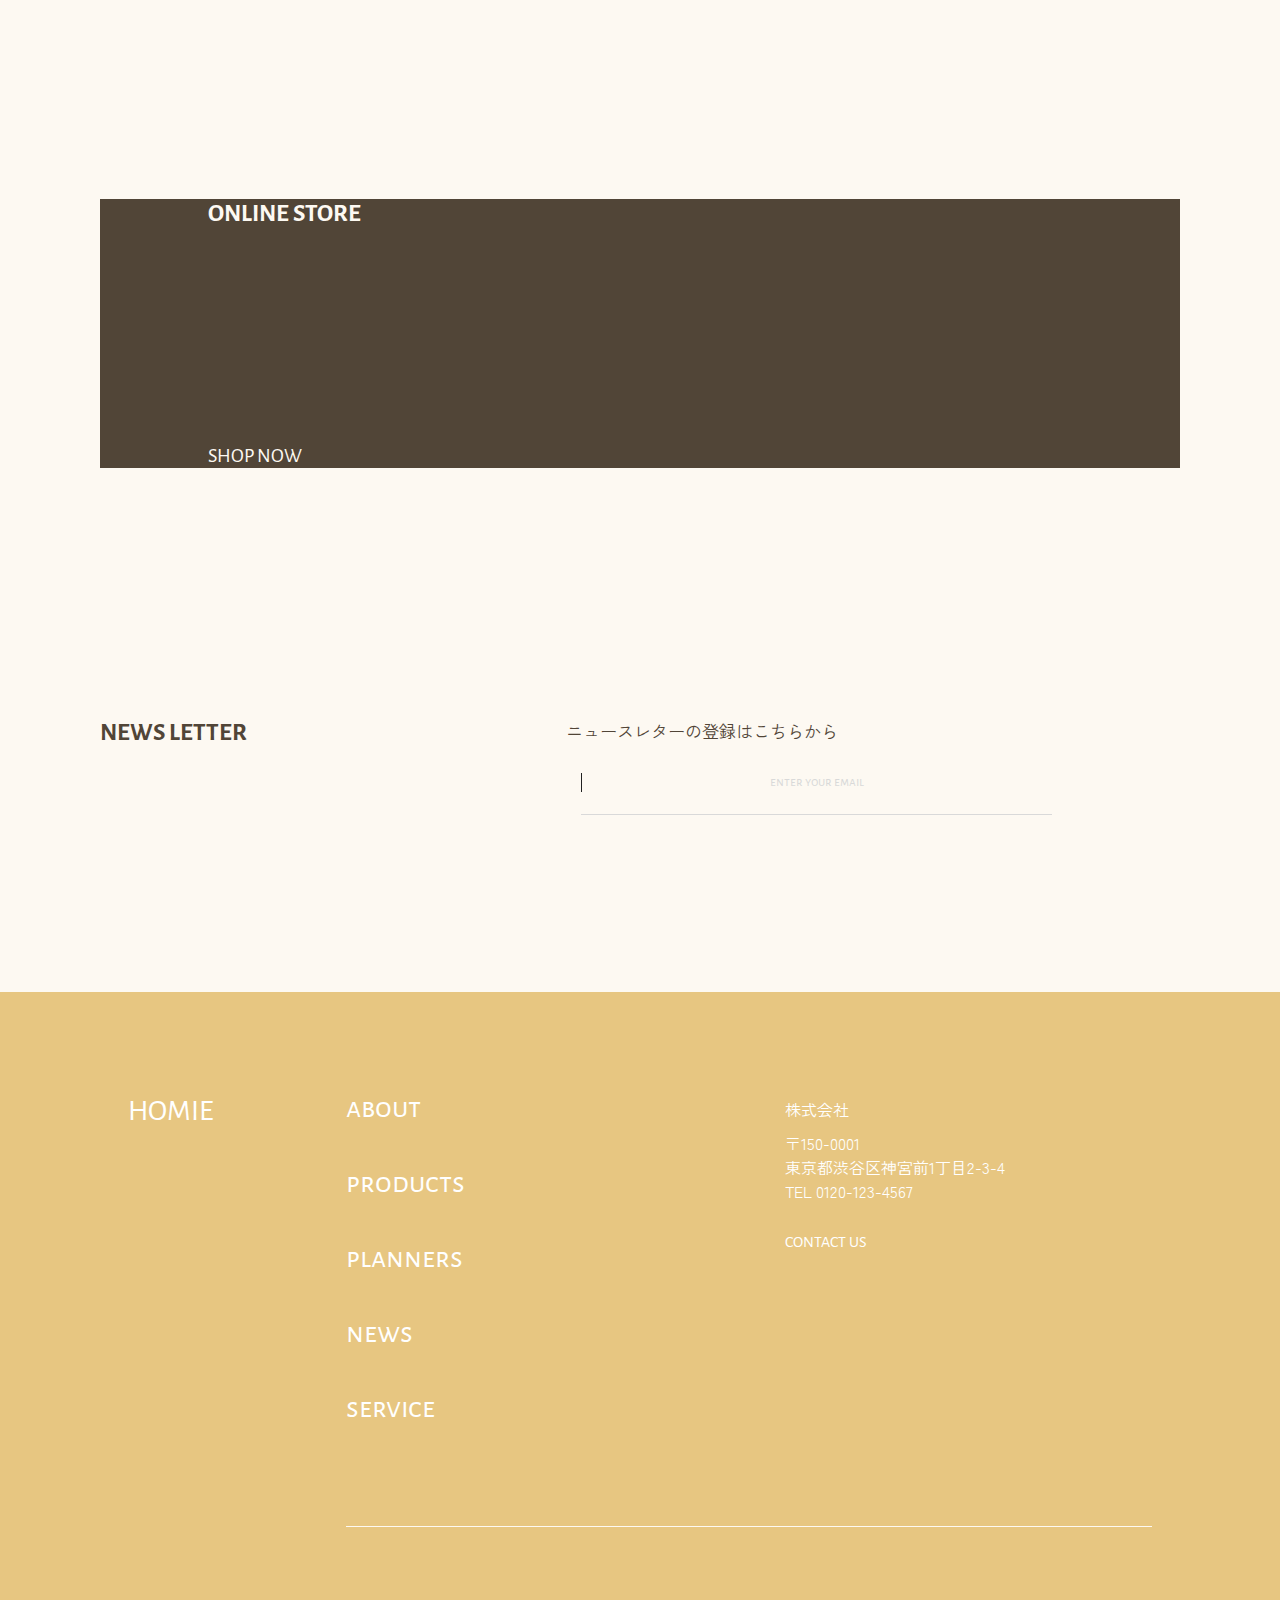
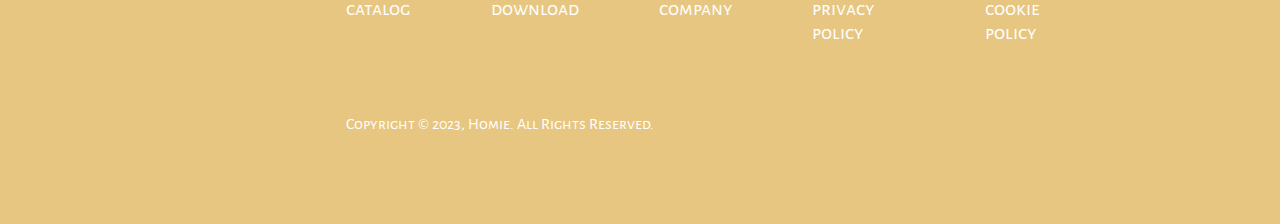
==== commit 9b6d049a: "1123" ====
--- a/index.html
+++ b/index.html
@@ -1,7 +1,7 @@
 <html>
     <head>
         <title>HOMIE</title>
-        <meta name="viewport" content="width=device-width, initial-scale=1, minimum-scale=1, user-scalable=yes">
+        <meta name="viewport" charset="UTF-8" content="width=device-width, initial-scale=1, minimum-scale=1, user-scalable=yes">
         <link rel="stylesheet" href="style.css">
         <link rel="stylesheet" href="style_sp.css">
         <link rel="stylesheet" href="https://fonts.googleapis.com/css?family=Alegreya+Sans+SC:300">
@@ -95,10 +95,10 @@
                     homie
                 </h1>
                 <p class="top_title_text fade_in_up">
-                    HOMIE 
-                    <span>
-                        creates "new standard"<br>to enrich your everyday life.
+                    <span class="top_title_text_name">
+                        HOMIE 
                     </span>
+                    creates "new standard"<br>to enrich your everyday life.
                 </p>
             </div>
         </section>
@@ -284,7 +284,7 @@
 
         <!-- 7.NEWS -->
         <section class="wrapper news" id="news">
-            <h2>NEWS</h2>
+            <h2>INFORMATION</h2>
             <ul>
                 <li class="news_inner">
                     <div class="news_head">
@@ -296,7 +296,7 @@
                         </div>
                     </div>
                     <h4>
-                        HOMIEホームページをリニューアルしました。
+                        オンラインショップを開始しました。
                         <i class="fa-sharp fa-solid fa-arrow-up-right-from-square"></i>
                     </h4>
                 </li>
@@ -341,7 +341,7 @@
         </section>
 
         <!-- 8.DISCOUNT -->
-        <section class="wrapper discount">
+        <!-- <section class="wrapper discount">
             <div>
                 <img src="./img/plant.PNG" class="discount_img" loading="lazy" alt="discount_bg">
                 <img src="./img/chair_2.PNG" class="discount_img" loading="lazy" alt="discount_bg">
@@ -382,10 +382,10 @@
                     <div class="arrow_head">＞</div>
                 </div>
             </div>
-        </section>
+        </section> -->
 
         <!-- 9.OUR SERVICE -->
-        <section class="wrapper service" id="service">
+        <!-- <section class="wrapper service" id="service">
             <h2>
                 OUR SERVICE
             </h2>
@@ -439,7 +439,7 @@
                     </div>
                 </div>
             </div>
-        </section>
+        </section> -->
 
         <!-- 10.ONLINE STORE -->
         <section class="wrapper store" id="store">
--- a/style.css
+++ b/style.css
@@ -350,10 +350,10 @@
 .top_title_text {
   color: #fdf9f2;
   font-size: 3rem;
-}
-.top_title_text span {
-  font-size: 0.9em;
   font-family: "メイリオ", "ヒラギノ角ゴ Pro W3", "ＭＳ Ｐゴシック", sans-serif;
+}
+.top_title_text_name {
+  font-weight: 500;
 }
 
 /**
@@ -402,6 +402,9 @@
   font-size: 2rem;
   position: relative;
   margin-top: 2em;
+}
+.best_items_btn {
+  cursor: pointer;
 }
 .best_items_btn .arrow {
   right: 4em;
--- a/style_sp.css
+++ b/style_sp.css
@@ -36,6 +36,8 @@
   .header .logo {
     top: 0.5em;
     margin-left: 0;
+    font-size: 3rem;
+    width: 5rem;
   }
   .hamburger_btn {
     top: 0.5em;
@@ -77,7 +79,7 @@
     font-size: 7em;
   }
   .top_title_text {
-    font-size: 2rem;
+    font-size: 1.7rem;
   }
   .top_img_sp {
     display: block;
@@ -160,9 +162,10 @@
   }
   .planners_head {
     color: #514537;
-    z-index: 99;
+    z-index: 1;
     top: 25%;
-    left: 10%;
+    left: 0;
+    padding: 1rem;
   }
   .planners_head .btn {
     margin-top: 9rem;
@@ -172,8 +175,8 @@
   }
   .planners_bg::after {
     content: "";
-    width: 90%;
-    height: 90%;
+    width: 100%;
+    height: 100%;
     background: rgba(255, 255, 255, 0.4);
     position: absolute;
     top: 50%;
@@ -183,9 +186,6 @@
   .planners_img {
     height: 400px;
   }
-  .planners .arrow {
-    right: 1rem;
-  }
   .planners .arrow .arrow_bar {
     width: 5rem;
   }
